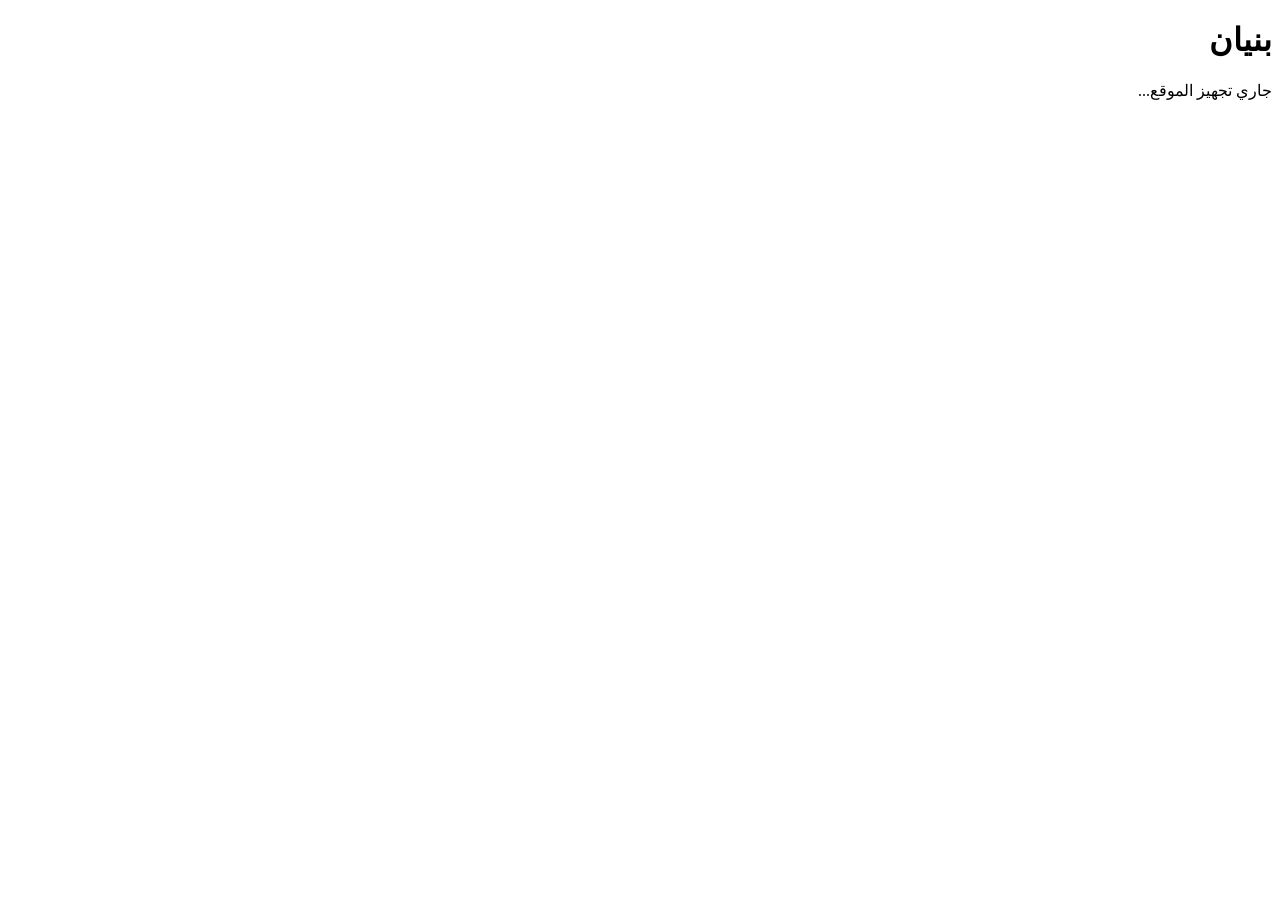
==== index.html @ 2f1a6036 "Initialize Bunyan website" ====
<!DOCTYPE html>
<html lang="ar" dir="rtl">
<head>
  <meta charset="UTF-8">
  <meta name="viewport" content="width=device-width, initial-scale=1.0">
  <title>بنيان — تاريخ مصر... كما يجب أن يُروى</title>
</head>
<body>
  <h1>بنيان</h1>
  <p>جاري تجهيز الموقع...</p>
</body>
</html>
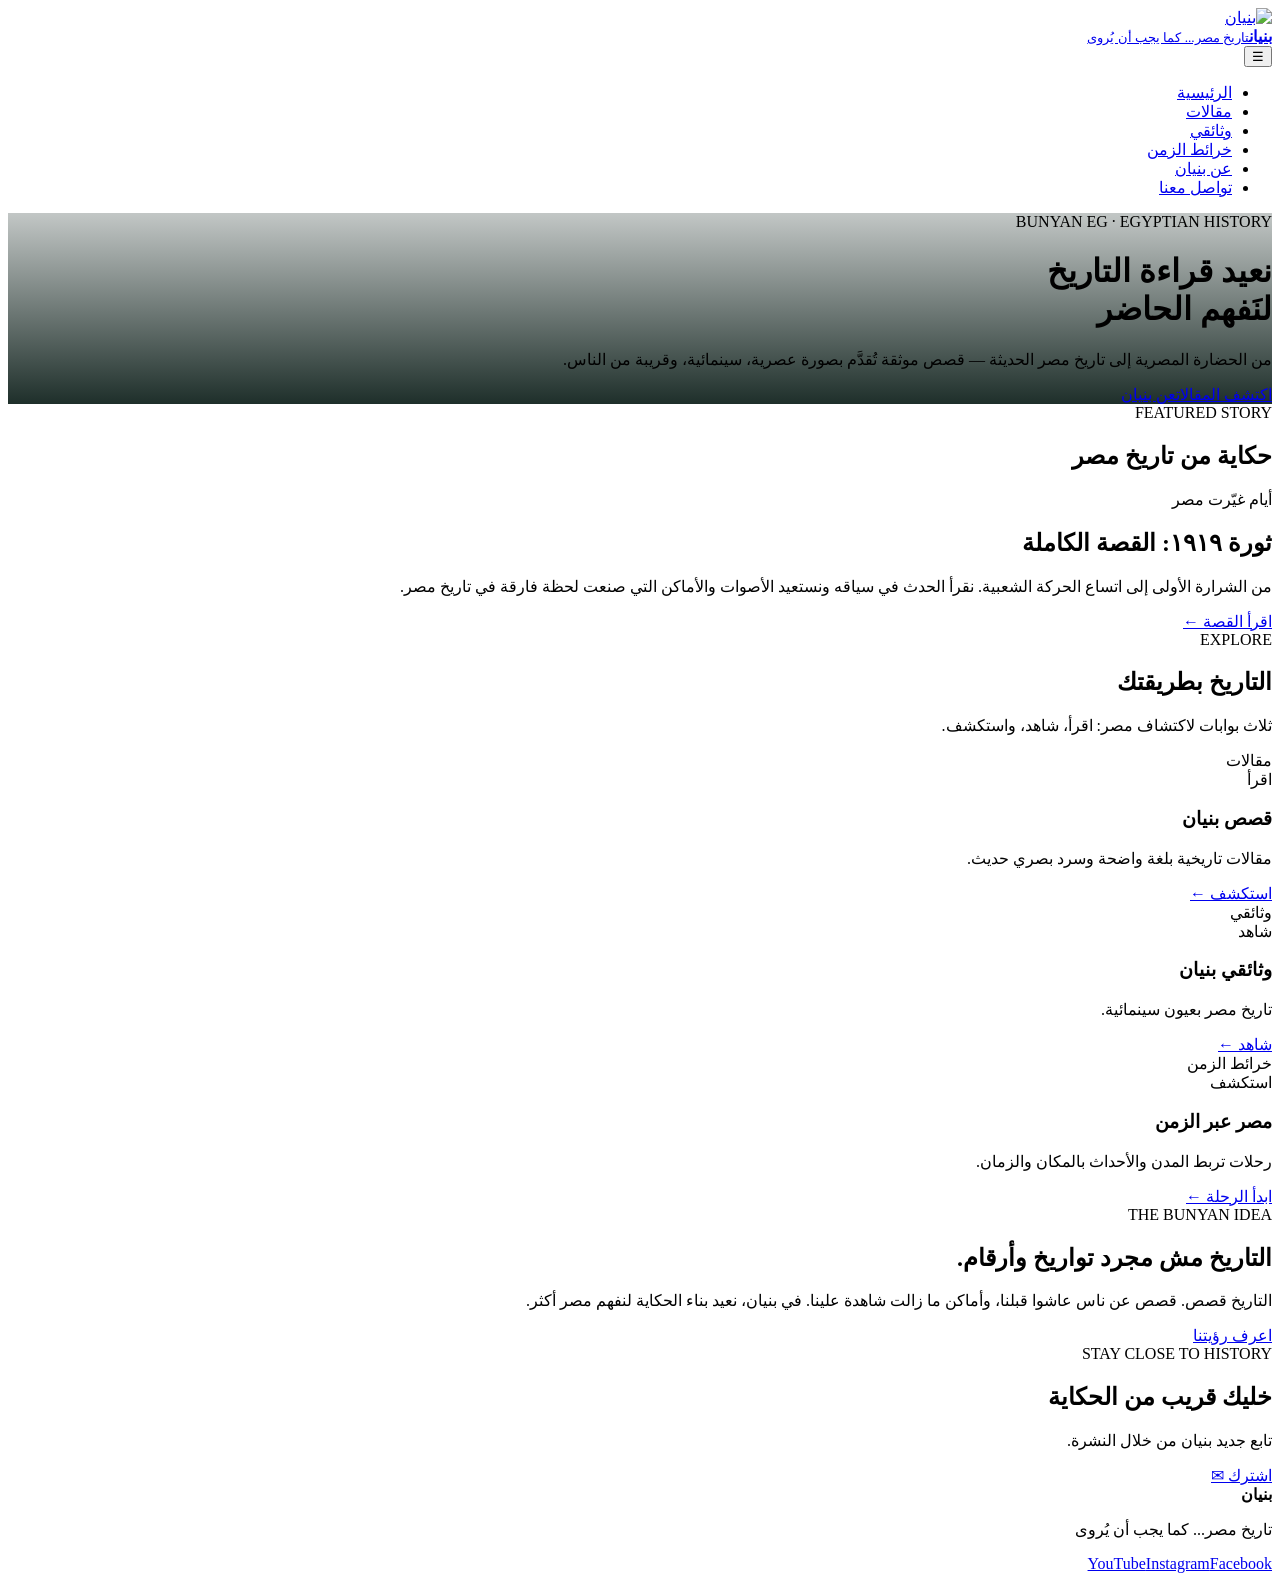
==== commit 506c5601: "Launch Bunyan EG homepage" ====
--- a/index.html
+++ b/index.html
@@ -1,12 +1 @@
-<!DOCTYPE html>
-<html lang="ar" dir="rtl">
-<head>
-  <meta charset="UTF-8">
-  <meta name="viewport" content="width=device-width, initial-scale=1.0">
-  <title>بنيان — تاريخ مصر... كما يجب أن يُروى</title>
-</head>
-<body>
-  <h1>بنيان</h1>
-  <p>جاري تجهيز الموقع...</p>
-</body>
-</html>+<!doctype html><html lang="ar" dir="rtl"><head><meta charset="utf-8"><meta name="viewport" content="width=device-width,initial-scale=1"><meta name="description" content="بنيان — تاريخ مصر كما يجب أن يُروى"><meta name="theme-color" content="#1A3A2F"><title>بنيان EG — تاريخ مصر كما يجب أن يُروى</title><link rel="icon" href="images/logo.svg"><link rel="preconnect" href="https://fonts.googleapis.com"><link rel="preconnect" href="https://fonts.gstatic.com" crossorigin><link href="https://fonts.googleapis.com/css2?family=Amiri:wght@400;700&family=Cairo:wght@400;600;700&display=swap" rel="stylesheet"><link rel="stylesheet" href="style.css"></head><body><nav class="navbar"><div class="nav-container"><a class="nav-logo" href="index.html"><img src="images/logo.svg" alt="بنيان"><div><b>بنيان</b><small>تاريخ مصر... كما يجب أن يُروى</small></div></a><button class="nav-toggle" aria-label="القائمة">☰</button><ul class="nav-links"><li><a class="active" href="index.html">الرئيسية</a></li><li><a href="articles.html">مقالات</a></li><li><a href="documentary.html">وثائقي</a></li><li><a href="maps.html">خرائط الزمن</a></li><li><a href="about.html">عن بنيان</a></li><li><a href="contact.html">تواصل معنا</a></li></ul></div></nav><header class="hero" style="background-image:linear-gradient(180deg,rgba(13,31,26,.25),rgba(13,31,26,.93)),url('images/balloons.jpg')"><div class="hero-content"><span class="eyebrow">BUNYAN EG · EGYPTIAN HISTORY</span><h1>نعيد قراءة التاريخ<br>لنَفهم الحاضر</h1><p>من الحضارة المصرية إلى تاريخ مصر الحديثة — قصص موثقة تُقدَّم بصورة عصرية، سينمائية، وقريبة من الناس.</p><div class="actions"><a class="btn" href="articles.html">اكتشف المقالات</a><a class="btn ghost" href="about.html">عن بنيان</a></div></div></header><main><section class="section"><div class="container"><div class="section-head"><span class="eyebrow">FEATURED STORY</span><h2>حكاية من تاريخ مصر</h2></div><div class="featured"><div class="featured-img" style="background-image:url('images/alexandria.jpg')"></div><div class="featured-copy"><span class="tag">أيام غيّرت مصر</span><h2>ثورة ١٩١٩: القصة الكاملة</h2><p>من الشرارة الأولى إلى اتساع الحركة الشعبية. نقرأ الحدث في سياقه ونستعيد الأصوات والأماكن التي صنعت لحظة فارقة في تاريخ مصر.</p><a class="text-link" href="article-1919.html">اقرأ القصة ←</a></div></div></div></section><section class="section ivory"><div class="container"><div class="section-head"><span class="eyebrow">EXPLORE</span><h2>التاريخ بطريقتك</h2><p>ثلاث بوابات لاكتشاف مصر: اقرأ، شاهد، واستكشف.</p></div><div class="grid3"><article class="card"><div class="card-img" style="background-image:url('images/balloons.jpg')"><span>مقالات</span></div><div class="card-body"><span class="tag">اقرأ</span><h3>قصص بنيان</h3><p>مقالات تاريخية بلغة واضحة وسرد بصري حديث.</p><a class="text-link" href="articles.html">استكشف ←</a></div></article><article class="card"><div class="card-img" style="background-image:url('images/alexandria.jpg')"><span>وثائقي</span></div><div class="card-body"><span class="tag">شاهد</span><h3>وثائقي بنيان</h3><p>تاريخ مصر بعيون سينمائية.</p><a class="text-link" href="documentary.html">شاهد ←</a></div></article><article class="card"><div class="card-img" style="background-image:url('images/balloons.jpg')"><span>خرائط الزمن</span></div><div class="card-body"><span class="tag">استكشف</span><h3>مصر عبر الزمن</h3><p>رحلات تربط المدن والأحداث بالمكان والزمان.</p><a class="text-link" href="maps.html">ابدأ الرحلة ←</a></div></article></div></div></section><section class="section"><div class="container"><div class="manifesto"><span class="eyebrow">THE BUNYAN IDEA</span><h2>التاريخ مش مجرد تواريخ وأرقام.</h2><p>التاريخ قصص. قصص عن ناس عاشوا قبلنا، وأماكن ما زالت شاهدة علينا. في بنيان، نعيد بناء الحكاية لنفهم مصر أكثر.</p><a class="btn" href="about.html">اعرف رؤيتنا</a></div></div></section><section class="section compact"><div class="container"><div class="newsletter"><div><span class="eyebrow">STAY CLOSE TO HISTORY</span><h2>خليك قريب من الحكاية</h2><p>تابع جديد بنيان من خلال النشرة.</p></div><a class="btn" target="_blank" rel="noopener" href="https://gohodhod.com/@bunyan">اشترك ✉</a></div></div></section></main><footer class="footer"><div class="container footer-row"><div><b>بنيان</b><p>تاريخ مصر... كما يجب أن يُروى</p></div><div class="social"><a href="https://www.youtube.com/@bunyan_eg" target="_blank">YouTube</a><a href="https://www.instagram.com/bunyan.eg/" target="_blank">Instagram</a><a href="https://www.facebook.com/bunyan.eg" target="_blank">Facebook</a></div></div></footer><script src="main.js"></script></body></html>
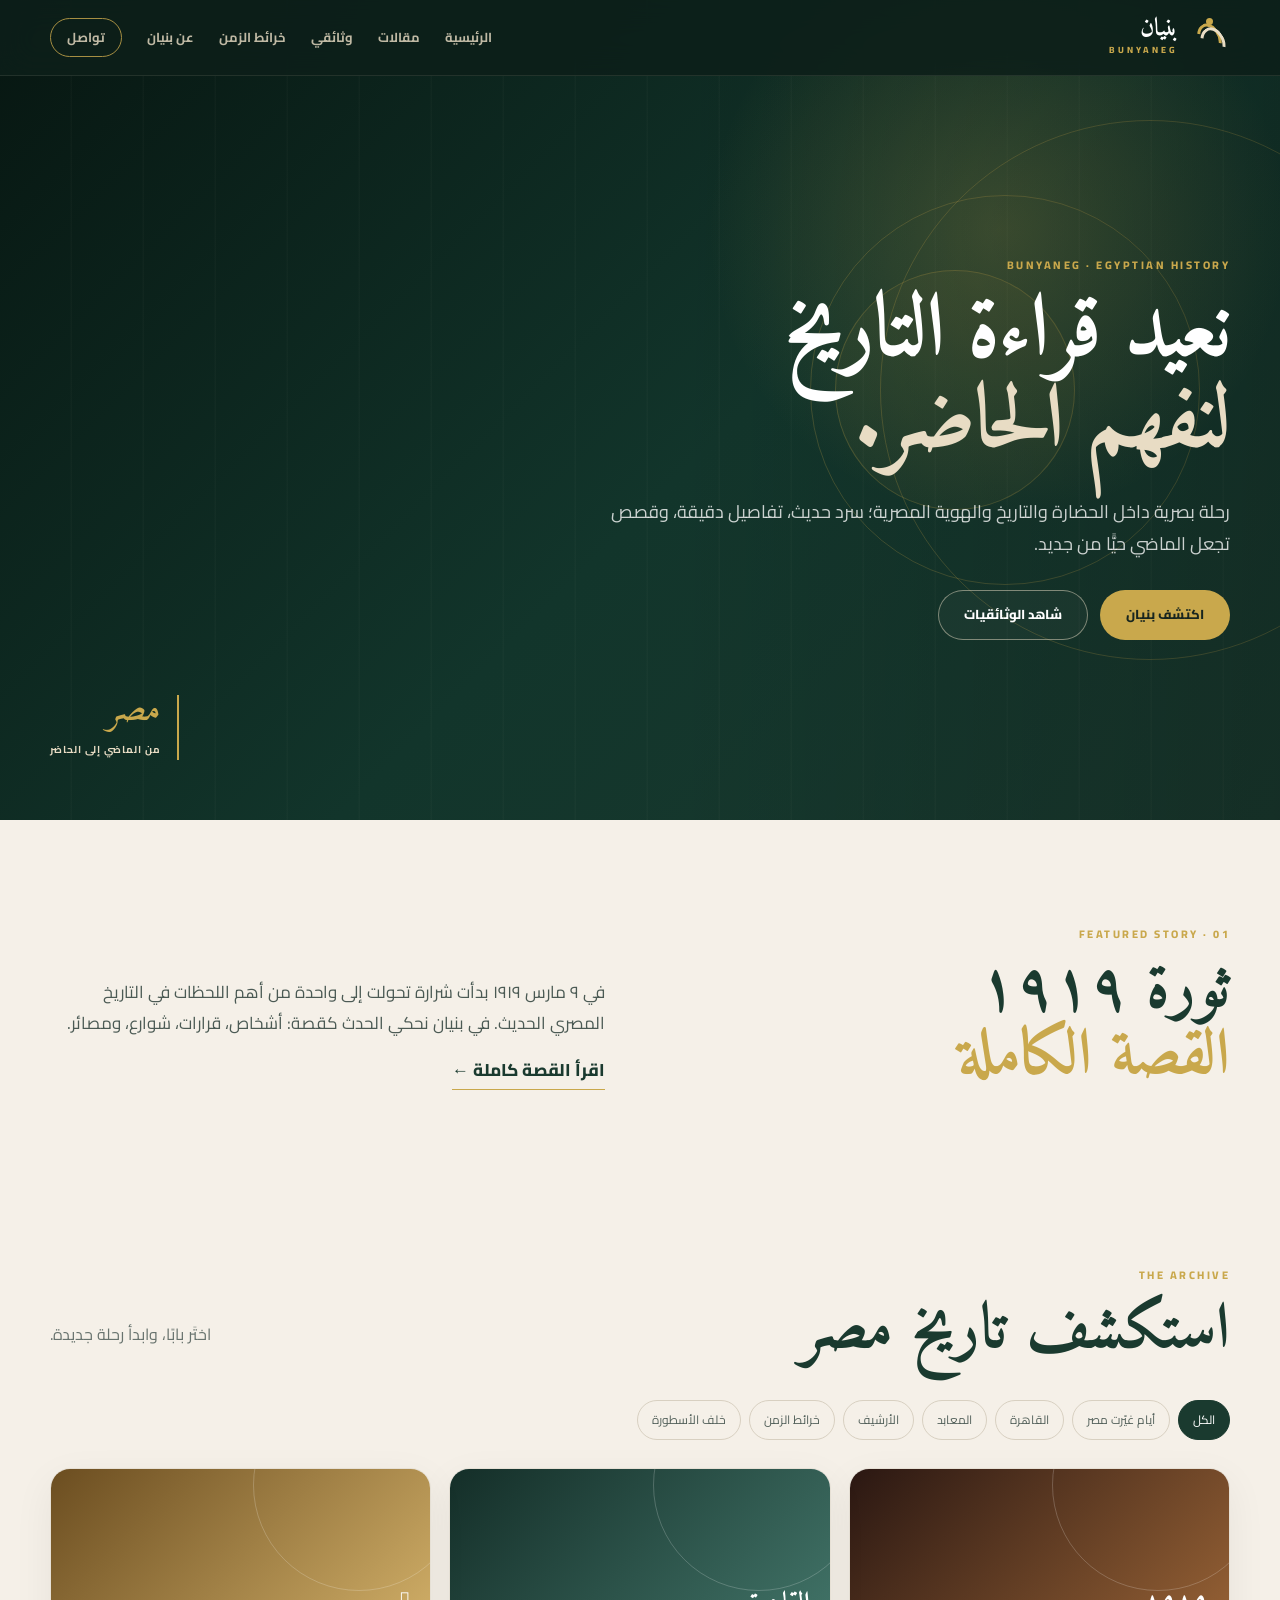
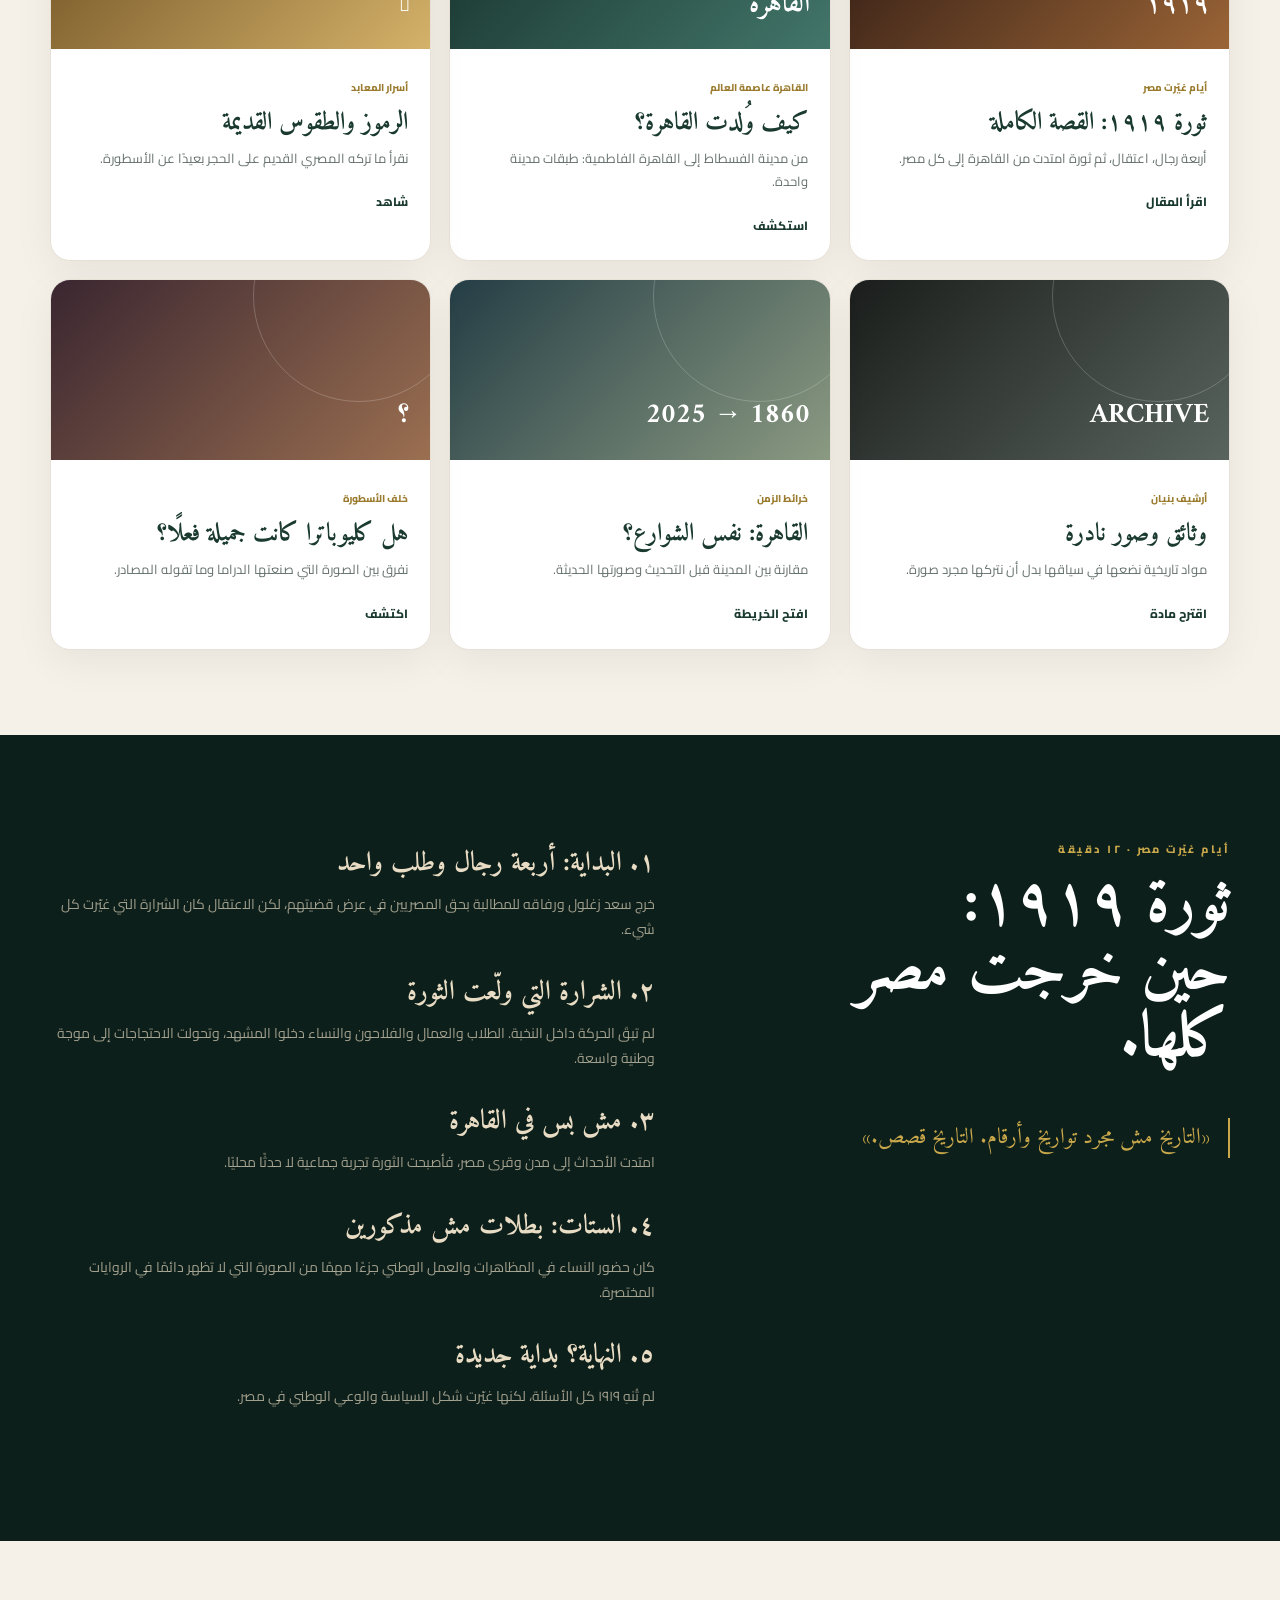
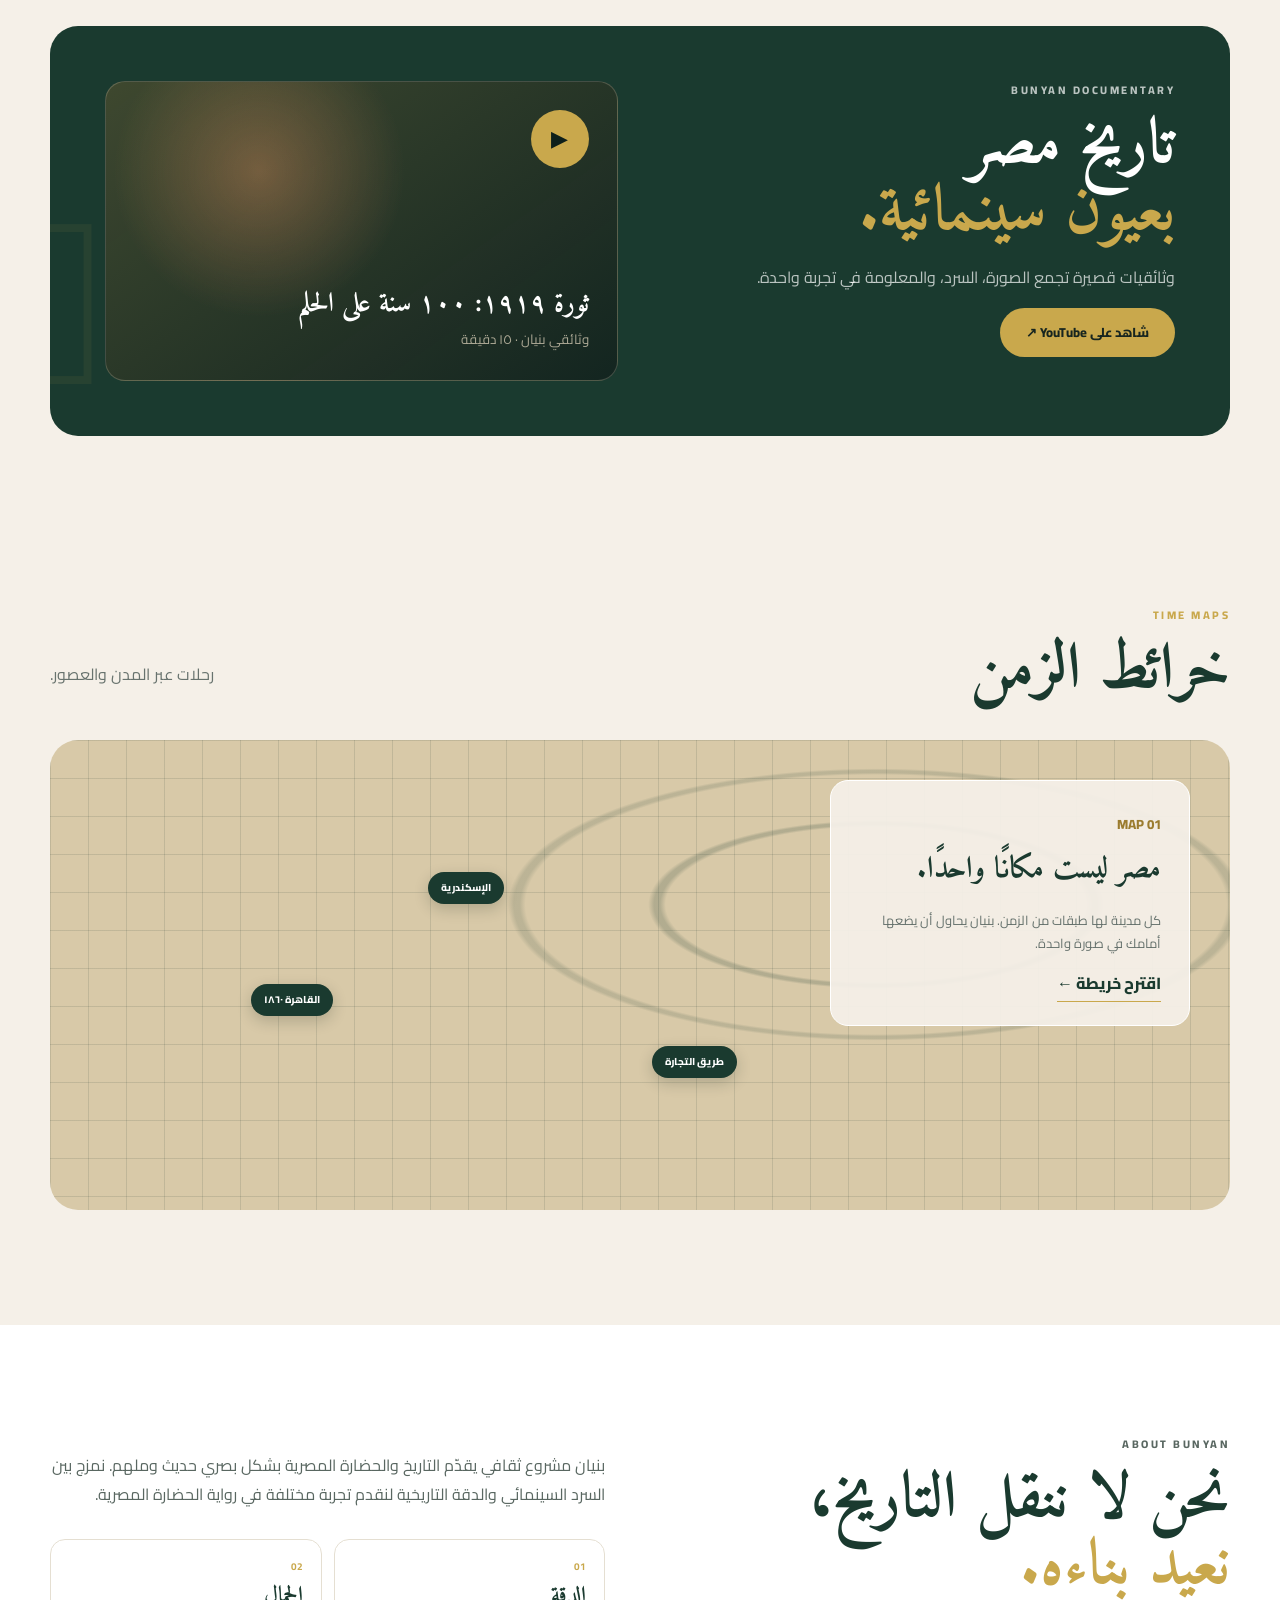
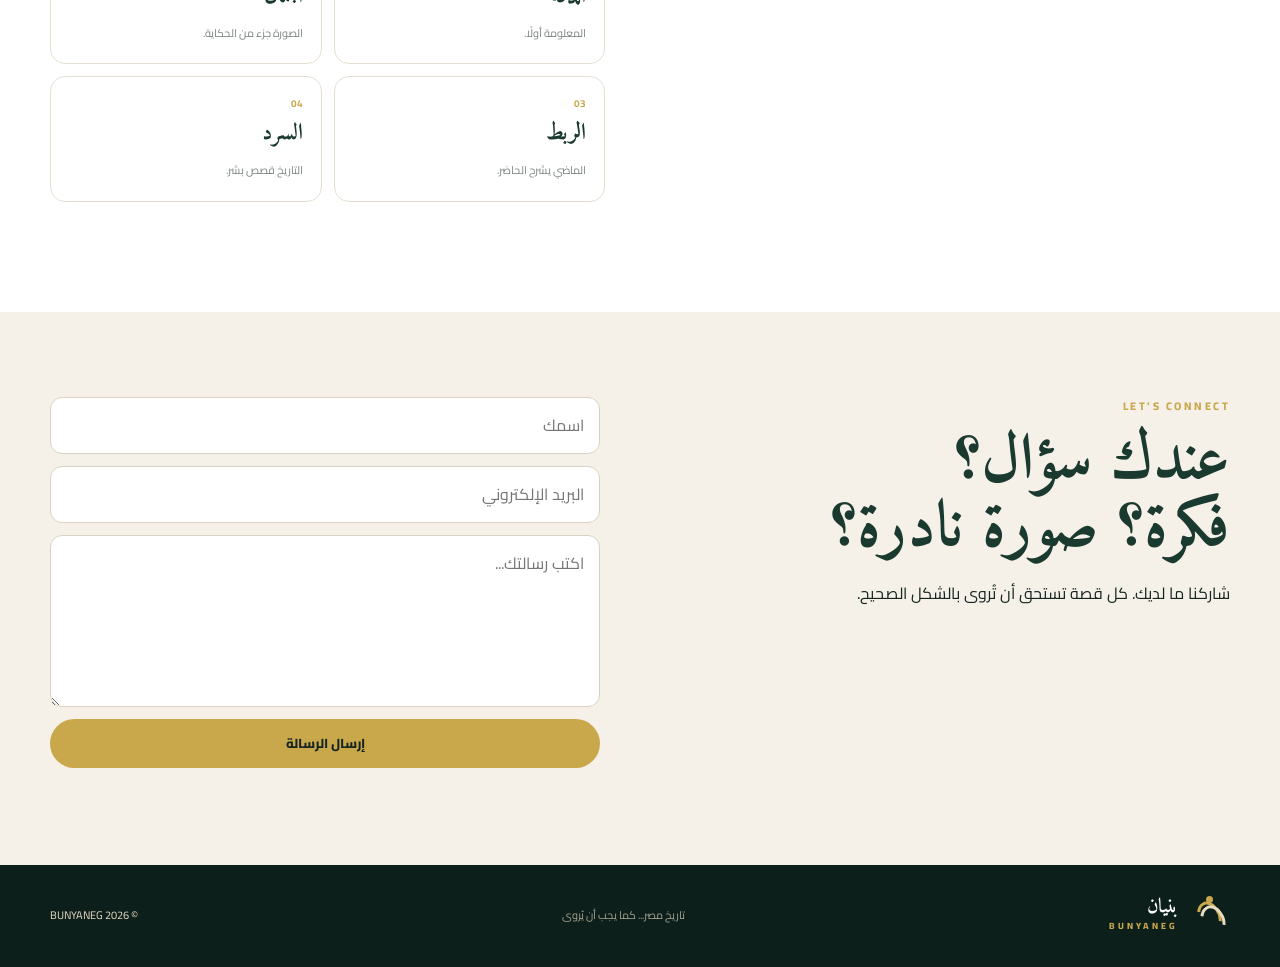
==== commit 770ce5ff: "Build Bunyaneg visual history website" ====
--- a/index.html
+++ b/index.html
@@ -1 +1,32 @@
-<!doctype html><html lang="ar" dir="rtl"><head><meta charset="utf-8"><meta name="viewport" content="width=device-width,initial-scale=1"><meta name="description" content="بنيان — تاريخ مصر كما يجب أن يُروى"><meta name="theme-color" content="#1A3A2F"><title>بنيان EG — تاريخ مصر كما يجب أن يُروى</title><link rel="icon" href="images/logo.svg"><link rel="preconnect" href="https://fonts.googleapis.com"><link rel="preconnect" href="https://fonts.gstatic.com" crossorigin><link href="https://fonts.googleapis.com/css2?family=Amiri:wght@400;700&family=Cairo:wght@400;600;700&display=swap" rel="stylesheet"><link rel="stylesheet" href="style.css"></head><body><nav class="navbar"><div class="nav-container"><a class="nav-logo" href="index.html"><img src="images/logo.svg" alt="بنيان"><div><b>بنيان</b><small>تاريخ مصر... كما يجب أن يُروى</small></div></a><button class="nav-toggle" aria-label="القائمة">☰</button><ul class="nav-links"><li><a class="active" href="index.html">الرئيسية</a></li><li><a href="articles.html">مقالات</a></li><li><a href="documentary.html">وثائقي</a></li><li><a href="maps.html">خرائط الزمن</a></li><li><a href="about.html">عن بنيان</a></li><li><a href="contact.html">تواصل معنا</a></li></ul></div></nav><header class="hero" style="background-image:linear-gradient(180deg,rgba(13,31,26,.25),rgba(13,31,26,.93)),url('images/balloons.jpg')"><div class="hero-content"><span class="eyebrow">BUNYAN EG · EGYPTIAN HISTORY</span><h1>نعيد قراءة التاريخ<br>لنَفهم الحاضر</h1><p>من الحضارة المصرية إلى تاريخ مصر الحديثة — قصص موثقة تُقدَّم بصورة عصرية، سينمائية، وقريبة من الناس.</p><div class="actions"><a class="btn" href="articles.html">اكتشف المقالات</a><a class="btn ghost" href="about.html">عن بنيان</a></div></div></header><main><section class="section"><div class="container"><div class="section-head"><span class="eyebrow">FEATURED STORY</span><h2>حكاية من تاريخ مصر</h2></div><div class="featured"><div class="featured-img" style="background-image:url('images/alexandria.jpg')"></div><div class="featured-copy"><span class="tag">أيام غيّرت مصر</span><h2>ثورة ١٩١٩: القصة الكاملة</h2><p>من الشرارة الأولى إلى اتساع الحركة الشعبية. نقرأ الحدث في سياقه ونستعيد الأصوات والأماكن التي صنعت لحظة فارقة في تاريخ مصر.</p><a class="text-link" href="article-1919.html">اقرأ القصة ←</a></div></div></div></section><section class="section ivory"><div class="container"><div class="section-head"><span class="eyebrow">EXPLORE</span><h2>التاريخ بطريقتك</h2><p>ثلاث بوابات لاكتشاف مصر: اقرأ، شاهد، واستكشف.</p></div><div class="grid3"><article class="card"><div class="card-img" style="background-image:url('images/balloons.jpg')"><span>مقالات</span></div><div class="card-body"><span class="tag">اقرأ</span><h3>قصص بنيان</h3><p>مقالات تاريخية بلغة واضحة وسرد بصري حديث.</p><a class="text-link" href="articles.html">استكشف ←</a></div></article><article class="card"><div class="card-img" style="background-image:url('images/alexandria.jpg')"><span>وثائقي</span></div><div class="card-body"><span class="tag">شاهد</span><h3>وثائقي بنيان</h3><p>تاريخ مصر بعيون سينمائية.</p><a class="text-link" href="documentary.html">شاهد ←</a></div></article><article class="card"><div class="card-img" style="background-image:url('images/balloons.jpg')"><span>خرائط الزمن</span></div><div class="card-body"><span class="tag">استكشف</span><h3>مصر عبر الزمن</h3><p>رحلات تربط المدن والأحداث بالمكان والزمان.</p><a class="text-link" href="maps.html">ابدأ الرحلة ←</a></div></article></div></div></section><section class="section"><div class="container"><div class="manifesto"><span class="eyebrow">THE BUNYAN IDEA</span><h2>التاريخ مش مجرد تواريخ وأرقام.</h2><p>التاريخ قصص. قصص عن ناس عاشوا قبلنا، وأماكن ما زالت شاهدة علينا. في بنيان، نعيد بناء الحكاية لنفهم مصر أكثر.</p><a class="btn" href="about.html">اعرف رؤيتنا</a></div></div></section><section class="section compact"><div class="container"><div class="newsletter"><div><span class="eyebrow">STAY CLOSE TO HISTORY</span><h2>خليك قريب من الحكاية</h2><p>تابع جديد بنيان من خلال النشرة.</p></div><a class="btn" target="_blank" rel="noopener" href="https://gohodhod.com/@bunyan">اشترك ✉</a></div></div></section></main><footer class="footer"><div class="container footer-row"><div><b>بنيان</b><p>تاريخ مصر... كما يجب أن يُروى</p></div><div class="social"><a href="https://www.youtube.com/@bunyan_eg" target="_blank">YouTube</a><a href="https://www.instagram.com/bunyan.eg/" target="_blank">Instagram</a><a href="https://www.facebook.com/bunyan.eg" target="_blank">Facebook</a></div></div></footer><script src="main.js"></script></body></html>
+<!doctype html>
+<html lang="ar" dir="rtl">
+<head>
+<meta charset="utf-8"><meta name="viewport" content="width=device-width,initial-scale=1">
+<meta name="theme-color" content="#0D1F1A"><meta name="description" content="BUNYANEG — تاريخ مصر كما يجب أن يُروى">
+<title>BUNYANEG — بنيان | تاريخ مصر كما يجب أن يُروى</title>
+<link rel="icon" href="data:image/svg+xml,%3Csvg xmlns='http://www.w3.org/2000/svg' viewBox='0 0 100 100'%3E%3Crect width='100' height='100' rx='20' fill='%231A3A2F'/%3E%3Cpath d='M18 78Q48 60 43 25' fill='none' stroke='%23C9A84C' stroke-width='7'/%3E%3Cpath d='M27 82Q58 62 51 29' fill='none' stroke='%23E8DCC4' stroke-width='4'/%3E%3Ccircle cx='43' cy='20' r='7' fill='%23C9A84C'/%3E%3C/svg%3E">
+<link rel="preconnect" href="https://fonts.googleapis.com"><link rel="preconnect" href="https://fonts.gstatic.com" crossorigin><link href="https://fonts.googleapis.com/css2?family=Amiri:wght@400;700&family=Cairo:wght@400;600;700;800&display=swap" rel="stylesheet">
+<link rel="stylesheet" href="css/style.css">
+</head>
+<body>
+<header class="nav"><a class="brand" href="#home"><span class="mark"><i></i><b></b><em></em></span><span><strong>بنيان</strong><small>BUNYANEG</small></span></a><button class="menu" aria-label="فتح القائمة">☰</button><nav><a href="#home">الرئيسية</a><a href="#articles">مقالات</a><a href="#documentary">وثائقي</a><a href="#maps">خرائط الزمن</a><a href="#about">عن بنيان</a><a class="nav-cta" href="#contact">تواصل</a></nav></header>
+<main id="home">
+<section class="hero"><div class="hero-bg"><span></span><span></span><span></span></div><div class="hero-copy"><p class="eyebrow">BUNYANEG · EGYPTIAN HISTORY</p><h1>نعيد قراءة التاريخ<br><mark>لنفهم الحاضر.</mark></h1><p class="lead">رحلة بصرية داخل الحضارة والتاريخ والهوية المصرية؛ سرد حديث، تفاصيل دقيقة، وقصص تجعل الماضي حيًّا من جديد.</p><div class="actions"><a class="btn gold" href="#articles">اكتشف بنيان</a><a class="btn ghost" href="#documentary">شاهد الوثائقيات</a></div></div><div class="hero-stamp">مصر<br><small>من الماضي إلى الحاضر</small></div></section>
+<section class="intro wrap"><div><p class="eyebrow">FEATURED STORY · 01</p><h2>ثورة ١٩١٩<br><span>القصة الكاملة</span></h2></div><div><p>في ٩ مارس ١٩١٩ بدأت شرارة تحولت إلى واحدة من أهم اللحظات في التاريخ المصري الحديث. في بنيان نحكي الحدث كقصة: أشخاص، قرارات، شوارع، ومصائر.</p><a class="text-link" href="#article">اقرأ القصة كاملة ←</a></div></section>
+<section id="articles" class="section wrap"><div class="section-head"><div><p class="eyebrow">THE ARCHIVE</p><h2>استكشف تاريخ مصر</h2></div><p>اختَر بابًا، وابدأ رحلة جديدة.</p></div><div class="filters"><button class="active" data-filter="all">الكل</button><button data-filter="days">أيام غيّرت مصر</button><button data-filter="cairo">القاهرة</button><button data-filter="temples">المعابد</button><button data-filter="archive">الأرشيف</button><button data-filter="maps">خرائط الزمن</button><button data-filter="myths">خلف الأسطورة</button></div><div class="grid cards">
+<article class="card" data-cat="days"><div class="visual v1"><b>١٩١٩</b></div><div><span>أيام غيّرت مصر</span><h3>ثورة ١٩١٩: القصة الكاملة</h3><p>أربعة رجال، اعتقال، ثم ثورة امتدت من القاهرة إلى كل مصر.</p><a href="#article">اقرأ المقال</a></div></article>
+<article class="card" data-cat="cairo"><div class="visual v2"><b>القاهرة</b></div><div><span>القاهرة عاصمة العالم</span><h3>كيف وُلدت القاهرة؟</h3><p>من مدينة الفسطاط إلى القاهرة الفاطمية: طبقات مدينة واحدة.</p><a href="#maps">استكشف</a></div></article>
+<article class="card" data-cat="temples"><div class="visual v3"><b>𓂀</b></div><div><span>أسرار المعابد</span><h3>الرموز والطقوس القديمة</h3><p>نقرأ ما تركه المصري القديم على الحجر بعيدًا عن الأسطورة.</p><a href="#documentary">شاهد</a></div></article>
+<article class="card" data-cat="archive"><div class="visual v4"><b>ARCHIVE</b></div><div><span>أرشيف بنيان</span><h3>وثائق وصور نادرة</h3><p>مواد تاريخية نضعها في سياقها بدل أن نتركها مجرد صورة.</p><a href="#contact">اقترح مادة</a></div></article>
+<article class="card" data-cat="maps"><div class="visual v5"><b>1860 → 2025</b></div><div><span>خرائط الزمن</span><h3>القاهرة: نفس الشوارع؟</h3><p>مقارنة بين المدينة قبل التحديث وصورتها الحديثة.</p><a href="#maps">افتح الخريطة</a></div></article>
+<article class="card" data-cat="myths"><div class="visual v6"><b>؟</b></div><div><span>خلف الأسطورة</span><h3>هل كليوباترا كانت جميلة فعلًا؟</h3><p>نفرق بين الصورة التي صنعتها الدراما وما تقوله المصادر.</p><a href="#article">اكتشف</a></div></article>
+</div></section>
+<section id="article" class="story"><div class="wrap story-grid"><div><p class="eyebrow">أيام غيّرت مصر · ١٢ دقيقة</p><h2>ثورة ١٩١٩:<br>حين خرجت مصر كلها.</h2><p class="quote">«التاريخ مش مجرد تواريخ وأرقام. التاريخ قصص.»</p></div><div class="story-text"><h3>١. البداية: أربعة رجال وطلب واحد</h3><p>خرج سعد زغلول ورفاقه للمطالبة بحق المصريين في عرض قضيتهم، لكن الاعتقال كان الشرارة التي غيّرت كل شيء.</p><h3>٢. الشرارة التي ولّعت الثورة</h3><p>لم تبقَ الحركة داخل النخبة. الطلاب والعمال والفلاحون والنساء دخلوا المشهد، وتحولت الاحتجاجات إلى موجة وطنية واسعة.</p><h3>٣. مش بس في القاهرة</h3><p>امتدت الأحداث إلى مدن وقرى مصر، فأصبحت الثورة تجربة جماعية لا حدثًا محليًا.</p><h3>٤. الستات: بطلات مش مذكورين</h3><p>كان حضور النساء في المظاهرات والعمل الوطني جزءًا مهمًا من الصورة التي لا تظهر دائمًا في الروايات المختصرة.</p><h3>٥. النهاية؟ بداية جديدة</h3><p>لم تُنهِ ١٩١٩ كل الأسئلة، لكنها غيّرت شكل السياسة والوعي الوطني في مصر.</p></div></div></section>
+<section id="documentary" class="section wrap"><div class="cinema"><div><p class="eyebrow">BUNYAN DOCUMENTARY</p><h2>تاريخ مصر<br><span>بعيون سينمائية.</span></h2><p>وثائقيات قصيرة تجمع الصورة، السرد، والمعلومة في تجربة واحدة.</p><a class="btn gold" href="https://www.youtube.com/@bunyan_eg" target="_blank" rel="noopener">شاهد على YouTube ↗</a></div><div class="reel"><span>▶</span><strong>ثورة ١٩١٩: ١٠٠ سنة على الحلم</strong><small>وثائقي بنيان · ١٥ دقيقة</small></div></div></section>
+<section id="maps" class="section maps wrap"><div class="section-head"><div><p class="eyebrow">TIME MAPS</p><h2>خرائط الزمن</h2></div><p>رحلات عبر المدن والعصور.</p></div><div class="map-board"><div class="map-lines"></div><div class="pin p1">القاهرة ١٨٦٠</div><div class="pin p2">الإسكندرية</div><div class="pin p3">طريق التجارة</div><div class="map-copy"><small>MAP 01</small><h3>مصر ليست مكانًا واحدًا.</h3><p>كل مدينة لها طبقات من الزمن. بنيان يحاول أن يضعها أمامك في صورة واحدة.</p><a class="text-link" href="#contact">اقترح خريطة ←</a></div></div></section>
+<section id="about" class="about"><div class="wrap about-grid"><div><p class="eyebrow">ABOUT BUNYAN</p><h2>نحن لا ننقل التاريخ،<br><span>نعيد بناءه.</span></h2></div><div><p>بنيان مشروع ثقافي يقدّم التاريخ والحضارة المصرية بشكل بصري حديث وملهم. نمزج بين السرد السينمائي والدقة التاريخية لنقدم تجربة مختلفة في رواية الحضارة المصرية.</p><div class="values"><div><b>01</b><strong>الدقة</strong><span>المعلومة أولًا.</span></div><div><b>02</b><strong>الجمال</strong><span>الصورة جزء من الحكاية.</span></div><div><b>03</b><strong>الربط</strong><span>الماضي يشرح الحاضر.</span></div><div><b>04</b><strong>السرد</strong><span>التاريخ قصص بشر.</span></div></div></div></div></section>
+<section id="contact" class="section wrap contact"><div><p class="eyebrow">LET'S CONNECT</p><h2>عندك سؤال؟<br>فكرة؟ صورة نادرة؟</h2><p>شاركنا ما لديك. كل قصة تستحق أن تُروى بالشكل الصحيح.</p></div><form onsubmit="return sendMail(event)"><input id="name" required placeholder="اسمك"><input id="email" type="email" required placeholder="البريد الإلكتروني"><textarea id="message" required rows="5" placeholder="اكتب رسالتك..."></textarea><button class="btn gold" type="submit">إرسال الرسالة</button><small id="formNote"></small></form></section>
+</main>
+<footer><div class="wrap foot"><div class="brand"><span class="mark"><i></i><b></b><em></em></span><span><strong>بنيان</strong><small>BUNYANEG</small></span></div><p>تاريخ مصر... كما يجب أن يُروى</p><span>© 2026 BUNYANEG</span></div></footer>
+<script src="js/main.js"></script>
+</body></html>
--- a/css/style.css
+++ b/css/style.css
@@ -0,0 +1 @@
+:root{--g:#1A3A2F;--dg:#0D1F1A;--gold:#C9A84C;--cream:#E8DCC4;--paper:#F5F0E8;--white:#fff;--ink:#14241f;--line:rgba(201,168,76,.28);--max:1180px}*{box-sizing:border-box}html{scroll-behavior:smooth}body{margin:0;background:var(--paper);color:var(--ink);font-family:Cairo,Arial,sans-serif;line-height:1.8}a{text-decoration:none;color:inherit}button,input,textarea{font:inherit}.wrap{width:min(var(--max),calc(100% - 40px));margin:auto}.nav{position:fixed;top:0;left:0;right:0;height:76px;z-index:20;display:flex;align-items:center;justify-content:space-between;padding:0 max(20px,calc((100vw - var(--max))/2));background:rgba(13,31,26,.88);backdrop-filter:blur(16px);border-bottom:1px solid rgba(232,220,196,.1);color:var(--cream)}.brand{display:flex;align-items:center;gap:10px}.brand strong{display:block;font-family:Amiri,serif;font-size:25px;line-height:1;color:#fff}.brand small{display:block;color:var(--gold);font-size:9px;letter-spacing:3px;font-weight:800}.mark{width:42px;height:42px;display:block;position:relative}.mark i,.mark b{position:absolute;display:block;border:3px solid var(--gold);border-left-color:transparent;border-bottom-color:transparent;border-radius:60% 45% 60% 45%;transform:rotate(-36deg)}.mark i{inset:6px 9px 5px 10px}.mark b{inset:10px 5px 1px 13px;border-color:var(--cream);border-left-color:transparent;border-bottom-color:transparent}.mark em{position:absolute;width:7px;height:7px;background:var(--gold);border-radius:50%;top:1px;left:18px}.nav nav{display:flex;align-items:center;gap:25px;font-size:13px;font-weight:700}.nav nav a{opacity:.82;transition:.2s}.nav nav a:hover{opacity:1;color:#fff}.nav-cta{border:1px solid var(--gold);padding:7px 16px;border-radius:999px;color:var(--cream)!important}.menu{display:none;background:none;border:0;color:#fff;font-size:25px}.hero{min-height:820px;padding-top:76px;background:radial-gradient(circle at 78% 28%,rgba(201,168,76,.25),transparent 25%),linear-gradient(135deg,#071611 0%,#12352b 55%,#1a3a2f 100%);position:relative;overflow:hidden;color:#fff;display:flex;align-items:center}.hero:after{content:"";position:absolute;inset:0;background:linear-gradient(90deg,transparent 0 52%,rgba(0,0,0,.2)),repeating-linear-gradient(90deg,transparent 0 70px,rgba(232,220,196,.025) 71px 72px);pointer-events:none}.hero-bg span{position:absolute;border:1px solid rgba(201,168,76,.25);border-radius:50%;filter:blur(.2px)}.hero-bg span:nth-child(1){width:540px;height:540px;right:-140px;top:120px}.hero-bg span:nth-child(2){width:390px;height:390px;right:80px;top:195px}.hero-bg span:nth-child(3){width:240px;height:240px;right:205px;top:270px;background:rgba(201,168,76,.06)}.hero-copy{width:min(760px,calc(100% - 40px));margin-right:max(20px,calc((100vw - var(--max))/2));position:relative;z-index:2}.eyebrow{color:var(--gold);font-size:11px;font-weight:800;letter-spacing:2.5px;margin:0 0 12px}.hero h1{font-family:Amiri,serif;font-size:clamp(54px,7vw,100px);line-height:1.02;margin:0 0 25px;letter-spacing:-2px}.hero h1 mark{background:none;color:var(--cream)}.lead{font-size:18px;max-width:650px;color:rgba(255,255,255,.78)}.actions{display:flex;gap:12px;margin-top:30px;flex-wrap:wrap}.btn{display:inline-flex;align-items:center;justify-content:center;border-radius:999px;padding:12px 25px;border:1px solid transparent;font-weight:800;font-size:13px;cursor:pointer}.gold{background:var(--gold);color:#17251f}.ghost{border-color:rgba(232,220,196,.5);color:#fff;background:rgba(255,255,255,.03)}.hero-stamp{position:absolute;left:max(25px,calc((100vw - var(--max))/2));bottom:60px;color:var(--gold);font-family:Amiri,serif;font-size:38px;line-height:.85;border-right:2px solid var(--gold);padding-right:16px;z-index:2}.hero-stamp small{font:700 10px Cairo;color:var(--cream);letter-spacing:1px}.intro{display:grid;grid-template-columns:1fr 1fr;gap:70px;padding:105px 0 90px}.intro h2,.section h2,.about h2,.contact h2,.cinema h2{font-family:Amiri,serif;font-size:clamp(42px,5vw,70px);line-height:1.05;color:var(--g);margin:0}.intro h2 span,.cinema h2 span,.about h2 span{color:var(--gold)}.intro>div:last-child{padding-top:35px;font-size:17px;color:#4b5a54}.text-link{font-weight:800;color:var(--g);border-bottom:1px solid var(--gold);padding-bottom:3px}.section{padding:85px 0}.section-head{display:flex;justify-content:space-between;align-items:end;margin-bottom:35px;gap:30px}.section-head>p{max-width:330px;color:#68736e}.filters{display:flex;gap:8px;flex-wrap:wrap;margin-bottom:28px}.filters button{background:transparent;border:1px solid #d8d0c1;color:#52605a;padding:8px 14px;border-radius:999px;cursor:pointer;font-size:12px}.filters button.active,.filters button:hover{background:var(--g);border-color:var(--g);color:#fff}.grid{display:grid;grid-template-columns:repeat(3,1fr);gap:18px}.card{background:#fff;border:1px solid #e6e0d5;border-radius:20px;overflow:hidden;box-shadow:0 12px 40px rgba(13,31,26,.06);transition:.25s}.card:hover{transform:translateY(-6px);box-shadow:0 20px 50px rgba(13,31,26,.12)}.card .visual{height:180px;display:flex;align-items:flex-end;padding:20px;color:#fff;position:relative;overflow:hidden}.visual:before{content:"";position:absolute;width:210px;height:210px;border:1px solid rgba(255,255,255,.2);border-radius:50%;right:-35px;top:-90px}.visual b{font:700 28px Amiri,serif;position:relative;z-index:1}.v1{background:linear-gradient(135deg,#2a1712,#9a6436)}.v2{background:linear-gradient(135deg,#142e28,#43766a)}.v3{background:linear-gradient(135deg,#6b4d20,#d4b26a)}.v4{background:linear-gradient(135deg,#1a1d1b,#59645e)}.v5{background:linear-gradient(135deg,#243d45,#8b9a82)}.v6{background:linear-gradient(135deg,#3a2630,#9b6f51)}.card>div:last-child{padding:22px}.card span{color:#9b7c2f;font-size:10px;font-weight:800}.card h3{font:700 25px Amiri,serif;line-height:1.25;color:var(--g);margin:8px 0}.card p{font-size:13px;color:#65716c;margin:0 0 16px}.card a{font-size:12px;font-weight:800;color:var(--g)}.story{background:var(--dg);color:var(--cream);padding:105px 0}.story-grid{display:grid;grid-template-columns:.9fr 1.1fr;gap:80px}.story h2{font:700 clamp(45px,5vw,72px) Amiri,serif;line-height:1.05;color:#fff;margin:0}.quote{border-right:2px solid var(--gold);padding-right:18px;color:var(--gold);font-family:Amiri,serif;font-size:22px;margin-top:45px}.story-text h3{font:700 27px Amiri,serif;color:var(--cream);margin:0 0 5px}.story-text p{color:rgba(232,220,196,.68);font-size:14px;margin:0 0 27px}.cinema{background:var(--g);border-radius:28px;padding:55px;color:#fff;display:grid;grid-template-columns:1fr 1fr;gap:45px;overflow:hidden;position:relative}.cinema:after{content:"𓂀";position:absolute;font:300 240px Amiri;left:-30px;bottom:-100px;color:rgba(201,168,76,.08)}.cinema h2{color:#fff}.cinema p{color:rgba(255,255,255,.7);max-width:500px}.reel{min-height:300px;border:1px solid rgba(232,220,196,.22);border-radius:20px;background:linear-gradient(145deg,rgba(201,168,76,.22),rgba(0,0,0,.18)),radial-gradient(circle at 30% 30%,#6b5540,transparent 35%),#172d27;display:flex;flex-direction:column;justify-content:flex-end;padding:28px;position:relative}.reel>span{position:absolute;top:28px;right:28px;width:58px;height:58px;border-radius:50%;display:grid;place-items:center;background:var(--gold);color:var(--dg);font-size:22px}.reel strong{font:700 27px Amiri,serif}.reel small{color:var(--cream);opacity:.7}.maps{padding-bottom:115px}.map-board{height:470px;background:#d8c9a8;position:relative;border-radius:28px;overflow:hidden;background-image:linear-gradient(rgba(20,45,38,.12) 1px,transparent 1px),linear-gradient(90deg,rgba(20,45,38,.12) 1px,transparent 1px);background-size:38px 38px}.map-lines{position:absolute;inset:0;background:radial-gradient(ellipse at 70% 35%,transparent 0 18%,rgba(26,58,47,.2) 18.5% 19%,transparent 19.5% 30%,rgba(26,58,47,.15) 30.5% 31%,transparent 31.5%)}.map-copy{position:absolute;right:40px;top:40px;width:min(360px,calc(100% - 80px));background:rgba(245,240,232,.94);padding:28px;border-radius:18px;border:1px solid #fff}.map-copy small{color:#9b7c2f;font-weight:800}.map-copy h3{font:700 30px Amiri,serif;color:var(--g);margin:5px 0}.map-copy p{font-size:13px;color:#65716c}.pin{position:absolute;background:var(--g);color:#fff;border-radius:999px;padding:7px 13px;font-size:10px;font-weight:800;box-shadow:0 5px 15px rgba(13,31,26,.2)}.p1{left:17%;top:52%}.p2{left:32%;top:28%}.p3{left:51%;top:65%}.about{background:#fff;padding:110px 0}.about-grid{display:grid;grid-template-columns:1fr 1fr;gap:70px}.about p{color:#596761}.values{display:grid;grid-template-columns:1fr 1fr;gap:12px;margin-top:30px}.values div{padding:18px;border:1px solid #e5dfd2;border-radius:15px}.values b{display:block;color:var(--gold);font-size:10px}.values strong{display:block;font:700 23px Amiri,serif;color:var(--g)}.values span{font-size:11px;color:#7b8580}.contact{display:grid;grid-template-columns:1fr 1fr;gap:80px;align-items:start}.contact form{display:grid;gap:12px}.contact input,.contact textarea{border:1px solid #d9d1c2;background:#fff;padding:13px 15px;border-radius:12px;outline:none}.contact input:focus,.contact textarea:focus{border-color:var(--gold)}.contact form small{color:var(--g)}footer{background:var(--dg);color:var(--cream);padding:30px 0}.foot{display:flex;align-items:center;justify-content:space-between;gap:20px;font-size:11px}.foot p{opacity:.7;margin:0}.foot .brand strong{font-size:20px}@media(max-width:850px){.nav nav{display:none}.menu{display:block}.nav nav.open{position:absolute;display:flex;flex-direction:column;top:76px;right:0;left:0;padding:20px;background:var(--dg)}.hero{min-height:760px}.hero h1{font-size:60px}.hero-stamp{display:none}.intro,.story-grid,.cinema,.about-grid,.contact{grid-template-columns:1fr;gap:35px}.intro>div:last-child{padding-top:0}.grid{grid-template-columns:1fr 1fr}.section-head{display:block}.section-head>p{margin-top:8px}.map-board{height:540px}}@media(max-width:560px){.wrap{width:min(100% - 28px,var(--max))}.nav{height:68px}.hero{padding-top:68px}.hero h1{font-size:49px}.lead{font-size:15px}.grid{grid-template-columns:1fr}.section{padding:65px 0}.story{padding:70px 0}.cinema{padding:30px}.reel{min-height:240px}.map-copy{right:14px;top:14px;width:calc(100% - 28px)}.pin{display:none}.foot{flex-direction:column;align-items:flex-start}.values{grid-template-columns:1fr}}
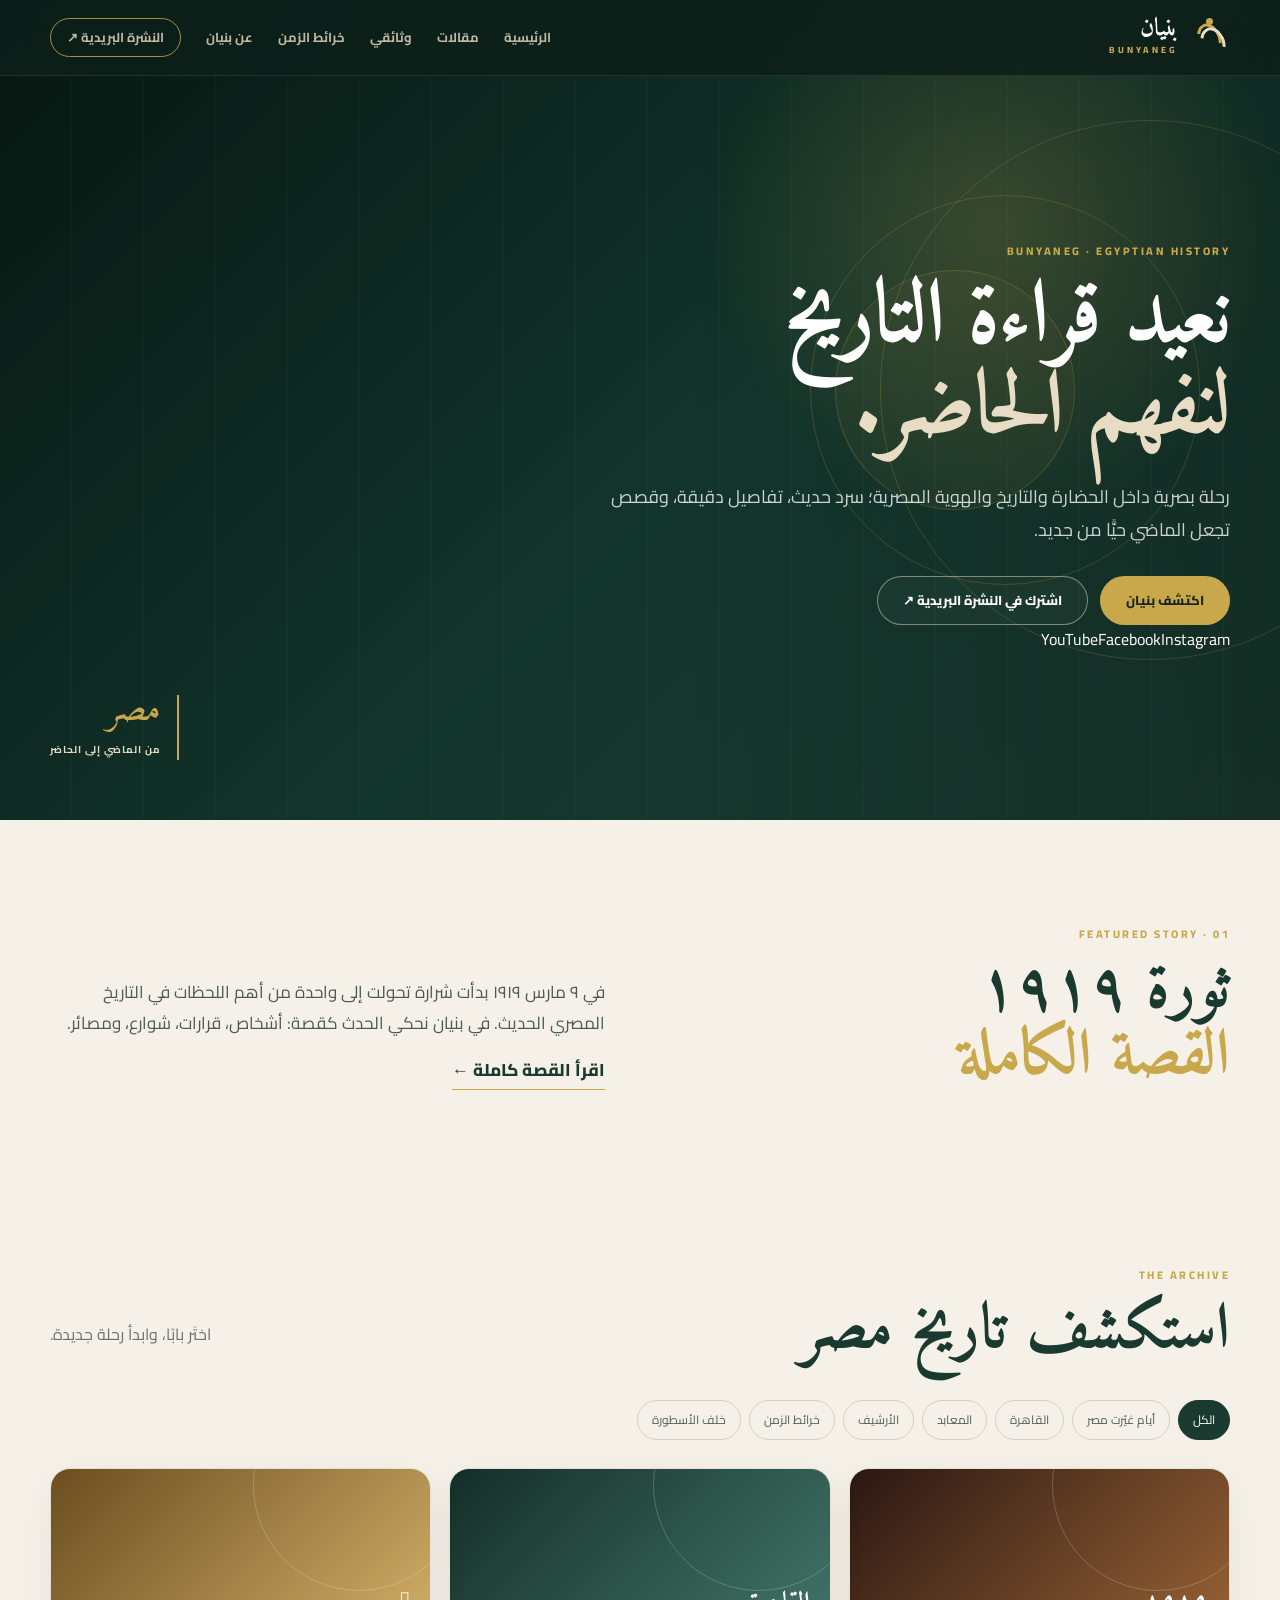
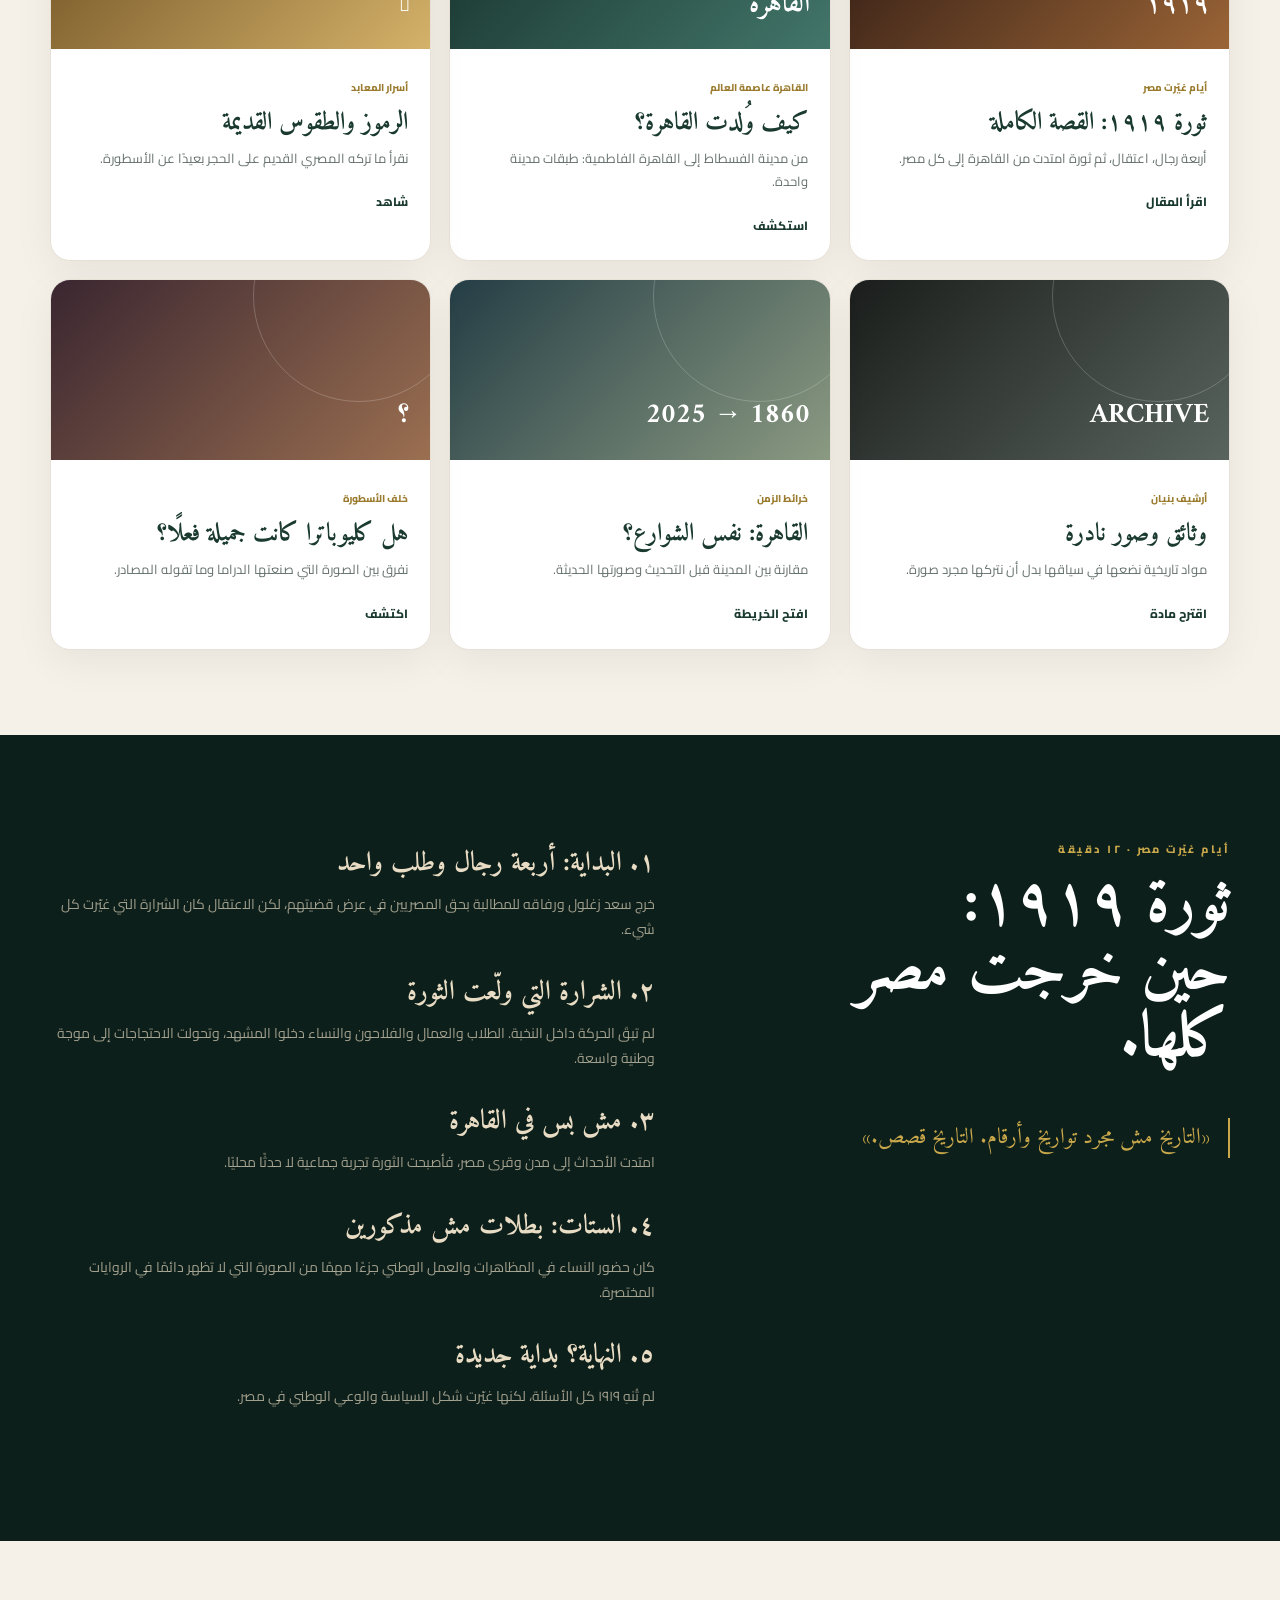
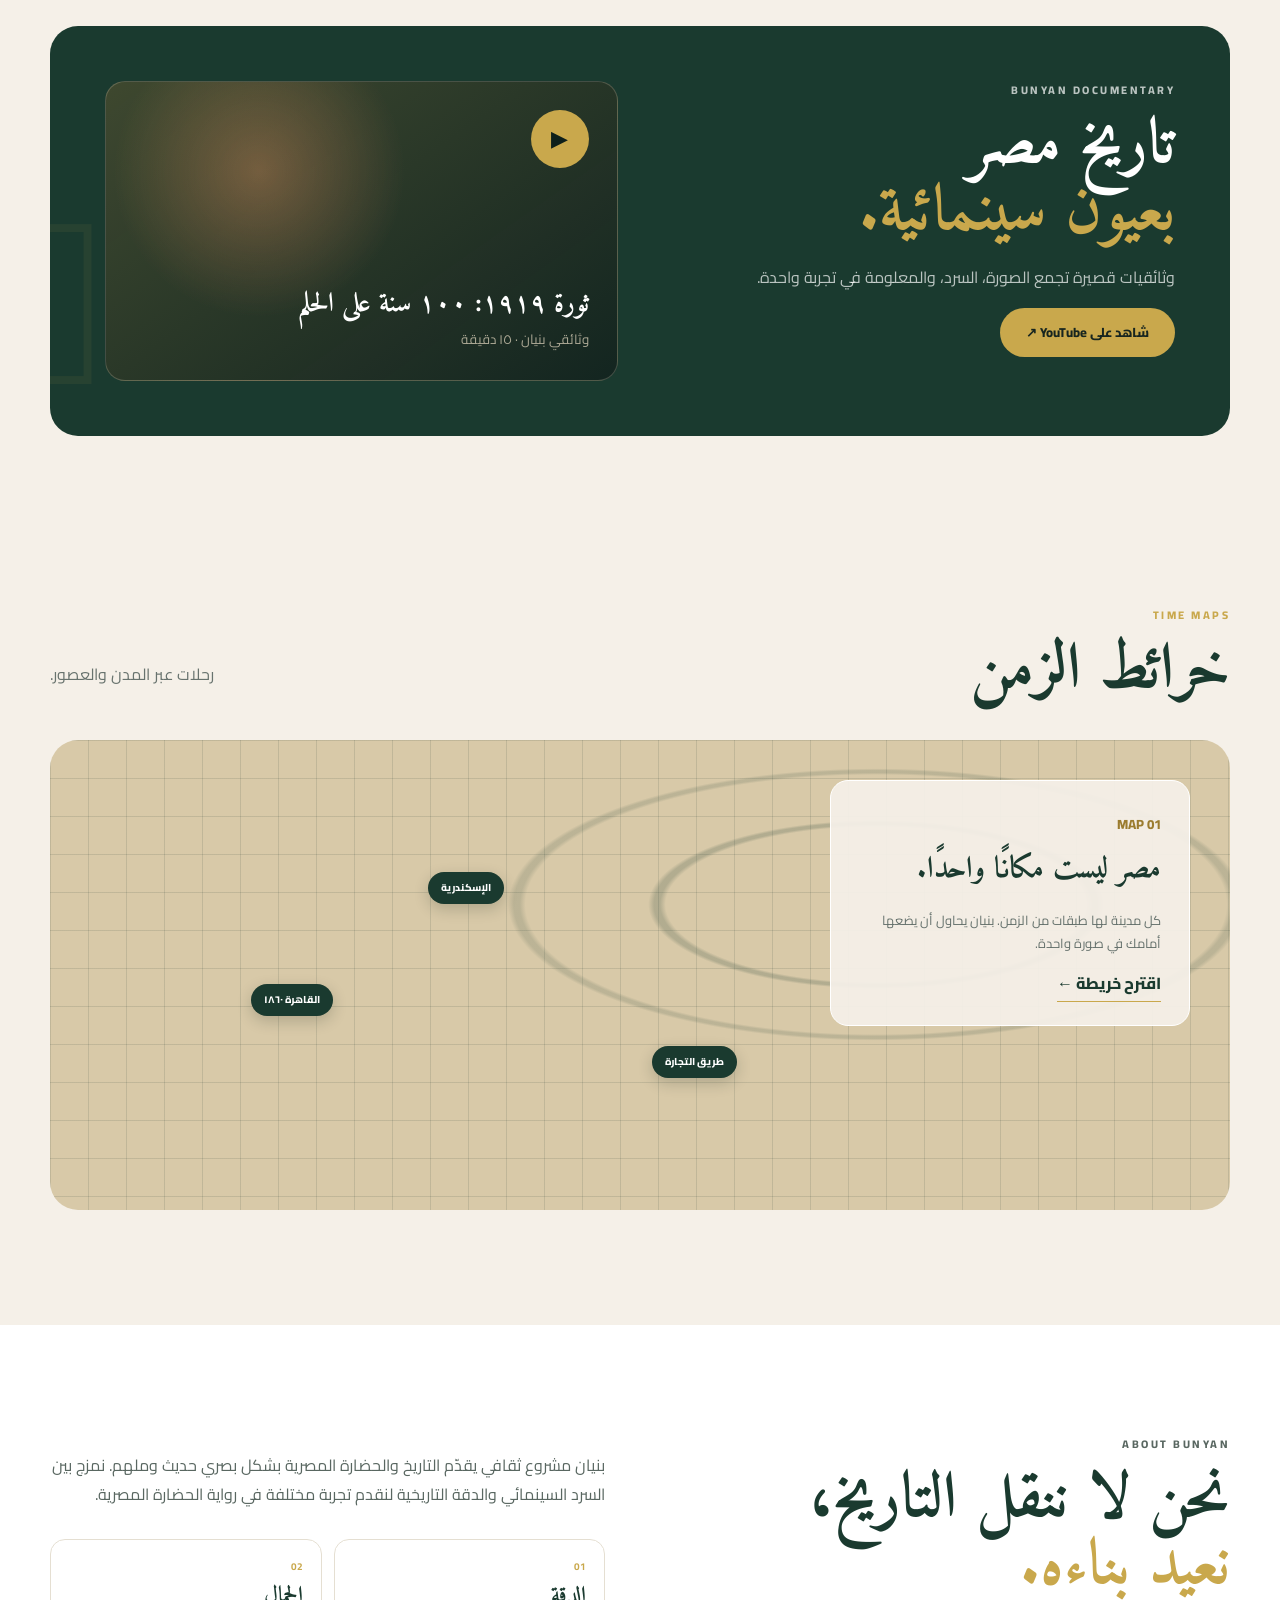
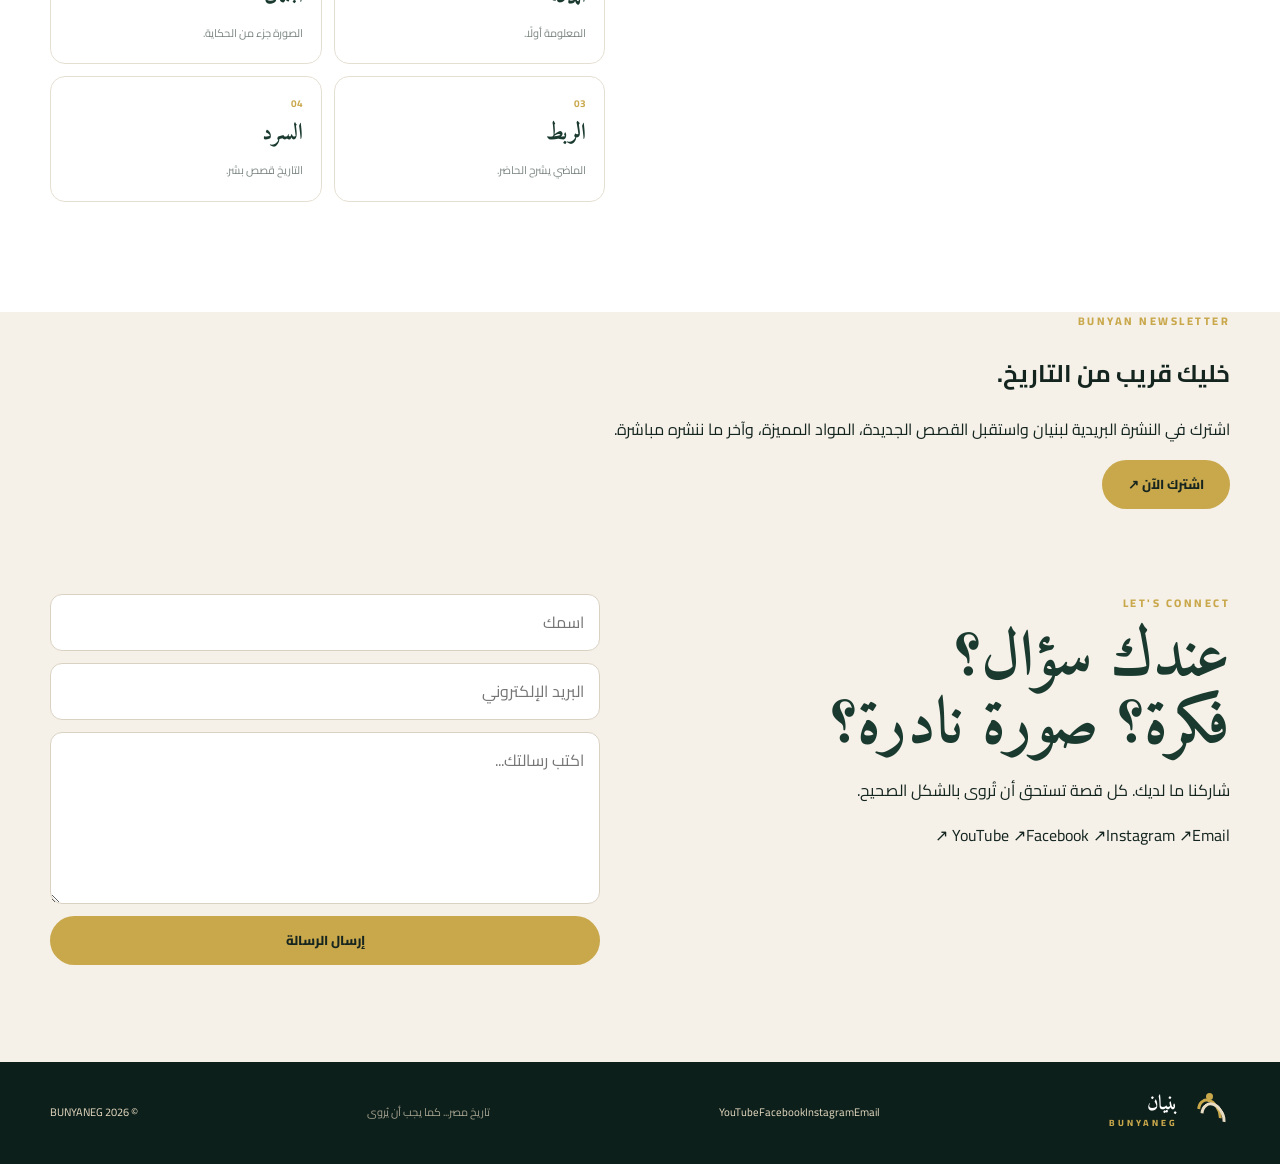
==== commit 8cb795e4: "Add newsletter CTA and Bunyan social links" ====
--- a/index.html
+++ b/index.html
@@ -9,9 +9,9 @@
 <link rel="stylesheet" href="css/style.css">
 </head>
 <body>
-<header class="nav"><a class="brand" href="#home"><span class="mark"><i></i><b></b><em></em></span><span><strong>بنيان</strong><small>BUNYANEG</small></span></a><button class="menu" aria-label="فتح القائمة">☰</button><nav><a href="#home">الرئيسية</a><a href="#articles">مقالات</a><a href="#documentary">وثائقي</a><a href="#maps">خرائط الزمن</a><a href="#about">عن بنيان</a><a class="nav-cta" href="#contact">تواصل</a></nav></header>
+<header class="nav"><a class="brand" href="#home"><span class="mark"><i></i><b></b><em></em></span><span><strong>بنيان</strong><small>BUNYANEG</small></span></a><button class="menu" aria-label="فتح القائمة">☰</button><nav><a href="#home">الرئيسية</a><a href="#articles">مقالات</a><a href="#documentary">وثائقي</a><a href="#maps">خرائط الزمن</a><a href="#about">عن بنيان</a><a class="nav-cta" href="https://gohodhod.com/@bunyan" target="_blank" rel="noopener">النشرة البريدية ↗</a></nav></header>
 <main id="home">
-<section class="hero"><div class="hero-bg"><span></span><span></span><span></span></div><div class="hero-copy"><p class="eyebrow">BUNYANEG · EGYPTIAN HISTORY</p><h1>نعيد قراءة التاريخ<br><mark>لنفهم الحاضر.</mark></h1><p class="lead">رحلة بصرية داخل الحضارة والتاريخ والهوية المصرية؛ سرد حديث، تفاصيل دقيقة، وقصص تجعل الماضي حيًّا من جديد.</p><div class="actions"><a class="btn gold" href="#articles">اكتشف بنيان</a><a class="btn ghost" href="#documentary">شاهد الوثائقيات</a></div></div><div class="hero-stamp">مصر<br><small>من الماضي إلى الحاضر</small></div></section>
+<section class="hero"><div class="hero-bg"><span></span><span></span><span></span></div><div class="hero-copy"><p class="eyebrow">BUNYANEG · EGYPTIAN HISTORY</p><h1>نعيد قراءة التاريخ<br><mark>لنفهم الحاضر.</mark></h1><p class="lead">رحلة بصرية داخل الحضارة والتاريخ والهوية المصرية؛ سرد حديث، تفاصيل دقيقة، وقصص تجعل الماضي حيًّا من جديد.</p><div class="actions"><a class="btn gold" href="#articles">اكتشف بنيان</a><a class="btn ghost" href="https://gohodhod.com/@bunyan" target="_blank" rel="noopener">اشترك في النشرة البريدية ↗</a></div><div class="hero-socials"><a href="https://www.youtube.com/@bunyan_eg" target="_blank" rel="noopener">YouTube</a><a href="https://www.facebook.com/bunyan.eg" target="_blank" rel="noopener">Facebook</a><a href="https://www.instagram.com/bunyan.eg/" target="_blank" rel="noopener">Instagram</a></div></div><div class="hero-stamp">مصر<br><small>من الماضي إلى الحاضر</small></div></section>
 <section class="intro wrap"><div><p class="eyebrow">FEATURED STORY · 01</p><h2>ثورة ١٩١٩<br><span>القصة الكاملة</span></h2></div><div><p>في ٩ مارس ١٩١٩ بدأت شرارة تحولت إلى واحدة من أهم اللحظات في التاريخ المصري الحديث. في بنيان نحكي الحدث كقصة: أشخاص، قرارات، شوارع، ومصائر.</p><a class="text-link" href="#article">اقرأ القصة كاملة ←</a></div></section>
 <section id="articles" class="section wrap"><div class="section-head"><div><p class="eyebrow">THE ARCHIVE</p><h2>استكشف تاريخ مصر</h2></div><p>اختَر بابًا، وابدأ رحلة جديدة.</p></div><div class="filters"><button class="active" data-filter="all">الكل</button><button data-filter="days">أيام غيّرت مصر</button><button data-filter="cairo">القاهرة</button><button data-filter="temples">المعابد</button><button data-filter="archive">الأرشيف</button><button data-filter="maps">خرائط الزمن</button><button data-filter="myths">خلف الأسطورة</button></div><div class="grid cards">
 <article class="card" data-cat="days"><div class="visual v1"><b>١٩١٩</b></div><div><span>أيام غيّرت مصر</span><h3>ثورة ١٩١٩: القصة الكاملة</h3><p>أربعة رجال، اعتقال، ثم ثورة امتدت من القاهرة إلى كل مصر.</p><a href="#article">اقرأ المقال</a></div></article>
@@ -25,8 +25,9 @@
 <section id="documentary" class="section wrap"><div class="cinema"><div><p class="eyebrow">BUNYAN DOCUMENTARY</p><h2>تاريخ مصر<br><span>بعيون سينمائية.</span></h2><p>وثائقيات قصيرة تجمع الصورة، السرد، والمعلومة في تجربة واحدة.</p><a class="btn gold" href="https://www.youtube.com/@bunyan_eg" target="_blank" rel="noopener">شاهد على YouTube ↗</a></div><div class="reel"><span>▶</span><strong>ثورة ١٩١٩: ١٠٠ سنة على الحلم</strong><small>وثائقي بنيان · ١٥ دقيقة</small></div></div></section>
 <section id="maps" class="section maps wrap"><div class="section-head"><div><p class="eyebrow">TIME MAPS</p><h2>خرائط الزمن</h2></div><p>رحلات عبر المدن والعصور.</p></div><div class="map-board"><div class="map-lines"></div><div class="pin p1">القاهرة ١٨٦٠</div><div class="pin p2">الإسكندرية</div><div class="pin p3">طريق التجارة</div><div class="map-copy"><small>MAP 01</small><h3>مصر ليست مكانًا واحدًا.</h3><p>كل مدينة لها طبقات من الزمن. بنيان يحاول أن يضعها أمامك في صورة واحدة.</p><a class="text-link" href="#contact">اقترح خريطة ←</a></div></div></section>
 <section id="about" class="about"><div class="wrap about-grid"><div><p class="eyebrow">ABOUT BUNYAN</p><h2>نحن لا ننقل التاريخ،<br><span>نعيد بناءه.</span></h2></div><div><p>بنيان مشروع ثقافي يقدّم التاريخ والحضارة المصرية بشكل بصري حديث وملهم. نمزج بين السرد السينمائي والدقة التاريخية لنقدم تجربة مختلفة في رواية الحضارة المصرية.</p><div class="values"><div><b>01</b><strong>الدقة</strong><span>المعلومة أولًا.</span></div><div><b>02</b><strong>الجمال</strong><span>الصورة جزء من الحكاية.</span></div><div><b>03</b><strong>الربط</strong><span>الماضي يشرح الحاضر.</span></div><div><b>04</b><strong>السرد</strong><span>التاريخ قصص بشر.</span></div></div></div></div></section>
-<section id="contact" class="section wrap contact"><div><p class="eyebrow">LET'S CONNECT</p><h2>عندك سؤال؟<br>فكرة؟ صورة نادرة؟</h2><p>شاركنا ما لديك. كل قصة تستحق أن تُروى بالشكل الصحيح.</p></div><form onsubmit="return sendMail(event)"><input id="name" required placeholder="اسمك"><input id="email" type="email" required placeholder="البريد الإلكتروني"><textarea id="message" required rows="5" placeholder="اكتب رسالتك..."></textarea><button class="btn gold" type="submit">إرسال الرسالة</button><small id="formNote"></small></form></section>
+<section class="newsletter wrap"><div class="newsletter-inner"><div><p class="eyebrow">BUNYAN NEWSLETTER</p><h2>خليك قريب من التاريخ.</h2><p>اشترك في النشرة البريدية لبنيان واستقبل القصص الجديدة، المواد المميزة، وآخر ما ننشره مباشرة.</p></div><a class="btn gold newsletter-btn" href="https://gohodhod.com/@bunyan" target="_blank" rel="noopener">اشترك الآن ↗</a></div></section>
+<section id="contact" class="section wrap contact"><div><p class="eyebrow">LET'S CONNECT</p><h2>عندك سؤال؟<br>فكرة؟ صورة نادرة؟</h2><p>شاركنا ما لديك. كل قصة تستحق أن تُروى بالشكل الصحيح.</p><div class="social-links"><a href="https://www.youtube.com/@bunyan_eg" target="_blank" rel="noopener">YouTube ↗</a><a href="https://www.facebook.com/bunyan.eg" target="_blank" rel="noopener">Facebook ↗</a><a href="https://www.instagram.com/bunyan.eg/" target="_blank" rel="noopener">Instagram ↗</a><a href="mailto:bunyanofficial1@gmail.com">Email ↗</a></div></div><form onsubmit="return sendMail(event)"><input id="name" required placeholder="اسمك"><input id="email" type="email" required placeholder="البريد الإلكتروني"><textarea id="message" required rows="5" placeholder="اكتب رسالتك..."></textarea><button class="btn gold" type="submit">إرسال الرسالة</button><small id="formNote"></small></form></section>
 </main>
-<footer><div class="wrap foot"><div class="brand"><span class="mark"><i></i><b></b><em></em></span><span><strong>بنيان</strong><small>BUNYANEG</small></span></div><p>تاريخ مصر... كما يجب أن يُروى</p><span>© 2026 BUNYANEG</span></div></footer>
+<footer><div class="wrap foot"><div class="brand"><span class="mark"><i></i><b></b><em></em></span><span><strong>بنيان</strong><small>BUNYANEG</small></span></div><div class="footer-socials"><a href="https://www.youtube.com/@bunyan_eg" target="_blank" rel="noopener">YouTube</a><a href="https://www.facebook.com/bunyan.eg" target="_blank" rel="noopener">Facebook</a><a href="https://www.instagram.com/bunyan.eg/" target="_blank" rel="noopener">Instagram</a><a href="mailto:bunyanofficial1@gmail.com">Email</a></div><p>تاريخ مصر... كما يجب أن يُروى</p><span>© 2026 BUNYANEG</span></div></footer>
 <script src="js/main.js"></script>
 </body></html>
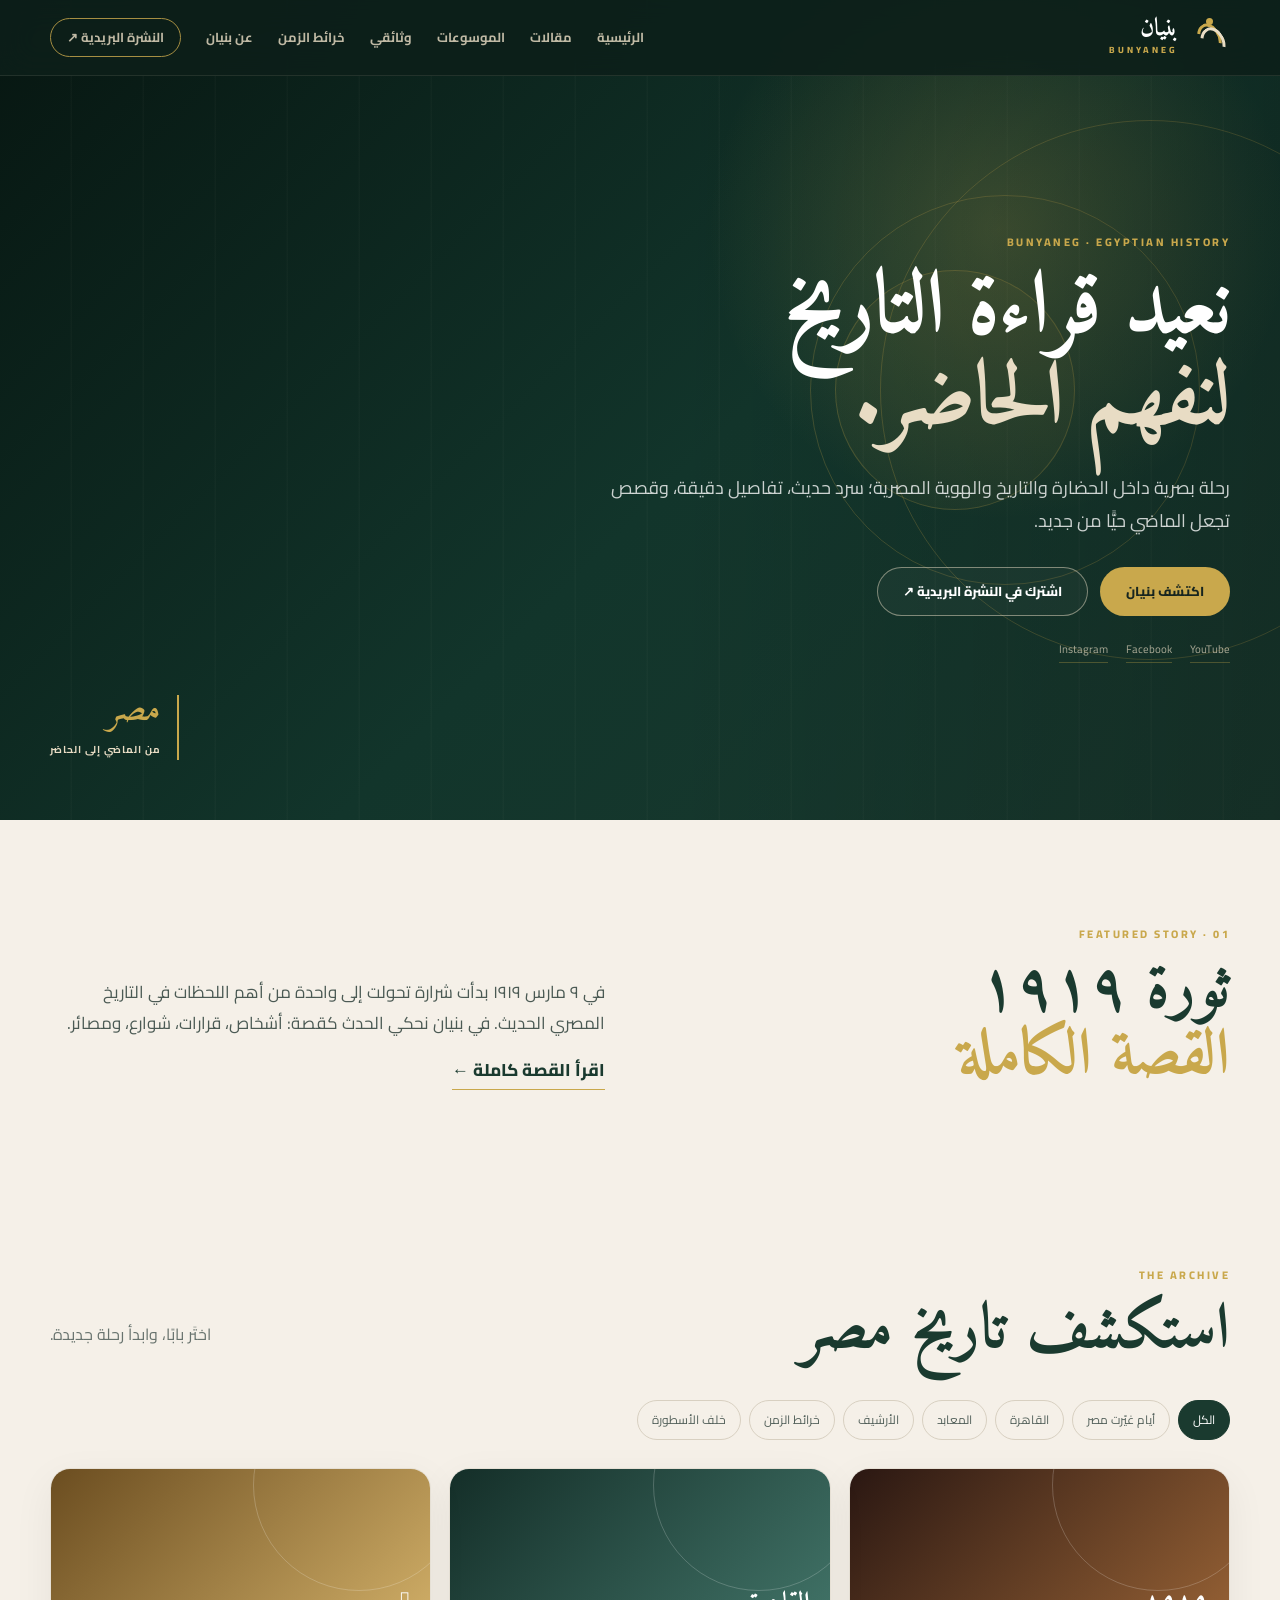
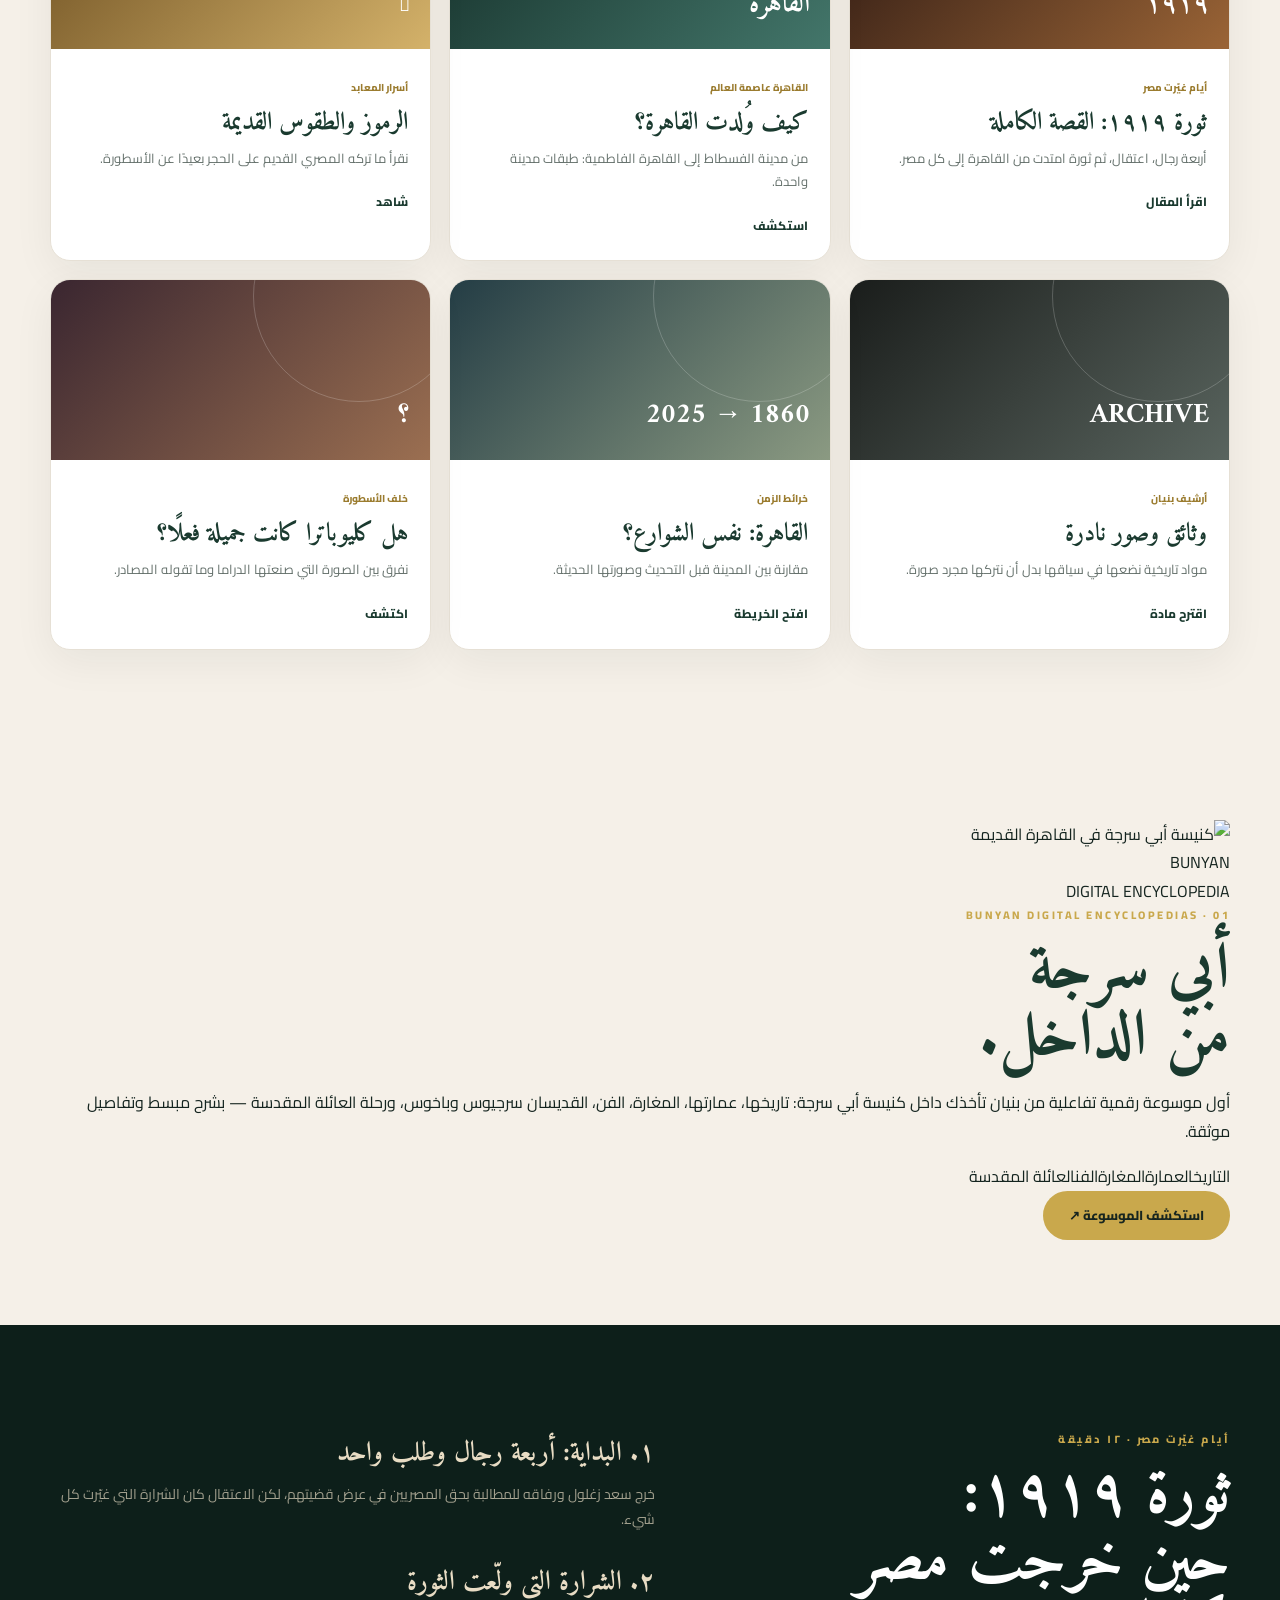
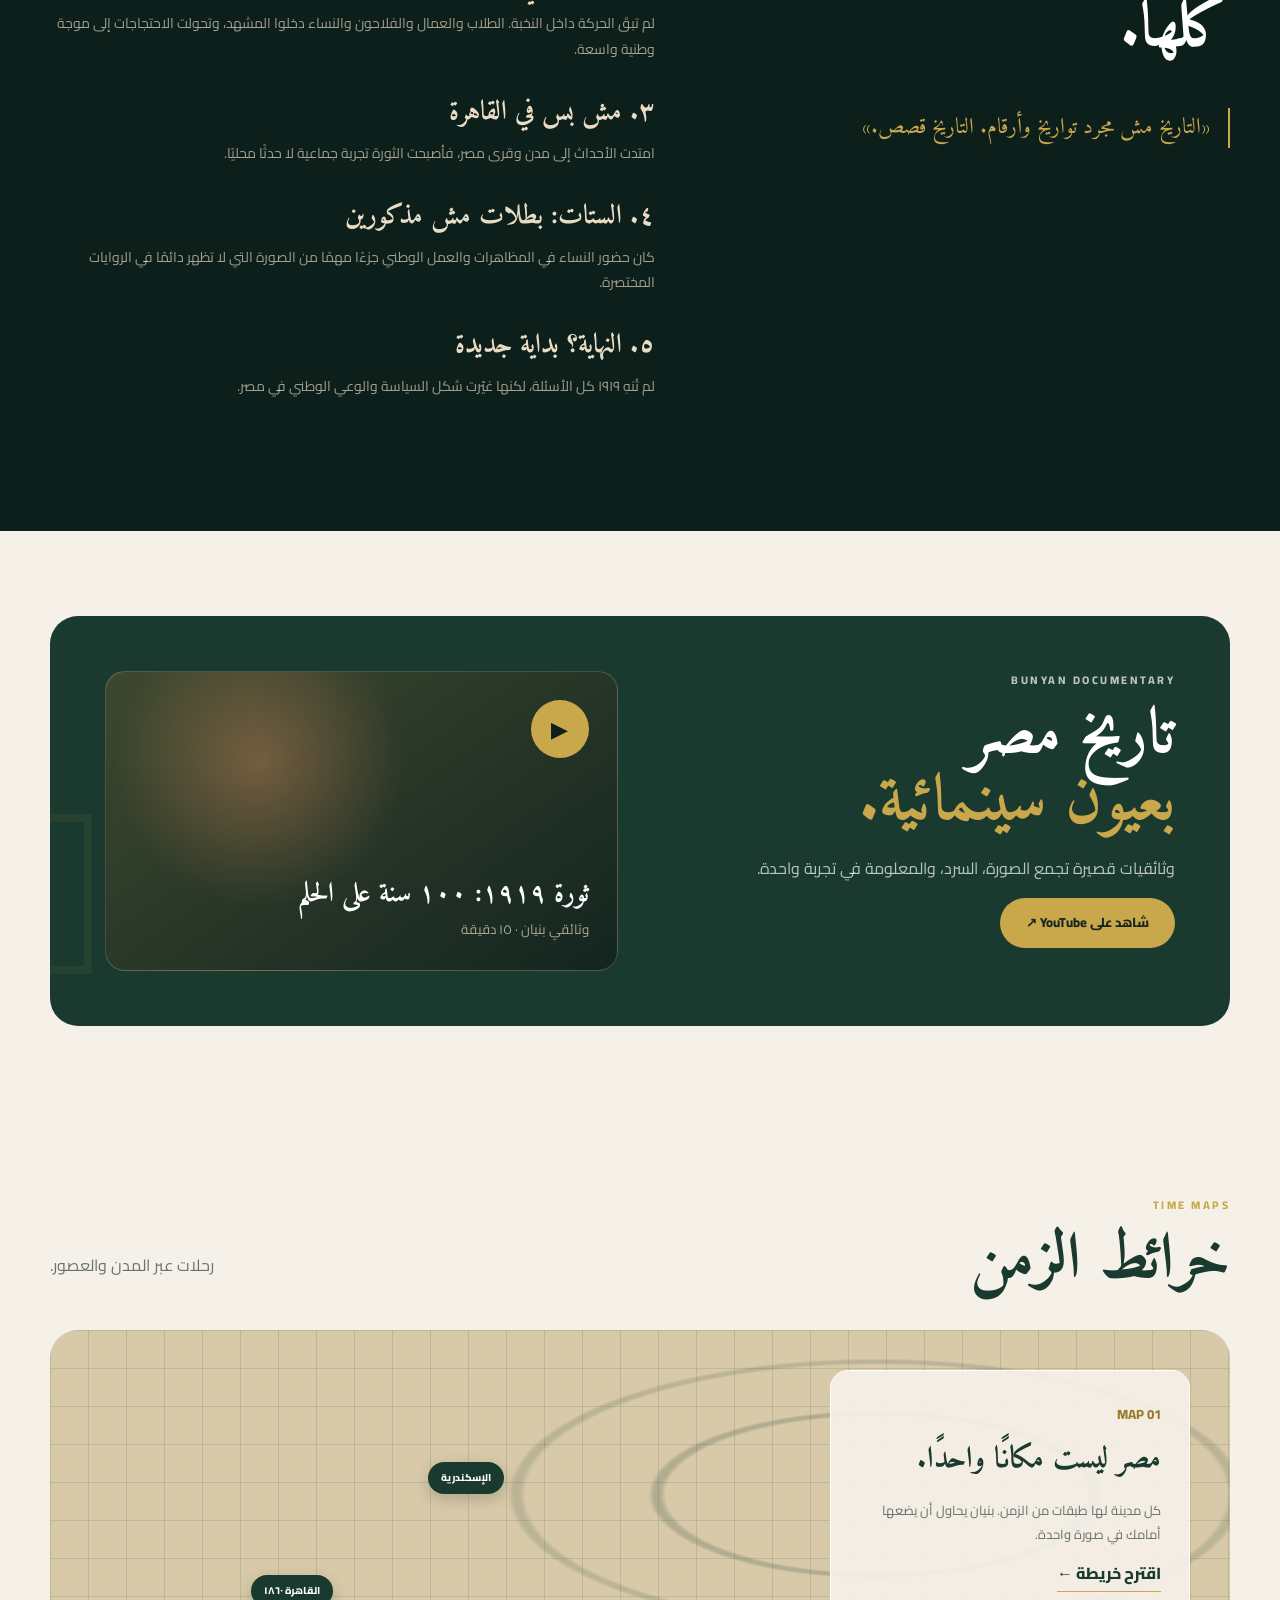
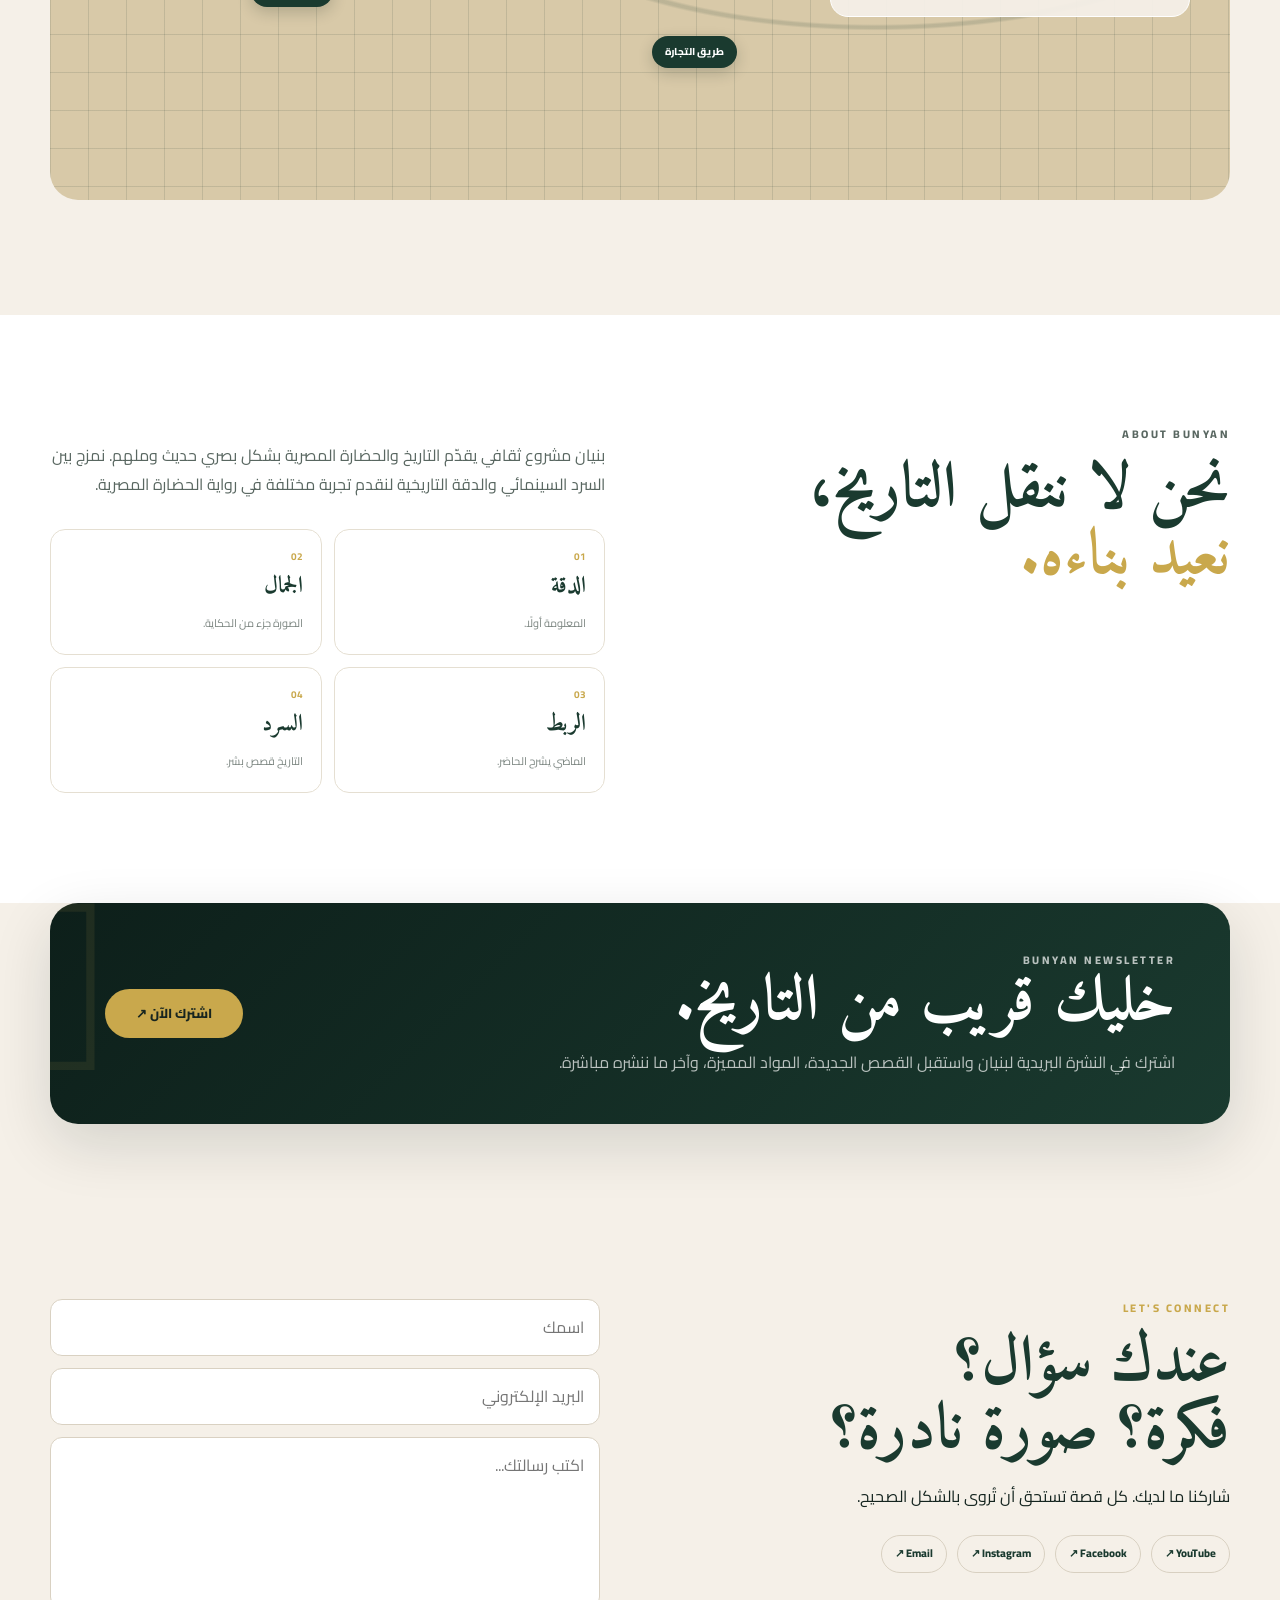
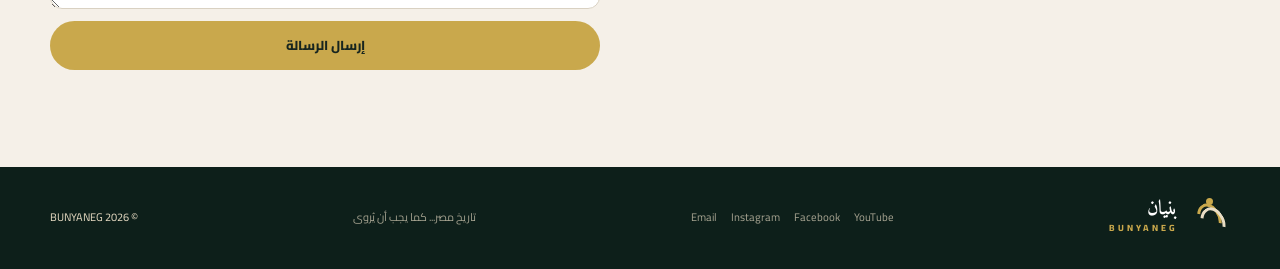
==== commit 40bafa7d: "Add Abu Serga digital encyclopedia section" ====
--- a/index.html
+++ b/index.html
@@ -9,7 +9,7 @@
 <link rel="stylesheet" href="css/style.css">
 </head>
 <body>
-<header class="nav"><a class="brand" href="#home"><span class="mark"><i></i><b></b><em></em></span><span><strong>بنيان</strong><small>BUNYANEG</small></span></a><button class="menu" aria-label="فتح القائمة">☰</button><nav><a href="#home">الرئيسية</a><a href="#articles">مقالات</a><a href="#documentary">وثائقي</a><a href="#maps">خرائط الزمن</a><a href="#about">عن بنيان</a><a class="nav-cta" href="https://gohodhod.com/@bunyan" target="_blank" rel="noopener">النشرة البريدية ↗</a></nav></header>
+<header class="nav"><a class="brand" href="#home"><span class="mark"><i></i><b></b><em></em></span><span><strong>بنيان</strong><small>BUNYANEG</small></span></a><button class="menu" aria-label="فتح القائمة">☰</button><nav><a href="#home">الرئيسية</a><a href="#articles">مقالات</a><a href="#encyclopedias">الموسوعات</a><a href="#documentary">وثائقي</a><a href="#maps">خرائط الزمن</a><a href="#about">عن بنيان</a><a class="nav-cta" href="https://gohodhod.com/@bunyan" target="_blank" rel="noopener">النشرة البريدية ↗</a></nav></header>
 <main id="home">
 <section class="hero"><div class="hero-bg"><span></span><span></span><span></span></div><div class="hero-copy"><p class="eyebrow">BUNYANEG · EGYPTIAN HISTORY</p><h1>نعيد قراءة التاريخ<br><mark>لنفهم الحاضر.</mark></h1><p class="lead">رحلة بصرية داخل الحضارة والتاريخ والهوية المصرية؛ سرد حديث، تفاصيل دقيقة، وقصص تجعل الماضي حيًّا من جديد.</p><div class="actions"><a class="btn gold" href="#articles">اكتشف بنيان</a><a class="btn ghost" href="https://gohodhod.com/@bunyan" target="_blank" rel="noopener">اشترك في النشرة البريدية ↗</a></div><div class="hero-socials"><a href="https://www.youtube.com/@bunyan_eg" target="_blank" rel="noopener">YouTube</a><a href="https://www.facebook.com/bunyan.eg" target="_blank" rel="noopener">Facebook</a><a href="https://www.instagram.com/bunyan.eg/" target="_blank" rel="noopener">Instagram</a></div></div><div class="hero-stamp">مصر<br><small>من الماضي إلى الحاضر</small></div></section>
 <section class="intro wrap"><div><p class="eyebrow">FEATURED STORY · 01</p><h2>ثورة ١٩١٩<br><span>القصة الكاملة</span></h2></div><div><p>في ٩ مارس ١٩١٩ بدأت شرارة تحولت إلى واحدة من أهم اللحظات في التاريخ المصري الحديث. في بنيان نحكي الحدث كقصة: أشخاص، قرارات، شوارع، ومصائر.</p><a class="text-link" href="#article">اقرأ القصة كاملة ←</a></div></section>
@@ -21,6 +21,21 @@
 <article class="card" data-cat="maps"><div class="visual v5"><b>1860 → 2025</b></div><div><span>خرائط الزمن</span><h3>القاهرة: نفس الشوارع؟</h3><p>مقارنة بين المدينة قبل التحديث وصورتها الحديثة.</p><a href="#maps">افتح الخريطة</a></div></article>
 <article class="card" data-cat="myths"><div class="visual v6"><b>؟</b></div><div><span>خلف الأسطورة</span><h3>هل كليوباترا كانت جميلة فعلًا؟</h3><p>نفرق بين الصورة التي صنعتها الدراما وما تقوله المصادر.</p><a href="#article">اكتشف</a></div></article>
 </div></section>
+<section id="encyclopedias" class="section wrap bunyan-encyclopedia">
+  <div class="encyclopedia-shell">
+    <div class="encyclopedia-image">
+      <img src="https://egymonuments.gov.eg/media/1385/_mg_0134.jpg?anchor=center&height=850&mode=crop&rnd=133881476880000000&width=1250" alt="كنيسة أبي سرجة في القاهرة القديمة">
+      <div class="encyclopedia-badge">BUNYAN<br><span>DIGITAL ENCYCLOPEDIA</span></div>
+    </div>
+    <div class="encyclopedia-copy">
+      <p class="eyebrow">BUNYAN DIGITAL ENCYCLOPEDIAS · 01</p>
+      <h2>أبي سرجة<br><span>من الداخل.</span></h2>
+      <p>أول موسوعة رقمية تفاعلية من بنيان تأخذك داخل كنيسة أبي سرجة: تاريخها، عمارتها، المغارة، الفن، القديسان سرجيوس وباخوس، ورحلة العائلة المقدسة — بشرح مبسط وتفاصيل موثقة.</p>
+      <div class="encyclopedia-tags"><span>التاريخ</span><span>العمارة</span><span>المغارة</span><span>الفن</span><span>العائلة المقدسة</span></div>
+      <a class="btn gold" href="https://bunyaneg.github.io/ABU-SERGA/" target="_blank" rel="noopener">استكشف الموسوعة ↗</a>
+    </div>
+  </div>
+</section>
 <section id="article" class="story"><div class="wrap story-grid"><div><p class="eyebrow">أيام غيّرت مصر · ١٢ دقيقة</p><h2>ثورة ١٩١٩:<br>حين خرجت مصر كلها.</h2><p class="quote">«التاريخ مش مجرد تواريخ وأرقام. التاريخ قصص.»</p></div><div class="story-text"><h3>١. البداية: أربعة رجال وطلب واحد</h3><p>خرج سعد زغلول ورفاقه للمطالبة بحق المصريين في عرض قضيتهم، لكن الاعتقال كان الشرارة التي غيّرت كل شيء.</p><h3>٢. الشرارة التي ولّعت الثورة</h3><p>لم تبقَ الحركة داخل النخبة. الطلاب والعمال والفلاحون والنساء دخلوا المشهد، وتحولت الاحتجاجات إلى موجة وطنية واسعة.</p><h3>٣. مش بس في القاهرة</h3><p>امتدت الأحداث إلى مدن وقرى مصر، فأصبحت الثورة تجربة جماعية لا حدثًا محليًا.</p><h3>٤. الستات: بطلات مش مذكورين</h3><p>كان حضور النساء في المظاهرات والعمل الوطني جزءًا مهمًا من الصورة التي لا تظهر دائمًا في الروايات المختصرة.</p><h3>٥. النهاية؟ بداية جديدة</h3><p>لم تُنهِ ١٩١٩ كل الأسئلة، لكنها غيّرت شكل السياسة والوعي الوطني في مصر.</p></div></div></section>
 <section id="documentary" class="section wrap"><div class="cinema"><div><p class="eyebrow">BUNYAN DOCUMENTARY</p><h2>تاريخ مصر<br><span>بعيون سينمائية.</span></h2><p>وثائقيات قصيرة تجمع الصورة، السرد، والمعلومة في تجربة واحدة.</p><a class="btn gold" href="https://www.youtube.com/@bunyan_eg" target="_blank" rel="noopener">شاهد على YouTube ↗</a></div><div class="reel"><span>▶</span><strong>ثورة ١٩١٩: ١٠٠ سنة على الحلم</strong><small>وثائقي بنيان · ١٥ دقيقة</small></div></div></section>
 <section id="maps" class="section maps wrap"><div class="section-head"><div><p class="eyebrow">TIME MAPS</p><h2>خرائط الزمن</h2></div><p>رحلات عبر المدن والعصور.</p></div><div class="map-board"><div class="map-lines"></div><div class="pin p1">القاهرة ١٨٦٠</div><div class="pin p2">الإسكندرية</div><div class="pin p3">طريق التجارة</div><div class="map-copy"><small>MAP 01</small><h3>مصر ليست مكانًا واحدًا.</h3><p>كل مدينة لها طبقات من الزمن. بنيان يحاول أن يضعها أمامك في صورة واحدة.</p><a class="text-link" href="#contact">اقترح خريطة ←</a></div></div></section>
--- a/css/style.css
+++ b/css/style.css
@@ -1 +1 @@
-:root{--g:#1A3A2F;--dg:#0D1F1A;--gold:#C9A84C;--cream:#E8DCC4;--paper:#F5F0E8;--white:#fff;--ink:#14241f;--line:rgba(201,168,76,.28);--max:1180px}*{box-sizing:border-box}html{scroll-behavior:smooth}body{margin:0;background:var(--paper);color:var(--ink);font-family:Cairo,Arial,sans-serif;line-height:1.8}a{text-decoration:none;color:inherit}button,input,textarea{font:inherit}.wrap{width:min(var(--max),calc(100% - 40px));margin:auto}.nav{position:fixed;top:0;left:0;right:0;height:76px;z-index:20;display:flex;align-items:center;justify-content:space-between;padding:0 max(20px,calc((100vw - var(--max))/2));background:rgba(13,31,26,.88);backdrop-filter:blur(16px);border-bottom:1px solid rgba(232,220,196,.1);color:var(--cream)}.brand{display:flex;align-items:center;gap:10px}.brand strong{display:block;font-family:Amiri,serif;font-size:25px;line-height:1;color:#fff}.brand small{display:block;color:var(--gold);font-size:9px;letter-spacing:3px;font-weight:800}.mark{width:42px;height:42px;display:block;position:relative}.mark i,.mark b{position:absolute;display:block;border:3px solid var(--gold);border-left-color:transparent;border-bottom-color:transparent;border-radius:60% 45% 60% 45%;transform:rotate(-36deg)}.mark i{inset:6px 9px 5px 10px}.mark b{inset:10px 5px 1px 13px;border-color:var(--cream);border-left-color:transparent;border-bottom-color:transparent}.mark em{position:absolute;width:7px;height:7px;background:var(--gold);border-radius:50%;top:1px;left:18px}.nav nav{display:flex;align-items:center;gap:25px;font-size:13px;font-weight:700}.nav nav a{opacity:.82;transition:.2s}.nav nav a:hover{opacity:1;color:#fff}.nav-cta{border:1px solid var(--gold);padding:7px 16px;border-radius:999px;color:var(--cream)!important}.menu{display:none;background:none;border:0;color:#fff;font-size:25px}.hero{min-height:820px;padding-top:76px;background:radial-gradient(circle at 78% 28%,rgba(201,168,76,.25),transparent 25%),linear-gradient(135deg,#071611 0%,#12352b 55%,#1a3a2f 100%);position:relative;overflow:hidden;color:#fff;display:flex;align-items:center}.hero:after{content:"";position:absolute;inset:0;background:linear-gradient(90deg,transparent 0 52%,rgba(0,0,0,.2)),repeating-linear-gradient(90deg,transparent 0 70px,rgba(232,220,196,.025) 71px 72px);pointer-events:none}.hero-bg span{position:absolute;border:1px solid rgba(201,168,76,.25);border-radius:50%;filter:blur(.2px)}.hero-bg span:nth-child(1){width:540px;height:540px;right:-140px;top:120px}.hero-bg span:nth-child(2){width:390px;height:390px;right:80px;top:195px}.hero-bg span:nth-child(3){width:240px;height:240px;right:205px;top:270px;background:rgba(201,168,76,.06)}.hero-copy{width:min(760px,calc(100% - 40px));margin-right:max(20px,calc((100vw - var(--max))/2));position:relative;z-index:2}.eyebrow{color:var(--gold);font-size:11px;font-weight:800;letter-spacing:2.5px;margin:0 0 12px}.hero h1{font-family:Amiri,serif;font-size:clamp(54px,7vw,100px);line-height:1.02;margin:0 0 25px;letter-spacing:-2px}.hero h1 mark{background:none;color:var(--cream)}.lead{font-size:18px;max-width:650px;color:rgba(255,255,255,.78)}.actions{display:flex;gap:12px;margin-top:30px;flex-wrap:wrap}.btn{display:inline-flex;align-items:center;justify-content:center;border-radius:999px;padding:12px 25px;border:1px solid transparent;font-weight:800;font-size:13px;cursor:pointer}.gold{background:var(--gold);color:#17251f}.ghost{border-color:rgba(232,220,196,.5);color:#fff;background:rgba(255,255,255,.03)}.hero-stamp{position:absolute;left:max(25px,calc((100vw - var(--max))/2));bottom:60px;color:var(--gold);font-family:Amiri,serif;font-size:38px;line-height:.85;border-right:2px solid var(--gold);padding-right:16px;z-index:2}.hero-stamp small{font:700 10px Cairo;color:var(--cream);letter-spacing:1px}.intro{display:grid;grid-template-columns:1fr 1fr;gap:70px;padding:105px 0 90px}.intro h2,.section h2,.about h2,.contact h2,.cinema h2{font-family:Amiri,serif;font-size:clamp(42px,5vw,70px);line-height:1.05;color:var(--g);margin:0}.intro h2 span,.cinema h2 span,.about h2 span{color:var(--gold)}.intro>div:last-child{padding-top:35px;font-size:17px;color:#4b5a54}.text-link{font-weight:800;color:var(--g);border-bottom:1px solid var(--gold);padding-bottom:3px}.section{padding:85px 0}.section-head{display:flex;justify-content:space-between;align-items:end;margin-bottom:35px;gap:30px}.section-head>p{max-width:330px;color:#68736e}.filters{display:flex;gap:8px;flex-wrap:wrap;margin-bottom:28px}.filters button{background:transparent;border:1px solid #d8d0c1;color:#52605a;padding:8px 14px;border-radius:999px;cursor:pointer;font-size:12px}.filters button.active,.filters button:hover{background:var(--g);border-color:var(--g);color:#fff}.grid{display:grid;grid-template-columns:repeat(3,1fr);gap:18px}.card{background:#fff;border:1px solid #e6e0d5;border-radius:20px;overflow:hidden;box-shadow:0 12px 40px rgba(13,31,26,.06);transition:.25s}.card:hover{transform:translateY(-6px);box-shadow:0 20px 50px rgba(13,31,26,.12)}.card .visual{height:180px;display:flex;align-items:flex-end;padding:20px;color:#fff;position:relative;overflow:hidden}.visual:before{content:"";position:absolute;width:210px;height:210px;border:1px solid rgba(255,255,255,.2);border-radius:50%;right:-35px;top:-90px}.visual b{font:700 28px Amiri,serif;position:relative;z-index:1}.v1{background:linear-gradient(135deg,#2a1712,#9a6436)}.v2{background:linear-gradient(135deg,#142e28,#43766a)}.v3{background:linear-gradient(135deg,#6b4d20,#d4b26a)}.v4{background:linear-gradient(135deg,#1a1d1b,#59645e)}.v5{background:linear-gradient(135deg,#243d45,#8b9a82)}.v6{background:linear-gradient(135deg,#3a2630,#9b6f51)}.card>div:last-child{padding:22px}.card span{color:#9b7c2f;font-size:10px;font-weight:800}.card h3{font:700 25px Amiri,serif;line-height:1.25;color:var(--g);margin:8px 0}.card p{font-size:13px;color:#65716c;margin:0 0 16px}.card a{font-size:12px;font-weight:800;color:var(--g)}.story{background:var(--dg);color:var(--cream);padding:105px 0}.story-grid{display:grid;grid-template-columns:.9fr 1.1fr;gap:80px}.story h2{font:700 clamp(45px,5vw,72px) Amiri,serif;line-height:1.05;color:#fff;margin:0}.quote{border-right:2px solid var(--gold);padding-right:18px;color:var(--gold);font-family:Amiri,serif;font-size:22px;margin-top:45px}.story-text h3{font:700 27px Amiri,serif;color:var(--cream);margin:0 0 5px}.story-text p{color:rgba(232,220,196,.68);font-size:14px;margin:0 0 27px}.cinema{background:var(--g);border-radius:28px;padding:55px;color:#fff;display:grid;grid-template-columns:1fr 1fr;gap:45px;overflow:hidden;position:relative}.cinema:after{content:"𓂀";position:absolute;font:300 240px Amiri;left:-30px;bottom:-100px;color:rgba(201,168,76,.08)}.cinema h2{color:#fff}.cinema p{color:rgba(255,255,255,.7);max-width:500px}.reel{min-height:300px;border:1px solid rgba(232,220,196,.22);border-radius:20px;background:linear-gradient(145deg,rgba(201,168,76,.22),rgba(0,0,0,.18)),radial-gradient(circle at 30% 30%,#6b5540,transparent 35%),#172d27;display:flex;flex-direction:column;justify-content:flex-end;padding:28px;position:relative}.reel>span{position:absolute;top:28px;right:28px;width:58px;height:58px;border-radius:50%;display:grid;place-items:center;background:var(--gold);color:var(--dg);font-size:22px}.reel strong{font:700 27px Amiri,serif}.reel small{color:var(--cream);opacity:.7}.maps{padding-bottom:115px}.map-board{height:470px;background:#d8c9a8;position:relative;border-radius:28px;overflow:hidden;background-image:linear-gradient(rgba(20,45,38,.12) 1px,transparent 1px),linear-gradient(90deg,rgba(20,45,38,.12) 1px,transparent 1px);background-size:38px 38px}.map-lines{position:absolute;inset:0;background:radial-gradient(ellipse at 70% 35%,transparent 0 18%,rgba(26,58,47,.2) 18.5% 19%,transparent 19.5% 30%,rgba(26,58,47,.15) 30.5% 31%,transparent 31.5%)}.map-copy{position:absolute;right:40px;top:40px;width:min(360px,calc(100% - 80px));background:rgba(245,240,232,.94);padding:28px;border-radius:18px;border:1px solid #fff}.map-copy small{color:#9b7c2f;font-weight:800}.map-copy h3{font:700 30px Amiri,serif;color:var(--g);margin:5px 0}.map-copy p{font-size:13px;color:#65716c}.pin{position:absolute;background:var(--g);color:#fff;border-radius:999px;padding:7px 13px;font-size:10px;font-weight:800;box-shadow:0 5px 15px rgba(13,31,26,.2)}.p1{left:17%;top:52%}.p2{left:32%;top:28%}.p3{left:51%;top:65%}.about{background:#fff;padding:110px 0}.about-grid{display:grid;grid-template-columns:1fr 1fr;gap:70px}.about p{color:#596761}.values{display:grid;grid-template-columns:1fr 1fr;gap:12px;margin-top:30px}.values div{padding:18px;border:1px solid #e5dfd2;border-radius:15px}.values b{display:block;color:var(--gold);font-size:10px}.values strong{display:block;font:700 23px Amiri,serif;color:var(--g)}.values span{font-size:11px;color:#7b8580}.contact{display:grid;grid-template-columns:1fr 1fr;gap:80px;align-items:start}.contact form{display:grid;gap:12px}.contact input,.contact textarea{border:1px solid #d9d1c2;background:#fff;padding:13px 15px;border-radius:12px;outline:none}.contact input:focus,.contact textarea:focus{border-color:var(--gold)}.contact form small{color:var(--g)}footer{background:var(--dg);color:var(--cream);padding:30px 0}.foot{display:flex;align-items:center;justify-content:space-between;gap:20px;font-size:11px}.foot p{opacity:.7;margin:0}.foot .brand strong{font-size:20px}@media(max-width:850px){.nav nav{display:none}.menu{display:block}.nav nav.open{position:absolute;display:flex;flex-direction:column;top:76px;right:0;left:0;padding:20px;background:var(--dg)}.hero{min-height:760px}.hero h1{font-size:60px}.hero-stamp{display:none}.intro,.story-grid,.cinema,.about-grid,.contact{grid-template-columns:1fr;gap:35px}.intro>div:last-child{padding-top:0}.grid{grid-template-columns:1fr 1fr}.section-head{display:block}.section-head>p{margin-top:8px}.map-board{height:540px}}@media(max-width:560px){.wrap{width:min(100% - 28px,var(--max))}.nav{height:68px}.hero{padding-top:68px}.hero h1{font-size:49px}.lead{font-size:15px}.grid{grid-template-columns:1fr}.section{padding:65px 0}.story{padding:70px 0}.cinema{padding:30px}.reel{min-height:240px}.map-copy{right:14px;top:14px;width:calc(100% - 28px)}.pin{display:none}.foot{flex-direction:column;align-items:flex-start}.values{grid-template-columns:1fr}}
+:root{--g:#1A3A2F;--dg:#0D1F1A;--gold:#C9A84C;--cream:#E8DCC4;--paper:#F5F0E8;--white:#fff;--ink:#14241f;--line:rgba(201,168,76,.28);--max:1180px}*{box-sizing:border-box}html{scroll-behavior:smooth}body{margin:0;background:var(--paper);color:var(--ink);font-family:Cairo,Arial,sans-serif;line-height:1.8}a{text-decoration:none;color:inherit}button,input,textarea{font:inherit}.wrap{width:min(var(--max),calc(100% - 40px));margin:auto}.nav{position:fixed;top:0;left:0;right:0;height:76px;z-index:20;display:flex;align-items:center;justify-content:space-between;padding:0 max(20px,calc((100vw - var(--max))/2));background:rgba(13,31,26,.88);backdrop-filter:blur(16px);border-bottom:1px solid rgba(232,220,196,.1);color:var(--cream)}.brand{display:flex;align-items:center;gap:10px}.brand strong{display:block;font-family:Amiri,serif;font-size:25px;line-height:1;color:#fff}.brand small{display:block;color:var(--gold);font-size:9px;letter-spacing:3px;font-weight:800}.mark{width:42px;height:42px;display:block;position:relative}.mark i,.mark b{position:absolute;display:block;border:3px solid var(--gold);border-left-color:transparent;border-bottom-color:transparent;border-radius:60% 45% 60% 45%;transform:rotate(-36deg)}.mark i{inset:6px 9px 5px 10px}.mark b{inset:10px 5px 1px 13px;border-color:var(--cream);border-left-color:transparent;border-bottom-color:transparent}.mark em{position:absolute;width:7px;height:7px;background:var(--gold);border-radius:50%;top:1px;left:18px}.nav nav{display:flex;align-items:center;gap:25px;font-size:13px;font-weight:700}.nav nav a{opacity:.82;transition:.2s}.nav nav a:hover{opacity:1;color:#fff}.nav-cta{border:1px solid var(--gold);padding:7px 16px;border-radius:999px;color:var(--cream)!important}.menu{display:none;background:none;border:0;color:#fff;font-size:25px}.hero{min-height:820px;padding-top:76px;background:radial-gradient(circle at 78% 28%,rgba(201,168,76,.25),transparent 25%),linear-gradient(135deg,#071611 0%,#12352b 55%,#1a3a2f 100%);position:relative;overflow:hidden;color:#fff;display:flex;align-items:center}.hero:after{content:"";position:absolute;inset:0;background:linear-gradient(90deg,transparent 0 52%,rgba(0,0,0,.2)),repeating-linear-gradient(90deg,transparent 0 70px,rgba(232,220,196,.025) 71px 72px);pointer-events:none}.hero-bg span{position:absolute;border:1px solid rgba(201,168,76,.25);border-radius:50%;filter:blur(.2px)}.hero-bg span:nth-child(1){width:540px;height:540px;right:-140px;top:120px}.hero-bg span:nth-child(2){width:390px;height:390px;right:80px;top:195px}.hero-bg span:nth-child(3){width:240px;height:240px;right:205px;top:270px;background:rgba(201,168,76,.06)}.hero-copy{width:min(760px,calc(100% - 40px));margin-right:max(20px,calc((100vw - var(--max))/2));position:relative;z-index:2}.eyebrow{color:var(--gold);font-size:11px;font-weight:800;letter-spacing:2.5px;margin:0 0 12px}.hero h1{font-family:Amiri,serif;font-size:clamp(54px,7vw,100px);line-height:1.02;margin:0 0 25px;letter-spacing:-2px}.hero h1 mark{background:none;color:var(--cream)}.lead{font-size:18px;max-width:650px;color:rgba(255,255,255,.78)}.actions{display:flex;gap:12px;margin-top:30px;flex-wrap:wrap}.btn{display:inline-flex;align-items:center;justify-content:center;border-radius:999px;padding:12px 25px;border:1px solid transparent;font-weight:800;font-size:13px;cursor:pointer}.gold{background:var(--gold);color:#17251f}.ghost{border-color:rgba(232,220,196,.5);color:#fff;background:rgba(255,255,255,.03)}.hero-socials{display:flex;gap:18px;margin-top:24px;flex-wrap:wrap}.hero-socials a{font-size:11px;color:var(--cream);opacity:.7;border-bottom:1px solid rgba(201,168,76,.45);padding-bottom:2px;transition:.2s}.hero-socials a:hover{opacity:1;color:#fff}.hero-stamp{position:absolute;left:max(25px,calc((100vw - var(--max))/2));bottom:60px;color:var(--gold);font-family:Amiri,serif;font-size:38px;line-height:.85;border-right:2px solid var(--gold);padding-right:16px;z-index:2}.hero-stamp small{font:700 10px Cairo;color:var(--cream);letter-spacing:1px}.intro{display:grid;grid-template-columns:1fr 1fr;gap:70px;padding:105px 0 90px}.intro h2,.section h2,.about h2,.contact h2,.cinema h2,.newsletter h2{font-family:Amiri,serif;font-size:clamp(42px,5vw,70px);line-height:1.05;color:var(--g);margin:0}.intro h2 span,.cinema h2 span,.about h2 span{color:var(--gold)}.intro>div:last-child{padding-top:35px;font-size:17px;color:#4b5a54}.text-link{font-weight:800;color:var(--g);border-bottom:1px solid var(--gold);padding-bottom:3px}.section{padding:85px 0}.section-head{display:flex;justify-content:space-between;align-items:end;margin-bottom:35px;gap:30px}.section-head>p{max-width:330px;color:#68736e}.filters{display:flex;gap:8px;flex-wrap:wrap;margin-bottom:28px}.filters button{background:transparent;border:1px solid #d8d0c1;color:#52605a;padding:8px 14px;border-radius:999px;cursor:pointer;font-size:12px}.filters button.active,.filters button:hover{background:var(--g);border-color:var(--g);color:#fff}.grid{display:grid;grid-template-columns:repeat(3,1fr);gap:18px}.card{background:#fff;border:1px solid #e6e0d5;border-radius:20px;overflow:hidden;box-shadow:0 12px 40px rgba(13,31,26,.06);transition:.25s}.card:hover{transform:translateY(-6px);box-shadow:0 20px 50px rgba(13,31,26,.12)}.card .visual{height:180px;display:flex;align-items:flex-end;padding:20px;color:#fff;position:relative;overflow:hidden}.visual:before{content:"";position:absolute;width:210px;height:210px;border:1px solid rgba(255,255,255,.2);border-radius:50%;right:-35px;top:-90px}.visual b{font:700 28px Amiri,serif;position:relative;z-index:1}.v1{background:linear-gradient(135deg,#2a1712,#9a6436)}.v2{background:linear-gradient(135deg,#142e28,#43766a)}.v3{background:linear-gradient(135deg,#6b4d20,#d4b26a)}.v4{background:linear-gradient(135deg,#1a1d1b,#59645e)}.v5{background:linear-gradient(135deg,#243d45,#8b9a82)}.v6{background:linear-gradient(135deg,#3a2630,#9b6f51)}.card>div:last-child{padding:22px}.card span{color:#9b7c2f;font-size:10px;font-weight:800}.card h3{font:700 25px Amiri,serif;line-height:1.25;color:var(--g);margin:8px 0}.card p{font-size:13px;color:#65716c;margin:0 0 16px}.card a{font-size:12px;font-weight:800;color:var(--g)}.story{background:var(--dg);color:var(--cream);padding:105px 0}.story-grid{display:grid;grid-template-columns:.9fr 1.1fr;gap:80px}.story h2{font:700 clamp(45px,5vw,72px) Amiri,serif;line-height:1.05;color:#fff;margin:0}.quote{border-right:2px solid var(--gold);padding-right:18px;color:var(--gold);font-family:Amiri,serif;font-size:22px;margin-top:45px}.story-text h3{font:700 27px Amiri,serif;color:var(--cream);margin:0 0 5px}.story-text p{color:rgba(232,220,196,.68);font-size:14px;margin:0 0 27px}.cinema{background:var(--g);border-radius:28px;padding:55px;color:#fff;display:grid;grid-template-columns:1fr 1fr;gap:45px;overflow:hidden;position:relative}.cinema:after{content:"𓂀";position:absolute;font:300 240px Amiri;left:-30px;bottom:-100px;color:rgba(201,168,76,.08)}.cinema h2{color:#fff}.cinema p{color:rgba(255,255,255,.7);max-width:500px}.reel{min-height:300px;border:1px solid rgba(232,220,196,.22);border-radius:20px;background:linear-gradient(145deg,rgba(201,168,76,.22),rgba(0,0,0,.18)),radial-gradient(circle at 30% 30%,#6b5540,transparent 35%),#172d27;display:flex;flex-direction:column;justify-content:flex-end;padding:28px;position:relative}.reel>span{position:absolute;top:28px;right:28px;width:58px;height:58px;border-radius:50%;display:grid;place-items:center;background:var(--gold);color:var(--dg);font-size:22px}.reel strong{font:700 27px Amiri,serif}.reel small{color:var(--cream);opacity:.7}.maps{padding-bottom:115px}.map-board{height:470px;background:#d8c9a8;position:relative;border-radius:28px;overflow:hidden;background-image:linear-gradient(rgba(20,45,38,.12) 1px,transparent 1px),linear-gradient(90deg,rgba(20,45,38,.12) 1px,transparent 1px);background-size:38px 38px}.map-lines{position:absolute;inset:0;background:radial-gradient(ellipse at 70% 35%,transparent 0 18%,rgba(26,58,47,.2) 18.5% 19%,transparent 19.5% 30%,rgba(26,58,47,.15) 30.5% 31%,transparent 31.5%)}.map-copy{position:absolute;right:40px;top:40px;width:min(360px,calc(100% - 80px));background:rgba(245,240,232,.94);padding:28px;border-radius:18px;border:1px solid #fff}.map-copy small{color:#9b7c2f;font-weight:800}.map-copy h3{font:700 30px Amiri,serif;color:var(--g);margin:5px 0}.map-copy p{font-size:13px;color:#65716c}.pin{position:absolute;background:var(--g);color:#fff;border-radius:999px;padding:7px 13px;font-size:10px;font-weight:800;box-shadow:0 5px 15px rgba(13,31,26,.2)}.p1{left:17%;top:52%}.p2{left:32%;top:28%}.p3{left:51%;top:65%}.about{background:#fff;padding:110px 0}.about-grid{display:grid;grid-template-columns:1fr 1fr;gap:70px}.about p{color:#596761}.values{display:grid;grid-template-columns:1fr 1fr;gap:12px;margin-top:30px}.values div{padding:18px;border:1px solid #e5dfd2;border-radius:15px}.values b{display:block;color:var(--gold);font-size:10px}.values strong{display:block;font:700 23px Amiri,serif;color:var(--g)}.values span{font-size:11px;color:#7b8580}.newsletter{padding:0 0 90px}.newsletter-inner{position:relative;overflow:hidden;display:flex;align-items:center;justify-content:space-between;gap:35px;padding:48px 55px;border-radius:28px;background:linear-gradient(135deg,var(--dg),var(--g));color:#fff;box-shadow:0 20px 60px rgba(13,31,26,.14)}.newsletter-inner:after{content:"𓂀";position:absolute;left:-30px;bottom:-105px;font:300 250px Amiri;color:rgba(201,168,76,.1);pointer-events:none}.newsletter-inner>div{position:relative;z-index:1}.newsletter h2{color:#fff;margin-bottom:10px}.newsletter p{max-width:650px;color:rgba(255,255,255,.7);margin:0}.newsletter-btn{position:relative;z-index:1;white-space:nowrap;padding-inline:30px}.contact{display:grid;grid-template-columns:1fr 1fr;gap:80px;align-items:start}.contact form{display:grid;gap:12px}.contact input,.contact textarea{border:1px solid #d9d1c2;background:#fff;padding:13px 15px;border-radius:12px;outline:none}.contact input:focus,.contact textarea:focus{border-color:var(--gold)}.contact form small{color:var(--g)}.social-links{display:flex;gap:10px;flex-wrap:wrap;margin-top:25px}.social-links a{padding:8px 13px;border:1px solid #d8d0c1;border-radius:999px;font-size:11px;font-weight:800;color:var(--g);transition:.2s}.social-links a:hover{background:var(--g);border-color:var(--g);color:#fff}.foot{display:flex;align-items:center;justify-content:space-between;gap:20px;font-size:11px}.footer-socials{display:flex;gap:14px;flex-wrap:wrap;color:var(--cream)}.footer-socials a{opacity:.7;transition:.2s}.footer-socials a:hover{opacity:1;color:#fff}footer{background:var(--dg);color:var(--cream);padding:30px 0}.foot p{opacity:.7;margin:0}.foot .brand strong{font-size:20px}@media(max-width:850px){.nav nav{display:none}.menu{display:block}.nav nav.open{position:absolute;display:flex;flex-direction:column;top:76px;right:0;left:0;padding:20px;background:var(--dg)}.hero{min-height:760px}.hero h1{font-size:60px}.hero-stamp{display:none}.intro,.story-grid,.cinema,.about-grid,.contact{grid-template-columns:1fr;gap:35px}.intro>div:last-child{padding-top:0}.grid{grid-template-columns:1fr 1fr}.section-head{display:block}.section-head>p{margin-top:8px}.map-board{height:540px}.newsletter-inner{align-items:flex-start;flex-direction:column;padding:38px 30px}}@media(max-width:560px){.wrap{width:min(100% - 28px,var(--max))}.nav{height:68px}.hero{padding-top:68px}.hero h1{font-size:49px}.lead{font-size:15px}.grid{grid-template-columns:1fr}.section{padding:65px 0}.story{padding:70px 0}.cinema{padding:30px}.reel{min-height:240px}.map-copy{right:14px;top:14px;width:calc(100% - 28px)}.pin{display:none}.newsletter{padding-bottom:65px}.newsletter-inner{padding:30px 24px}.newsletter h2{font-size:44px}.newsletter-btn{width:100%}.foot{flex-direction:column;align-items:flex-start}.values{grid-template-columns:1fr}}
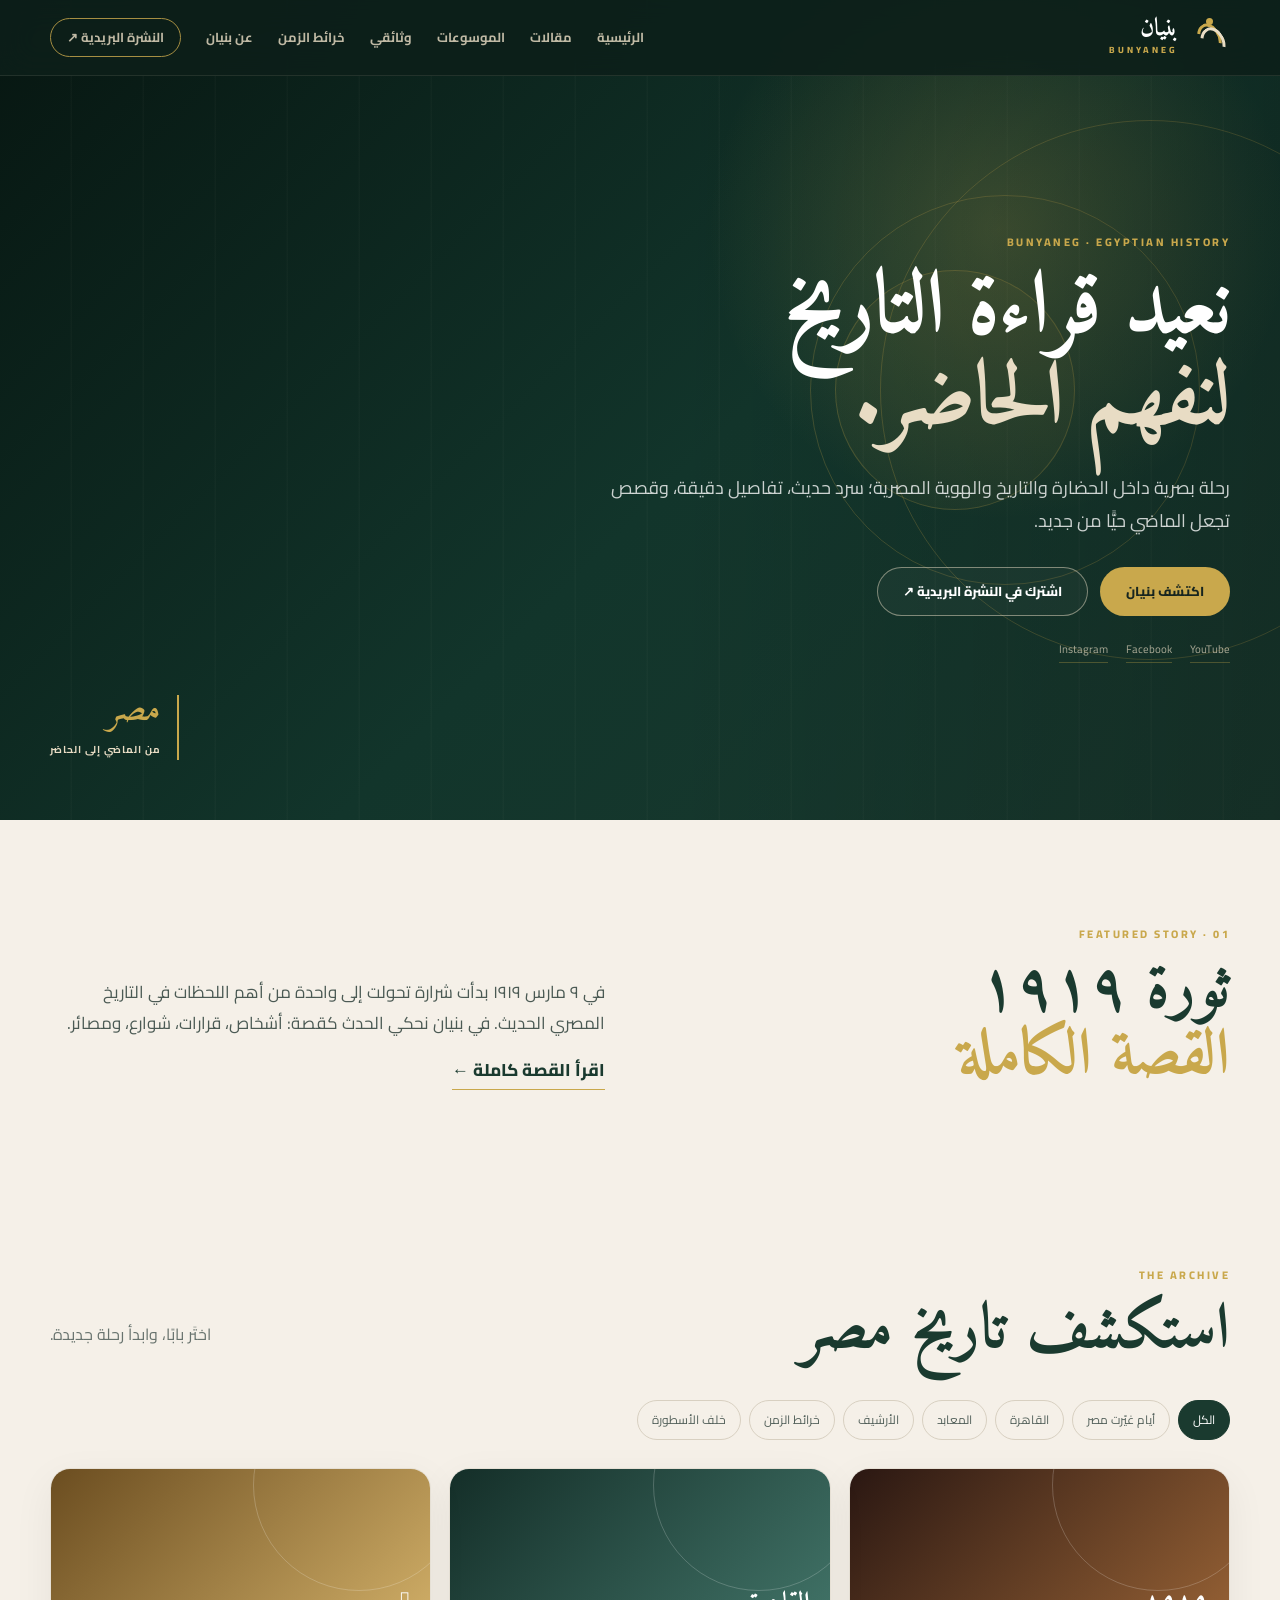
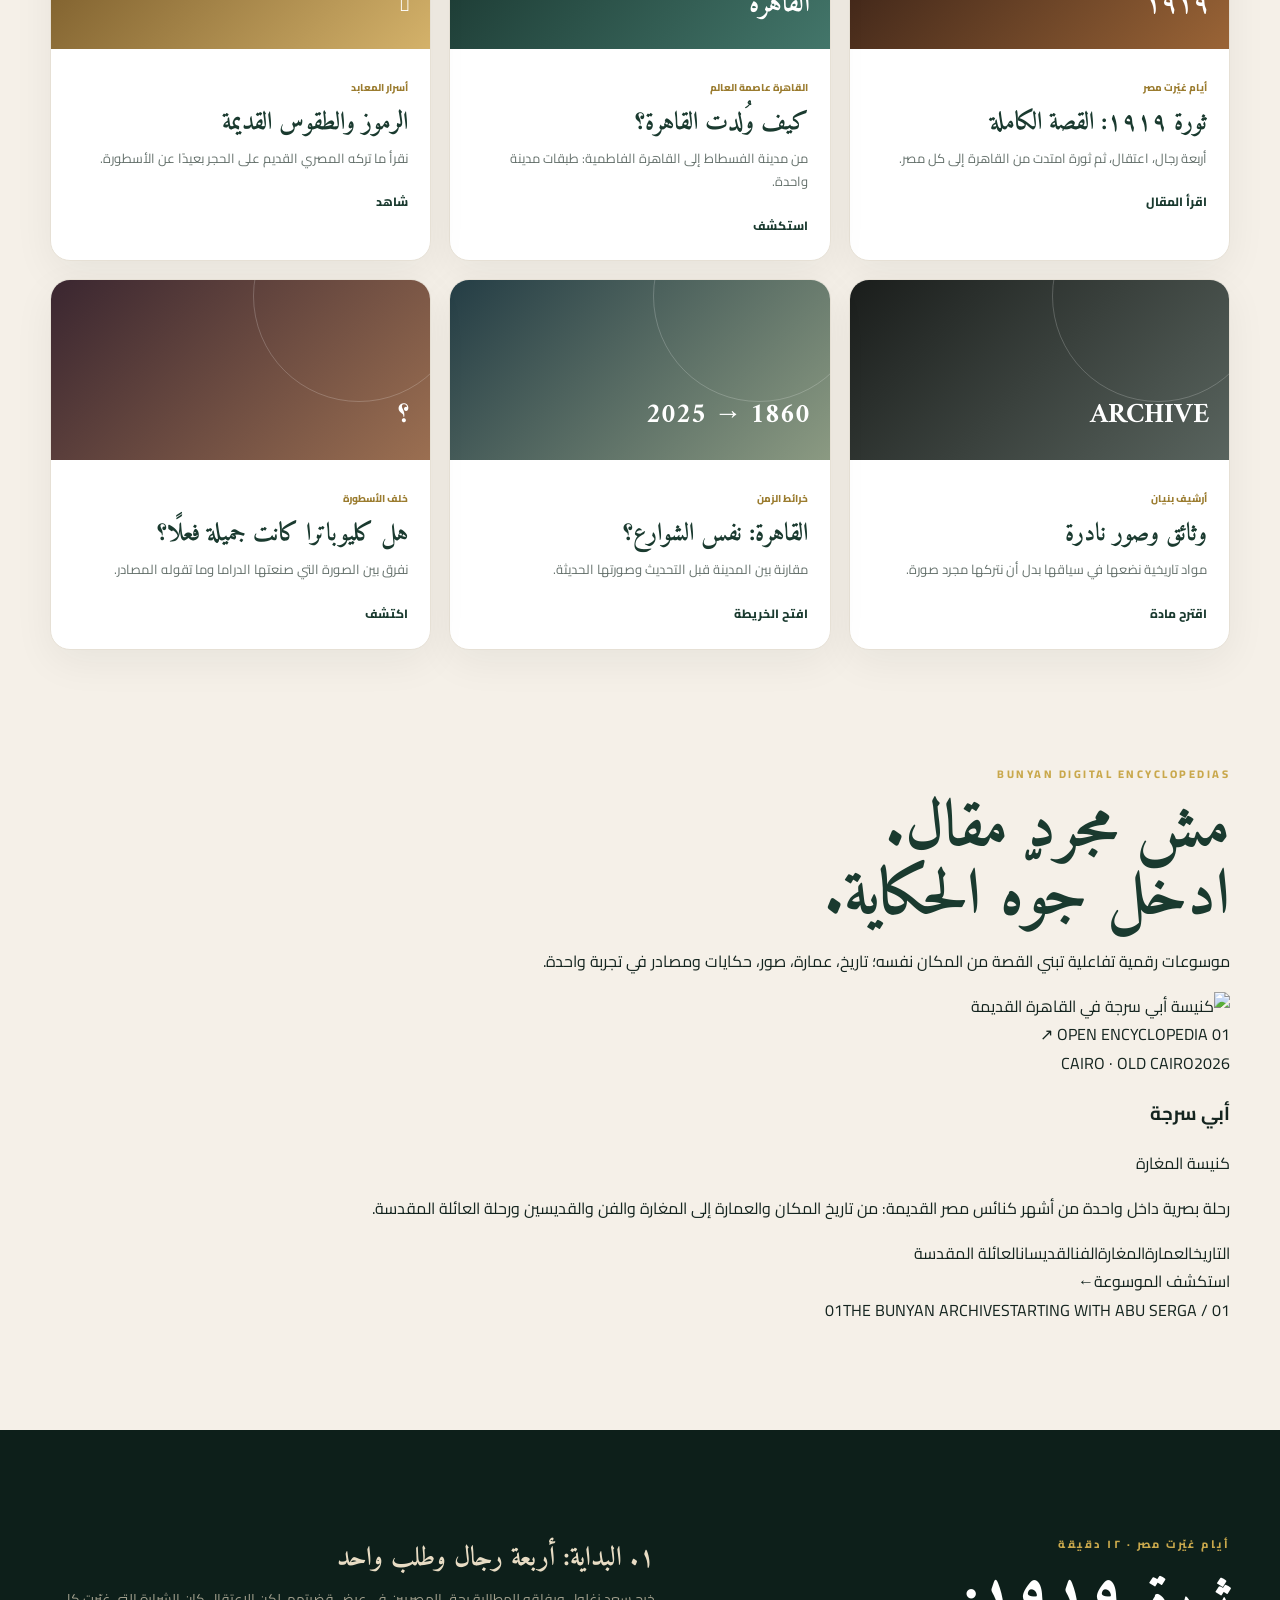
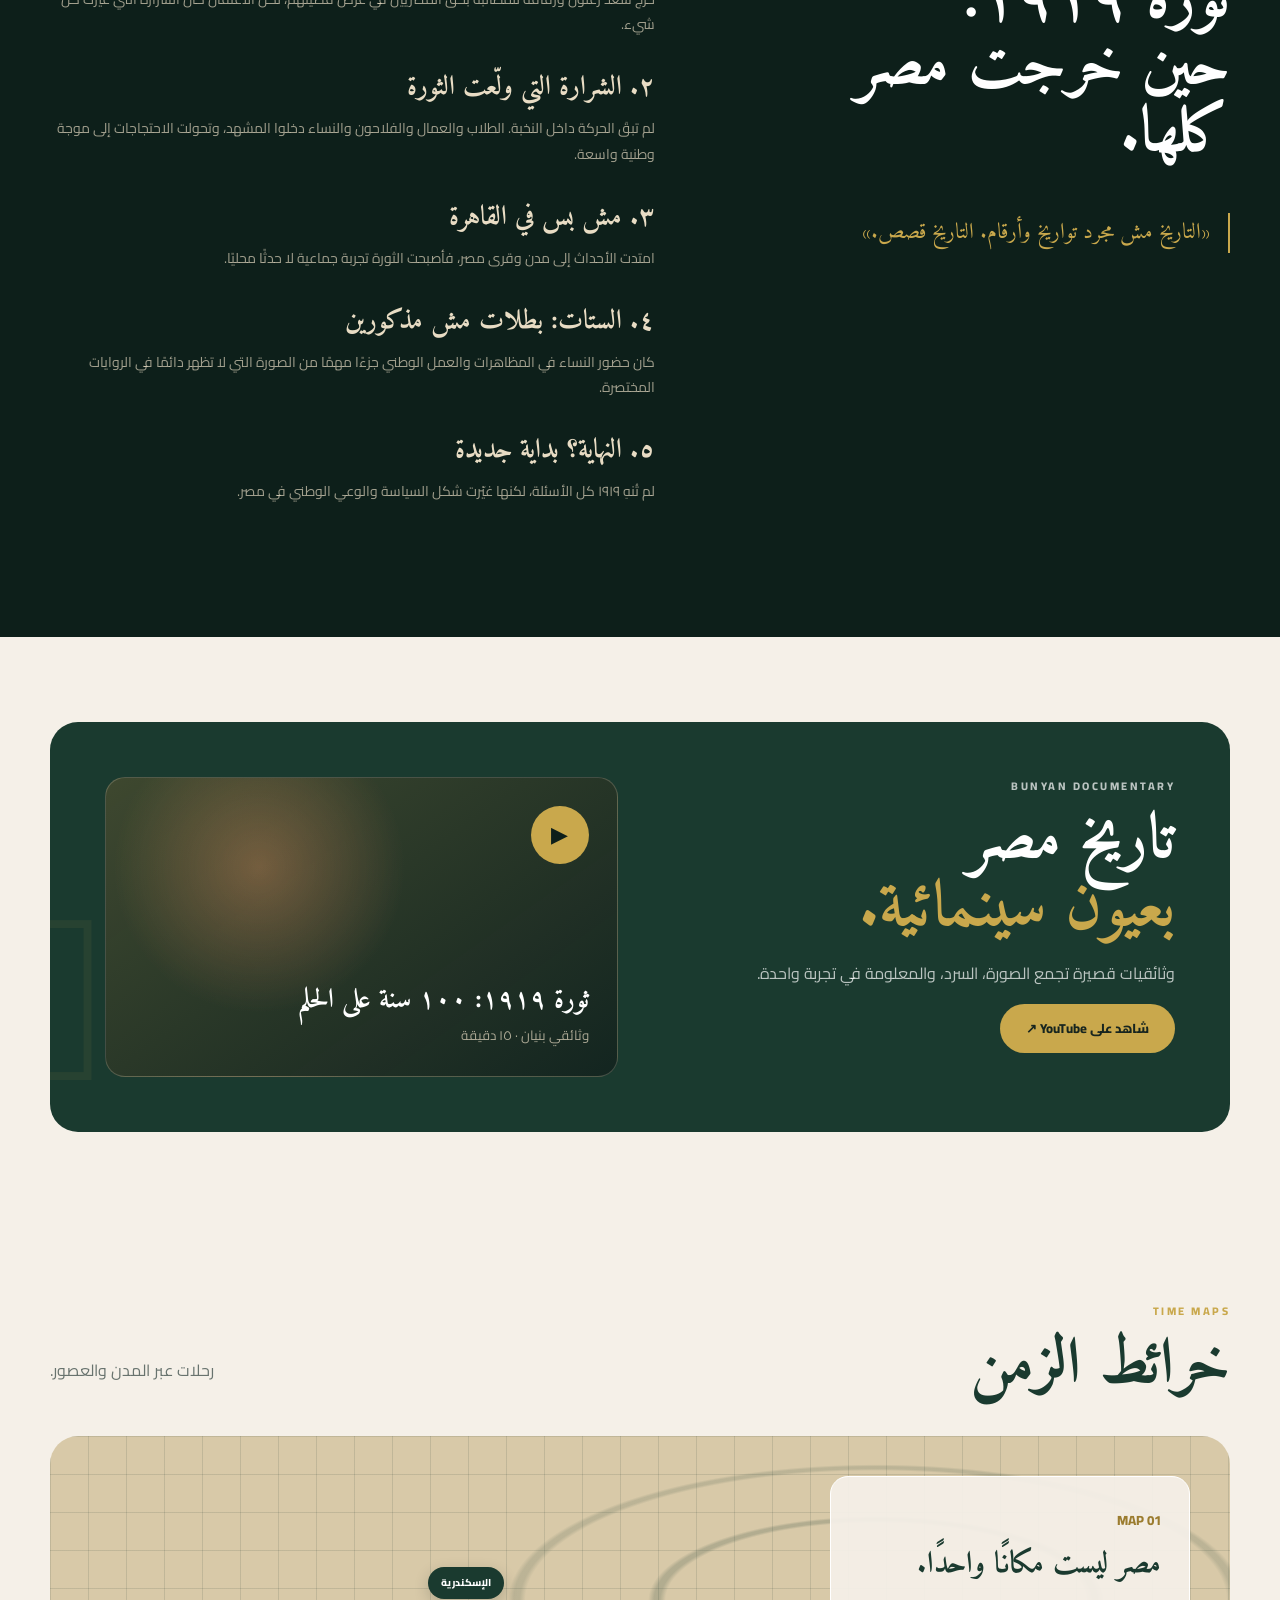
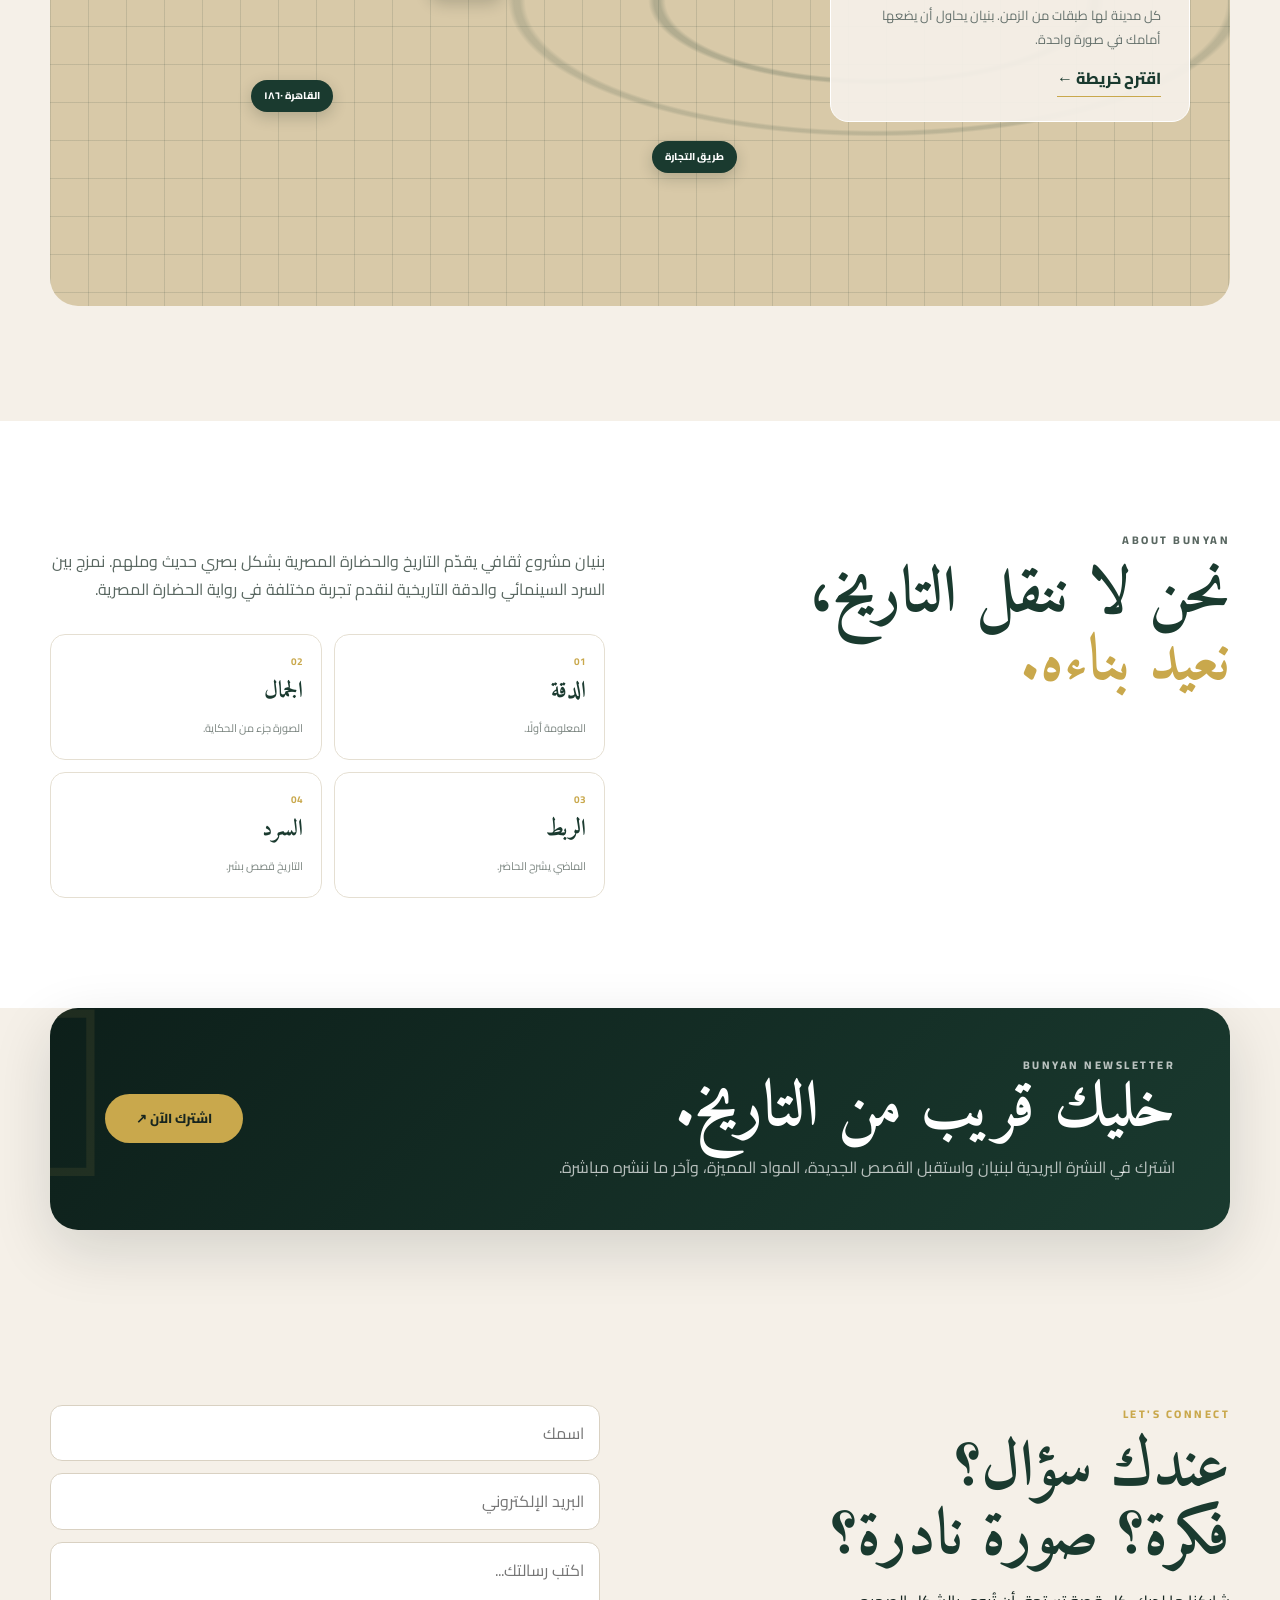
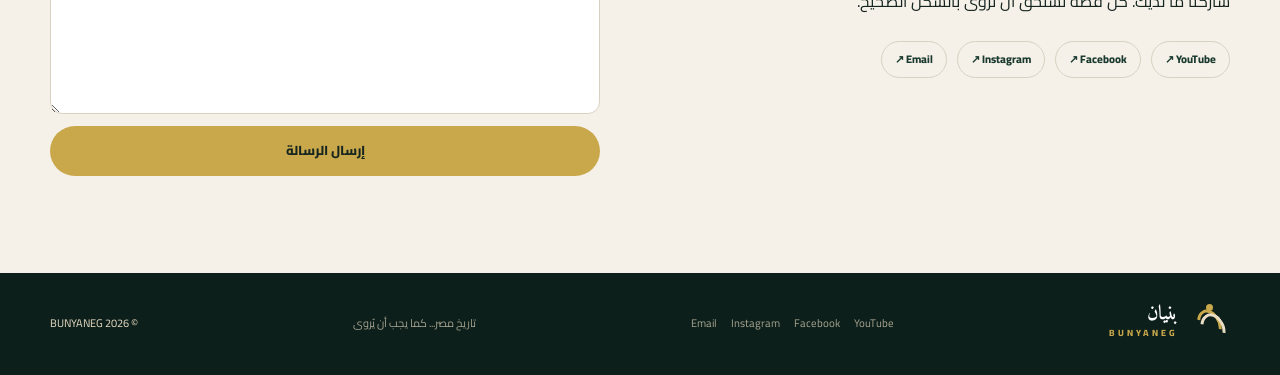
==== commit 2025583c: "Redesign digital encyclopedia feature section" ====
--- a/index.html
+++ b/index.html
@@ -22,19 +22,30 @@
 <article class="card" data-cat="myths"><div class="visual v6"><b>؟</b></div><div><span>خلف الأسطورة</span><h3>هل كليوباترا كانت جميلة فعلًا؟</h3><p>نفرق بين الصورة التي صنعتها الدراما وما تقوله المصادر.</p><a href="#article">اكتشف</a></div></article>
 </div></section>
 <section id="encyclopedias" class="section wrap bunyan-encyclopedia">
-  <div class="encyclopedia-shell">
-    <div class="encyclopedia-image">
+  <div class="encyclopedia-intro">
+    <div>
+      <p class="eyebrow">BUNYAN DIGITAL ENCYCLOPEDIAS</p>
+      <h2>مش مجرد مقال.<br><span>ادخل جوّه الحكاية.</span></h2>
+    </div>
+    <p>موسوعات رقمية تفاعلية تبني القصة من المكان نفسه؛ تاريخ، عمارة، صور، حكايات ومصادر في تجربة واحدة.</p>
+  </div>
+  <a class="encyclopedia-feature" href="https://bunyaneg.github.io/ABU-SERGA/" target="_blank" rel="noopener">
+    <div class="encyclopedia-photo">
       <img src="https://egymonuments.gov.eg/media/1385/_mg_0134.jpg?anchor=center&height=850&mode=crop&rnd=133881476880000000&width=1250" alt="كنيسة أبي سرجة في القاهرة القديمة">
-      <div class="encyclopedia-badge">BUNYAN<br><span>DIGITAL ENCYCLOPEDIA</span></div>
+      <div class="encyclopedia-photo-shade"></div>
+      <span class="encyclopedia-number">01</span>
+      <span class="encyclopedia-open">OPEN ENCYCLOPEDIA ↗</span>
     </div>
-    <div class="encyclopedia-copy">
-      <p class="eyebrow">BUNYAN DIGITAL ENCYCLOPEDIAS · 01</p>
-      <h2>أبي سرجة<br><span>من الداخل.</span></h2>
-      <p>أول موسوعة رقمية تفاعلية من بنيان تأخذك داخل كنيسة أبي سرجة: تاريخها، عمارتها، المغارة، الفن، القديسان سرجيوس وباخوس، ورحلة العائلة المقدسة — بشرح مبسط وتفاصيل موثقة.</p>
-      <div class="encyclopedia-tags"><span>التاريخ</span><span>العمارة</span><span>المغارة</span><span>الفن</span><span>العائلة المقدسة</span></div>
-      <a class="btn gold" href="https://bunyaneg.github.io/ABU-SERGA/" target="_blank" rel="noopener">استكشف الموسوعة ↗</a>
+    <div class="encyclopedia-feature-copy">
+      <div class="encyclopedia-meta"><span>CAIRO · OLD CAIRO</span><span>2026</span></div>
+      <h3>أبي سرجة</h3>
+      <div class="encyclopedia-ar">كنيسة المغارة</div>
+      <p>رحلة بصرية داخل واحدة من أشهر كنائس مصر القديمة: من تاريخ المكان والعمارة إلى المغارة والفن والقديسين ورحلة العائلة المقدسة.</p>
+      <div class="encyclopedia-topics"><span>التاريخ</span><span>العمارة</span><span>المغارة</span><span>الفن</span><span>القديسان</span><span>العائلة المقدسة</span></div>
+      <div class="encyclopedia-cta"><span>استكشف الموسوعة</span><b>←</b></div>
     </div>
-  </div>
+  </a>
+  <div class="encyclopedia-footer"><span>01 / 01</span><span>THE BUNYAN ARCHIVE</span><span>STARTING WITH ABU SERGA</span></div>
 </section>
 <section id="article" class="story"><div class="wrap story-grid"><div><p class="eyebrow">أيام غيّرت مصر · ١٢ دقيقة</p><h2>ثورة ١٩١٩:<br>حين خرجت مصر كلها.</h2><p class="quote">«التاريخ مش مجرد تواريخ وأرقام. التاريخ قصص.»</p></div><div class="story-text"><h3>١. البداية: أربعة رجال وطلب واحد</h3><p>خرج سعد زغلول ورفاقه للمطالبة بحق المصريين في عرض قضيتهم، لكن الاعتقال كان الشرارة التي غيّرت كل شيء.</p><h3>٢. الشرارة التي ولّعت الثورة</h3><p>لم تبقَ الحركة داخل النخبة. الطلاب والعمال والفلاحون والنساء دخلوا المشهد، وتحولت الاحتجاجات إلى موجة وطنية واسعة.</p><h3>٣. مش بس في القاهرة</h3><p>امتدت الأحداث إلى مدن وقرى مصر، فأصبحت الثورة تجربة جماعية لا حدثًا محليًا.</p><h3>٤. الستات: بطلات مش مذكورين</h3><p>كان حضور النساء في المظاهرات والعمل الوطني جزءًا مهمًا من الصورة التي لا تظهر دائمًا في الروايات المختصرة.</p><h3>٥. النهاية؟ بداية جديدة</h3><p>لم تُنهِ ١٩١٩ كل الأسئلة، لكنها غيّرت شكل السياسة والوعي الوطني في مصر.</p></div></div></section>
 <section id="documentary" class="section wrap"><div class="cinema"><div><p class="eyebrow">BUNYAN DOCUMENTARY</p><h2>تاريخ مصر<br><span>بعيون سينمائية.</span></h2><p>وثائقيات قصيرة تجمع الصورة، السرد، والمعلومة في تجربة واحدة.</p><a class="btn gold" href="https://www.youtube.com/@bunyan_eg" target="_blank" rel="noopener">شاهد على YouTube ↗</a></div><div class="reel"><span>▶</span><strong>ثورة ١٩١٩: ١٠٠ سنة على الحلم</strong><small>وثائقي بنيان · ١٥ دقيقة</small></div></div></section>
--- a/css/style.css
+++ b/css/style.css
@@ -1 +1,18 @@
-:root{--g:#1A3A2F;--dg:#0D1F1A;--gold:#C9A84C;--cream:#E8DCC4;--paper:#F5F0E8;--white:#fff;--ink:#14241f;--line:rgba(201,168,76,.28);--max:1180px}*{box-sizing:border-box}html{scroll-behavior:smooth}body{margin:0;background:var(--paper);color:var(--ink);font-family:Cairo,Arial,sans-serif;line-height:1.8}a{text-decoration:none;color:inherit}button,input,textarea{font:inherit}.wrap{width:min(var(--max),calc(100% - 40px));margin:auto}.nav{position:fixed;top:0;left:0;right:0;height:76px;z-index:20;display:flex;align-items:center;justify-content:space-between;padding:0 max(20px,calc((100vw - var(--max))/2));background:rgba(13,31,26,.88);backdrop-filter:blur(16px);border-bottom:1px solid rgba(232,220,196,.1);color:var(--cream)}.brand{display:flex;align-items:center;gap:10px}.brand strong{display:block;font-family:Amiri,serif;font-size:25px;line-height:1;color:#fff}.brand small{display:block;color:var(--gold);font-size:9px;letter-spacing:3px;font-weight:800}.mark{width:42px;height:42px;display:block;position:relative}.mark i,.mark b{position:absolute;display:block;border:3px solid var(--gold);border-left-color:transparent;border-bottom-color:transparent;border-radius:60% 45% 60% 45%;transform:rotate(-36deg)}.mark i{inset:6px 9px 5px 10px}.mark b{inset:10px 5px 1px 13px;border-color:var(--cream);border-left-color:transparent;border-bottom-color:transparent}.mark em{position:absolute;width:7px;height:7px;background:var(--gold);border-radius:50%;top:1px;left:18px}.nav nav{display:flex;align-items:center;gap:25px;font-size:13px;font-weight:700}.nav nav a{opacity:.82;transition:.2s}.nav nav a:hover{opacity:1;color:#fff}.nav-cta{border:1px solid var(--gold);padding:7px 16px;border-radius:999px;color:var(--cream)!important}.menu{display:none;background:none;border:0;color:#fff;font-size:25px}.hero{min-height:820px;padding-top:76px;background:radial-gradient(circle at 78% 28%,rgba(201,168,76,.25),transparent 25%),linear-gradient(135deg,#071611 0%,#12352b 55%,#1a3a2f 100%);position:relative;overflow:hidden;color:#fff;display:flex;align-items:center}.hero:after{content:"";position:absolute;inset:0;background:linear-gradient(90deg,transparent 0 52%,rgba(0,0,0,.2)),repeating-linear-gradient(90deg,transparent 0 70px,rgba(232,220,196,.025) 71px 72px);pointer-events:none}.hero-bg span{position:absolute;border:1px solid rgba(201,168,76,.25);border-radius:50%;filter:blur(.2px)}.hero-bg span:nth-child(1){width:540px;height:540px;right:-140px;top:120px}.hero-bg span:nth-child(2){width:390px;height:390px;right:80px;top:195px}.hero-bg span:nth-child(3){width:240px;height:240px;right:205px;top:270px;background:rgba(201,168,76,.06)}.hero-copy{width:min(760px,calc(100% - 40px));margin-right:max(20px,calc((100vw - var(--max))/2));position:relative;z-index:2}.eyebrow{color:var(--gold);font-size:11px;font-weight:800;letter-spacing:2.5px;margin:0 0 12px}.hero h1{font-family:Amiri,serif;font-size:clamp(54px,7vw,100px);line-height:1.02;margin:0 0 25px;letter-spacing:-2px}.hero h1 mark{background:none;color:var(--cream)}.lead{font-size:18px;max-width:650px;color:rgba(255,255,255,.78)}.actions{display:flex;gap:12px;margin-top:30px;flex-wrap:wrap}.btn{display:inline-flex;align-items:center;justify-content:center;border-radius:999px;padding:12px 25px;border:1px solid transparent;font-weight:800;font-size:13px;cursor:pointer}.gold{background:var(--gold);color:#17251f}.ghost{border-color:rgba(232,220,196,.5);color:#fff;background:rgba(255,255,255,.03)}.hero-socials{display:flex;gap:18px;margin-top:24px;flex-wrap:wrap}.hero-socials a{font-size:11px;color:var(--cream);opacity:.7;border-bottom:1px solid rgba(201,168,76,.45);padding-bottom:2px;transition:.2s}.hero-socials a:hover{opacity:1;color:#fff}.hero-stamp{position:absolute;left:max(25px,calc((100vw - var(--max))/2));bottom:60px;color:var(--gold);font-family:Amiri,serif;font-size:38px;line-height:.85;border-right:2px solid var(--gold);padding-right:16px;z-index:2}.hero-stamp small{font:700 10px Cairo;color:var(--cream);letter-spacing:1px}.intro{display:grid;grid-template-columns:1fr 1fr;gap:70px;padding:105px 0 90px}.intro h2,.section h2,.about h2,.contact h2,.cinema h2,.newsletter h2{font-family:Amiri,serif;font-size:clamp(42px,5vw,70px);line-height:1.05;color:var(--g);margin:0}.intro h2 span,.cinema h2 span,.about h2 span{color:var(--gold)}.intro>div:last-child{padding-top:35px;font-size:17px;color:#4b5a54}.text-link{font-weight:800;color:var(--g);border-bottom:1px solid var(--gold);padding-bottom:3px}.section{padding:85px 0}.section-head{display:flex;justify-content:space-between;align-items:end;margin-bottom:35px;gap:30px}.section-head>p{max-width:330px;color:#68736e}.filters{display:flex;gap:8px;flex-wrap:wrap;margin-bottom:28px}.filters button{background:transparent;border:1px solid #d8d0c1;color:#52605a;padding:8px 14px;border-radius:999px;cursor:pointer;font-size:12px}.filters button.active,.filters button:hover{background:var(--g);border-color:var(--g);color:#fff}.grid{display:grid;grid-template-columns:repeat(3,1fr);gap:18px}.card{background:#fff;border:1px solid #e6e0d5;border-radius:20px;overflow:hidden;box-shadow:0 12px 40px rgba(13,31,26,.06);transition:.25s}.card:hover{transform:translateY(-6px);box-shadow:0 20px 50px rgba(13,31,26,.12)}.card .visual{height:180px;display:flex;align-items:flex-end;padding:20px;color:#fff;position:relative;overflow:hidden}.visual:before{content:"";position:absolute;width:210px;height:210px;border:1px solid rgba(255,255,255,.2);border-radius:50%;right:-35px;top:-90px}.visual b{font:700 28px Amiri,serif;position:relative;z-index:1}.v1{background:linear-gradient(135deg,#2a1712,#9a6436)}.v2{background:linear-gradient(135deg,#142e28,#43766a)}.v3{background:linear-gradient(135deg,#6b4d20,#d4b26a)}.v4{background:linear-gradient(135deg,#1a1d1b,#59645e)}.v5{background:linear-gradient(135deg,#243d45,#8b9a82)}.v6{background:linear-gradient(135deg,#3a2630,#9b6f51)}.card>div:last-child{padding:22px}.card span{color:#9b7c2f;font-size:10px;font-weight:800}.card h3{font:700 25px Amiri,serif;line-height:1.25;color:var(--g);margin:8px 0}.card p{font-size:13px;color:#65716c;margin:0 0 16px}.card a{font-size:12px;font-weight:800;color:var(--g)}.story{background:var(--dg);color:var(--cream);padding:105px 0}.story-grid{display:grid;grid-template-columns:.9fr 1.1fr;gap:80px}.story h2{font:700 clamp(45px,5vw,72px) Amiri,serif;line-height:1.05;color:#fff;margin:0}.quote{border-right:2px solid var(--gold);padding-right:18px;color:var(--gold);font-family:Amiri,serif;font-size:22px;margin-top:45px}.story-text h3{font:700 27px Amiri,serif;color:var(--cream);margin:0 0 5px}.story-text p{color:rgba(232,220,196,.68);font-size:14px;margin:0 0 27px}.cinema{background:var(--g);border-radius:28px;padding:55px;color:#fff;display:grid;grid-template-columns:1fr 1fr;gap:45px;overflow:hidden;position:relative}.cinema:after{content:"𓂀";position:absolute;font:300 240px Amiri;left:-30px;bottom:-100px;color:rgba(201,168,76,.08)}.cinema h2{color:#fff}.cinema p{color:rgba(255,255,255,.7);max-width:500px}.reel{min-height:300px;border:1px solid rgba(232,220,196,.22);border-radius:20px;background:linear-gradient(145deg,rgba(201,168,76,.22),rgba(0,0,0,.18)),radial-gradient(circle at 30% 30%,#6b5540,transparent 35%),#172d27;display:flex;flex-direction:column;justify-content:flex-end;padding:28px;position:relative}.reel>span{position:absolute;top:28px;right:28px;width:58px;height:58px;border-radius:50%;display:grid;place-items:center;background:var(--gold);color:var(--dg);font-size:22px}.reel strong{font:700 27px Amiri,serif}.reel small{color:var(--cream);opacity:.7}.maps{padding-bottom:115px}.map-board{height:470px;background:#d8c9a8;position:relative;border-radius:28px;overflow:hidden;background-image:linear-gradient(rgba(20,45,38,.12) 1px,transparent 1px),linear-gradient(90deg,rgba(20,45,38,.12) 1px,transparent 1px);background-size:38px 38px}.map-lines{position:absolute;inset:0;background:radial-gradient(ellipse at 70% 35%,transparent 0 18%,rgba(26,58,47,.2) 18.5% 19%,transparent 19.5% 30%,rgba(26,58,47,.15) 30.5% 31%,transparent 31.5%)}.map-copy{position:absolute;right:40px;top:40px;width:min(360px,calc(100% - 80px));background:rgba(245,240,232,.94);padding:28px;border-radius:18px;border:1px solid #fff}.map-copy small{color:#9b7c2f;font-weight:800}.map-copy h3{font:700 30px Amiri,serif;color:var(--g);margin:5px 0}.map-copy p{font-size:13px;color:#65716c}.pin{position:absolute;background:var(--g);color:#fff;border-radius:999px;padding:7px 13px;font-size:10px;font-weight:800;box-shadow:0 5px 15px rgba(13,31,26,.2)}.p1{left:17%;top:52%}.p2{left:32%;top:28%}.p3{left:51%;top:65%}.about{background:#fff;padding:110px 0}.about-grid{display:grid;grid-template-columns:1fr 1fr;gap:70px}.about p{color:#596761}.values{display:grid;grid-template-columns:1fr 1fr;gap:12px;margin-top:30px}.values div{padding:18px;border:1px solid #e5dfd2;border-radius:15px}.values b{display:block;color:var(--gold);font-size:10px}.values strong{display:block;font:700 23px Amiri,serif;color:var(--g)}.values span{font-size:11px;color:#7b8580}.newsletter{padding:0 0 90px}.newsletter-inner{position:relative;overflow:hidden;display:flex;align-items:center;justify-content:space-between;gap:35px;padding:48px 55px;border-radius:28px;background:linear-gradient(135deg,var(--dg),var(--g));color:#fff;box-shadow:0 20px 60px rgba(13,31,26,.14)}.newsletter-inner:after{content:"𓂀";position:absolute;left:-30px;bottom:-105px;font:300 250px Amiri;color:rgba(201,168,76,.1);pointer-events:none}.newsletter-inner>div{position:relative;z-index:1}.newsletter h2{color:#fff;margin-bottom:10px}.newsletter p{max-width:650px;color:rgba(255,255,255,.7);margin:0}.newsletter-btn{position:relative;z-index:1;white-space:nowrap;padding-inline:30px}.contact{display:grid;grid-template-columns:1fr 1fr;gap:80px;align-items:start}.contact form{display:grid;gap:12px}.contact input,.contact textarea{border:1px solid #d9d1c2;background:#fff;padding:13px 15px;border-radius:12px;outline:none}.contact input:focus,.contact textarea:focus{border-color:var(--gold)}.contact form small{color:var(--g)}.social-links{display:flex;gap:10px;flex-wrap:wrap;margin-top:25px}.social-links a{padding:8px 13px;border:1px solid #d8d0c1;border-radius:999px;font-size:11px;font-weight:800;color:var(--g);transition:.2s}.social-links a:hover{background:var(--g);border-color:var(--g);color:#fff}.foot{display:flex;align-items:center;justify-content:space-between;gap:20px;font-size:11px}.footer-socials{display:flex;gap:14px;flex-wrap:wrap;color:var(--cream)}.footer-socials a{opacity:.7;transition:.2s}.footer-socials a:hover{opacity:1;color:#fff}footer{background:var(--dg);color:var(--cream);padding:30px 0}.foot p{opacity:.7;margin:0}.foot .brand strong{font-size:20px}@media(max-width:850px){.nav nav{display:none}.menu{display:block}.nav nav.open{position:absolute;display:flex;flex-direction:column;top:76px;right:0;left:0;padding:20px;background:var(--dg)}.hero{min-height:760px}.hero h1{font-size:60px}.hero-stamp{display:none}.intro,.story-grid,.cinema,.about-grid,.contact{grid-template-columns:1fr;gap:35px}.intro>div:last-child{padding-top:0}.grid{grid-template-columns:1fr 1fr}.section-head{display:block}.section-head>p{margin-top:8px}.map-board{height:540px}.newsletter-inner{align-items:flex-start;flex-direction:column;padding:38px 30px}}@media(max-width:560px){.wrap{width:min(100% - 28px,var(--max))}.nav{height:68px}.hero{padding-top:68px}.hero h1{font-size:49px}.lead{font-size:15px}.grid{grid-template-columns:1fr}.section{padding:65px 0}.story{padding:70px 0}.cinema{padding:30px}.reel{min-height:240px}.map-copy{right:14px;top:14px;width:calc(100% - 28px)}.pin{display:none}.newsletter{padding-bottom:65px}.newsletter-inner{padding:30px 24px}.newsletter h2{font-size:44px}.newsletter-btn{width:100%}.foot{flex-direction:column;align-items:flex-start}.values{grid-template-columns:1fr}}+:root{--g:#1A3A2F;--dg:#0D1F1A;--gold:#C9A84C;--cream:#E8DCC4;--paper:#F5F0E8;--white:#fff;--ink:#14241f;--line:rgba(201,168,76,.28);--max:1180px}*{box-sizing:border-box}html{scroll-behavior:smooth}body{margin:0;background:var(--paper);color:var(--ink);font-family:Cairo,Arial,sans-serif;line-height:1.8}a{text-decoration:none;color:inherit}button,input,textarea{font:inherit}.wrap{width:min(var(--max),calc(100% - 40px));margin:auto}.nav{position:fixed;top:0;left:0;right:0;height:76px;z-index:20;display:flex;align-items:center;justify-content:space-between;padding:0 max(20px,calc((100vw - var(--max))/2));background:rgba(13,31,26,.88);backdrop-filter:blur(16px);border-bottom:1px solid rgba(232,220,196,.1);color:var(--cream)}.brand{display:flex;align-items:center;gap:10px}.brand strong{display:block;font-family:Amiri,serif;font-size:25px;line-height:1;color:#fff}.brand small{display:block;color:var(--gold);font-size:9px;letter-spacing:3px;font-weight:800}.mark{width:42px;height:42px;display:block;position:relative}.mark i,.mark b{position:absolute;display:block;border:3px solid var(--gold);border-left-color:transparent;border-bottom-color:transparent;border-radius:60% 45% 60% 45%;transform:rotate(-36deg)}.mark i{inset:6px 9px 5px 10px}.mark b{inset:10px 5px 1px 13px;border-color:var(--cream);border-left-color:transparent;border-bottom-color:transparent}.mark em{position:absolute;width:7px;height:7px;background:var(--gold);border-radius:50%;top:1px;left:18px}.nav nav{display:flex;align-items:center;gap:25px;font-size:13px;font-weight:700}.nav nav a{opacity:.82;transition:.2s}.nav nav a:hover{opacity:1;color:#fff}.nav-cta{border:1px solid var(--gold);padding:7px 16px;border-radius:999px;color:var(--cream)!important}.menu{display:none;background:none;border:0;color:#fff;font-size:25px}.hero{min-height:820px;padding-top:76px;background:radial-gradient(circle at 78% 28%,rgba(201,168,76,.25),transparent 25%),linear-gradient(135deg,#071611 0%,#12352b 55%,#1a3a2f 100%);position:relative;overflow:hidden;color:#fff;display:flex;align-items:center}.hero:after{content:"";position:absolute;inset:0;background:linear-gradient(90deg,transparent 0 52%,rgba(0,0,0,.2)),repeating-linear-gradient(90deg,transparent 0 70px,rgba(232,220,196,.025) 71px 72px);pointer-events:none}.hero-bg span{position:absolute;border:1px solid rgba(201,168,76,.25);border-radius:50%;filter:blur(.2px)}.hero-bg span:nth-child(1){width:540px;height:540px;right:-140px;top:120px}.hero-bg span:nth-child(2){width:390px;height:390px;right:80px;top:195px}.hero-bg span:nth-child(3){width:240px;height:240px;right:205px;top:270px;background:rgba(201,168,76,.06)}.hero-copy{width:min(760px,calc(100% - 40px));margin-right:max(20px,calc((100vw - var(--max))/2));position:relative;z-index:2}.eyebrow{color:var(--gold);font-size:11px;font-weight:800;letter-spacing:2.5px;margin:0 0 12px}.hero h1{font-family:Amiri,serif;font-size:clamp(54px,7vw,100px);line-height:1.02;margin:0 0 25px;letter-spacing:-2px}.hero h1 mark{background:none;color:var(--cream)}.lead{font-size:18px;max-width:650px;color:rgba(255,255,255,.78)}.actions{display:flex;gap:12px;margin-top:30px;flex-wrap:wrap}.btn{display:inline-flex;align-items:center;justify-content:center;border-radius:999px;padding:12px 25px;border:1px solid transparent;font-weight:800;font-size:13px;cursor:pointer}.gold{background:var(--gold);color:#17251f}.ghost{border-color:rgba(232,220,196,.5);color:#fff;background:rgba(255,255,255,.03)}.hero-socials{display:flex;gap:18px;margin-top:24px;flex-wrap:wrap}.hero-socials a{font-size:11px;color:var(--cream);opacity:.7;border-bottom:1px solid rgba(201,168,76,.45);padding-bottom:2px;transition:.2s}.hero-socials a:hover{opacity:1;color:#fff}.hero-stamp{position:absolute;left:max(25px,calc((100vw - var(--max))/2));bottom:60px;color:var(--gold);font-family:Amiri,serif;font-size:38px;line-height:.85;border-right:2px solid var(--gold);padding-right:16px;z-index:2}.hero-stamp small{font:700 10px Cairo;color:var(--cream);letter-spacing:1px}.intro{display:grid;grid-template-columns:1fr 1fr;gap:70px;padding:105px 0 90px}.intro h2,.section h2,.about h2,.contact h2,.cinema h2,.newsletter h2{font-family:Amiri,serif;font-size:clamp(42px,5vw,70px);line-height:1.05;color:var(--g);margin:0}.intro h2 span,.cinema h2 span,.about h2 span{color:var(--gold)}.intro>div:last-child{padding-top:35px;font-size:17px;color:#4b5a54}.text-link{font-weight:800;color:var(--g);border-bottom:1px solid var(--gold);padding-bottom:3px}.section{padding:85px 0}.section-head{display:flex;justify-content:space-between;align-items:end;margin-bottom:35px;gap:30px}.section-head>p{max-width:330px;color:#68736e}.filters{display:flex;gap:8px;flex-wrap:wrap;margin-bottom:28px}.filters button{background:transparent;border:1px solid #d8d0c1;color:#52605a;padding:8px 14px;border-radius:999px;cursor:pointer;font-size:12px}.filters button.active,.filters button:hover{background:var(--g);border-color:var(--g);color:#fff}.grid{display:grid;grid-template-columns:repeat(3,1fr);gap:18px}.card{background:#fff;border:1px solid #e6e0d5;border-radius:20px;overflow:hidden;box-shadow:0 12px 40px rgba(13,31,26,.06);transition:.25s}.card:hover{transform:translateY(-6px);box-shadow:0 20px 50px rgba(13,31,26,.12)}.card .visual{height:180px;display:flex;align-items:flex-end;padding:20px;color:#fff;position:relative;overflow:hidden}.visual:before{content:"";position:absolute;width:210px;height:210px;border:1px solid rgba(255,255,255,.2);border-radius:50%;right:-35px;top:-90px}.visual b{font:700 28px Amiri,serif;position:relative;z-index:1}.v1{background:linear-gradient(135deg,#2a1712,#9a6436)}.v2{background:linear-gradient(135deg,#142e28,#43766a)}.v3{background:linear-gradient(135deg,#6b4d20,#d4b26a)}.v4{background:linear-gradient(135deg,#1a1d1b,#59645e)}.v5{background:linear-gradient(135deg,#243d45,#8b9a82)}.v6{background:linear-gradient(135deg,#3a2630,#9b6f51)}.card>div:last-child{padding:22px}.card span{color:#9b7c2f;font-size:10px;font-weight:800}.card h3{font:700 25px Amiri,serif;line-height:1.25;color:var(--g);margin:8px 0}.card p{font-size:13px;color:#65716c;margin:0 0 16px}.card a{font-size:12px;font-weight:800;color:var(--g)}.story{background:var(--dg);color:var(--cream);padding:105px 0}.story-grid{display:grid;grid-template-columns:.9fr 1.1fr;gap:80px}.story h2{font:700 clamp(45px,5vw,72px) Amiri,serif;line-height:1.05;color:#fff;margin:0}.quote{border-right:2px solid var(--gold);padding-right:18px;color:var(--gold);font-family:Amiri,serif;font-size:22px;margin-top:45px}.story-text h3{font:700 27px Amiri,serif;color:var(--cream);margin:0 0 5px}.story-text p{color:rgba(232,220,196,.68);font-size:14px;margin:0 0 27px}.cinema{background:var(--g);border-radius:28px;padding:55px;color:#fff;display:grid;grid-template-columns:1fr 1fr;gap:45px;overflow:hidden;position:relative}.cinema:after{content:"𓂀";position:absolute;font:300 240px Amiri;left:-30px;bottom:-100px;color:rgba(201,168,76,.08)}.cinema h2{color:#fff}.cinema p{color:rgba(255,255,255,.7);max-width:500px}.reel{min-height:300px;border:1px solid rgba(232,220,196,.22);border-radius:20px;background:linear-gradient(145deg,rgba(201,168,76,.22),rgba(0,0,0,.18)),radial-gradient(circle at 30% 30%,#6b5540,transparent 35%),#172d27;display:flex;flex-direction:column;justify-content:flex-end;padding:28px;position:relative}.reel>span{position:absolute;top:28px;right:28px;width:58px;height:58px;border-radius:50%;display:grid;place-items:center;background:var(--gold);color:var(--dg);font-size:22px}.reel strong{font:700 27px Amiri,serif}.reel small{color:var(--cream);opacity:.7}.maps{padding-bottom:115px}.map-board{height:470px;background:#d8c9a8;position:relative;border-radius:28px;overflow:hidden;background-image:linear-gradient(rgba(20,45,38,.12) 1px,transparent 1px),linear-gradient(90deg,rgba(20,45,38,.12) 1px,transparent 1px);background-size:38px 38px}.map-lines{position:absolute;inset:0;background:radial-gradient(ellipse at 70% 35%,transparent 0 18%,rgba(26,58,47,.2) 18.5% 19%,transparent 19.5% 30%,rgba(26,58,47,.15) 30.5% 31%,transparent 31.5%)}.map-copy{position:absolute;right:40px;top:40px;width:min(360px,calc(100% - 80px));background:rgba(245,240,232,.94);padding:28px;border-radius:18px;border:1px solid #fff}.map-copy small{color:#9b7c2f;font-weight:800}.map-copy h3{font:700 30px Amiri,serif;color:var(--g);margin:5px 0}.map-copy p{font-size:13px;color:#65716c}.pin{position:absolute;background:var(--g);color:#fff;border-radius:999px;padding:7px 13px;font-size:10px;font-weight:800;box-shadow:0 5px 15px rgba(13,31,26,.2)}.p1{left:17%;top:52%}.p2{left:32%;top:28%}.p3{left:51%;top:65%}.about{background:#fff;padding:110px 0}.about-grid{display:grid;grid-template-columns:1fr 1fr;gap:70px}.about p{color:#596761}.values{display:grid;grid-template-columns:1fr 1fr;gap:12px;margin-top:30px}.values div{padding:18px;border:1px solid #e5dfd2;border-radius:15px}.values b{display:block;color:var(--gold);font-size:10px}.values strong{display:block;font:700 23px Amiri,serif;color:var(--g)}.values span{font-size:11px;color:#7b8580}.newsletter{padding:0 0 90px}.newsletter-inner{position:relative;overflow:hidden;display:flex;align-items:center;justify-content:space-between;gap:35px;padding:48px 55px;border-radius:28px;background:linear-gradient(135deg,var(--dg),var(--g));color:#fff;box-shadow:0 20px 60px rgba(13,31,26,.14)}.newsletter-inner:after{content:"𓂀";position:absolute;left:-30px;bottom:-105px;font:300 250px Amiri;color:rgba(201,168,76,.1);pointer-events:none}.newsletter-inner>div{position:relative;z-index:1}.newsletter h2{color:#fff;margin-bottom:10px}.newsletter p{max-width:650px;color:rgba(255,255,255,.7);margin:0}.newsletter-btn{position:relative;z-index:1;white-space:nowrap;padding-inline:30px}.contact{display:grid;grid-template-columns:1fr 1fr;gap:80px;align-items:start}.contact form{display:grid;gap:12px}.contact input,.contact textarea{border:1px solid #d9d1c2;background:#fff;padding:13px 15px;border-radius:12px;outline:none}.contact input:focus,.contact textarea:focus{border-color:var(--gold)}.contact form small{color:var(--g)}.social-links{display:flex;gap:10px;flex-wrap:wrap;margin-top:25px}.social-links a{padding:8px 13px;border:1px solid #d8d0c1;border-radius:999px;font-size:11px;font-weight:800;color:var(--g);transition:.2s}.social-links a:hover{background:var(--g);border-color:var(--g);color:#fff}.foot{display:flex;align-items:center;justify-content:space-between;gap:20px;font-size:11px}.footer-socials{display:flex;gap:14px;flex-wrap:wrap;color:var(--cream)}.footer-socials a{opacity:.7;transition:.2s}.footer-socials a:hover{opacity:1;color:#fff}footer{background:var(--dg);color:var(--cream);padding:30px 0}.foot p{opacity:.7;margin:0}.foot .brand strong{font-size:20px}@media(max-width:850px){.nav nav{display:none}.menu{display:block}.nav nav.open{position:absolute;display:flex;flex-direction:column;top:76px;right:0;left:0;padding:20px;background:var(--dg)}.hero{min-height:760px}.hero h1{font-size:60px}.hero-stamp{display:none}.intro,.story-grid,.cinema,.about-grid,.contact{grid-template-columns:1fr;gap:35px}.intro>div:last-child{padding-top:0}.grid{grid-template-columns:1fr 1fr}.section-head{display:block}.section-head>p{margin-top:8px}.map-board{height:540px}.newsletter-inner{align-items:flex-start;flex-direction:column;padding:38px 30px}}@media(max-width:560px){.wrap{width:min(100% - 28px,var(--max))}.nav{height:68px}.hero{padding-top:68px}.hero h1{font-size:49px}.lead{font-size:15px}.grid{grid-template-columns:1fr}.section{padding:65px 0}.story{padding:70px 0}.cinema{padding:30px}.reel{min-height:240px}.map-copy{right:14px;top:14px;width:calc(100% - 28px)}.pin{display:none}.newsletter{padding-bottom:65px}.newsletter-inner{padding:30px 24px}.newsletter h2{font-size:44px}.newsletter-btn{width:100%}.foot{flex-direction:column;align-items:flex-start}.values{grid-template-columns:1fr}}
+.bunyan-encyclopedia{padding-top:30px;padding-bottom:105px}
+.encyclopedia-shell{display:grid;grid-template-columns:1.05fr .95fr;min-height:500px;background:var(--dg);border-radius:30px;overflow:hidden;position:relative;box-shadow:0 24px 70px rgba(13,31,26,.16)}
+.encyclopedia-image{position:relative;min-height:500px;overflow:hidden}
+.encyclopedia-image:after{content:"";position:absolute;inset:0;background:linear-gradient(90deg,rgba(13,31,26,.05),rgba(13,31,26,.45))}
+.encyclopedia-image img{width:100%;height:100%;object-fit:cover;display:block;filter:saturate(.9)}
+.encyclopedia-badge{position:absolute;top:28px;left:28px;z-index:2;padding:10px 14px;border:1px solid rgba(232,220,196,.35);border-radius:12px;background:rgba(13,31,26,.7);backdrop-filter:blur(8px);color:var(--gold);font-size:11px;font-weight:800;letter-spacing:2px;line-height:1.3}
+.encyclopedia-badge span{color:var(--cream);font-size:8px;letter-spacing:1px}
+.encyclopedia-copy{padding:65px 60px;display:flex;flex-direction:column;justify-content:center;color:#fff;position:relative}
+.encyclopedia-copy:after{content:"𓂀";position:absolute;right:-35px;bottom:-110px;font:300 260px Amiri;color:rgba(201,168,76,.06);pointer-events:none}
+.encyclopedia-copy h2{font-family:Amiri,serif;font-size:clamp(48px,5vw,72px);line-height:1.02;margin:0 0 20px;color:#fff;position:relative;z-index:1}
+.encyclopedia-copy h2 span{color:var(--gold)}
+.encyclopedia-copy>p:not(.eyebrow){color:rgba(255,255,255,.7);max-width:560px;font-size:14px;position:relative;z-index:1}
+.encyclopedia-tags{display:flex;gap:7px;flex-wrap:wrap;margin:12px 0 28px;position:relative;z-index:1}
+.encyclopedia-tags span{font-size:10px;color:var(--cream);border:1px solid rgba(232,220,196,.2);padding:5px 10px;border-radius:999px}
+.encyclopedia-copy .btn{align-self:flex-start;position:relative;z-index:1}
+@media(max-width:850px){.encyclopedia-shell{grid-template-columns:1fr}.encyclopedia-image{min-height:380px}.encyclopedia-copy{padding:45px 35px}}
+@media(max-width:560px){.bunyan-encyclopedia{padding-top:10px;padding-bottom:70px}.encyclopedia-image{min-height:300px}.encyclopedia-badge{top:18px;left:18px}.encyclopedia-copy{padding:38px 24px}.encyclopedia-copy h2{font-size:49px}}
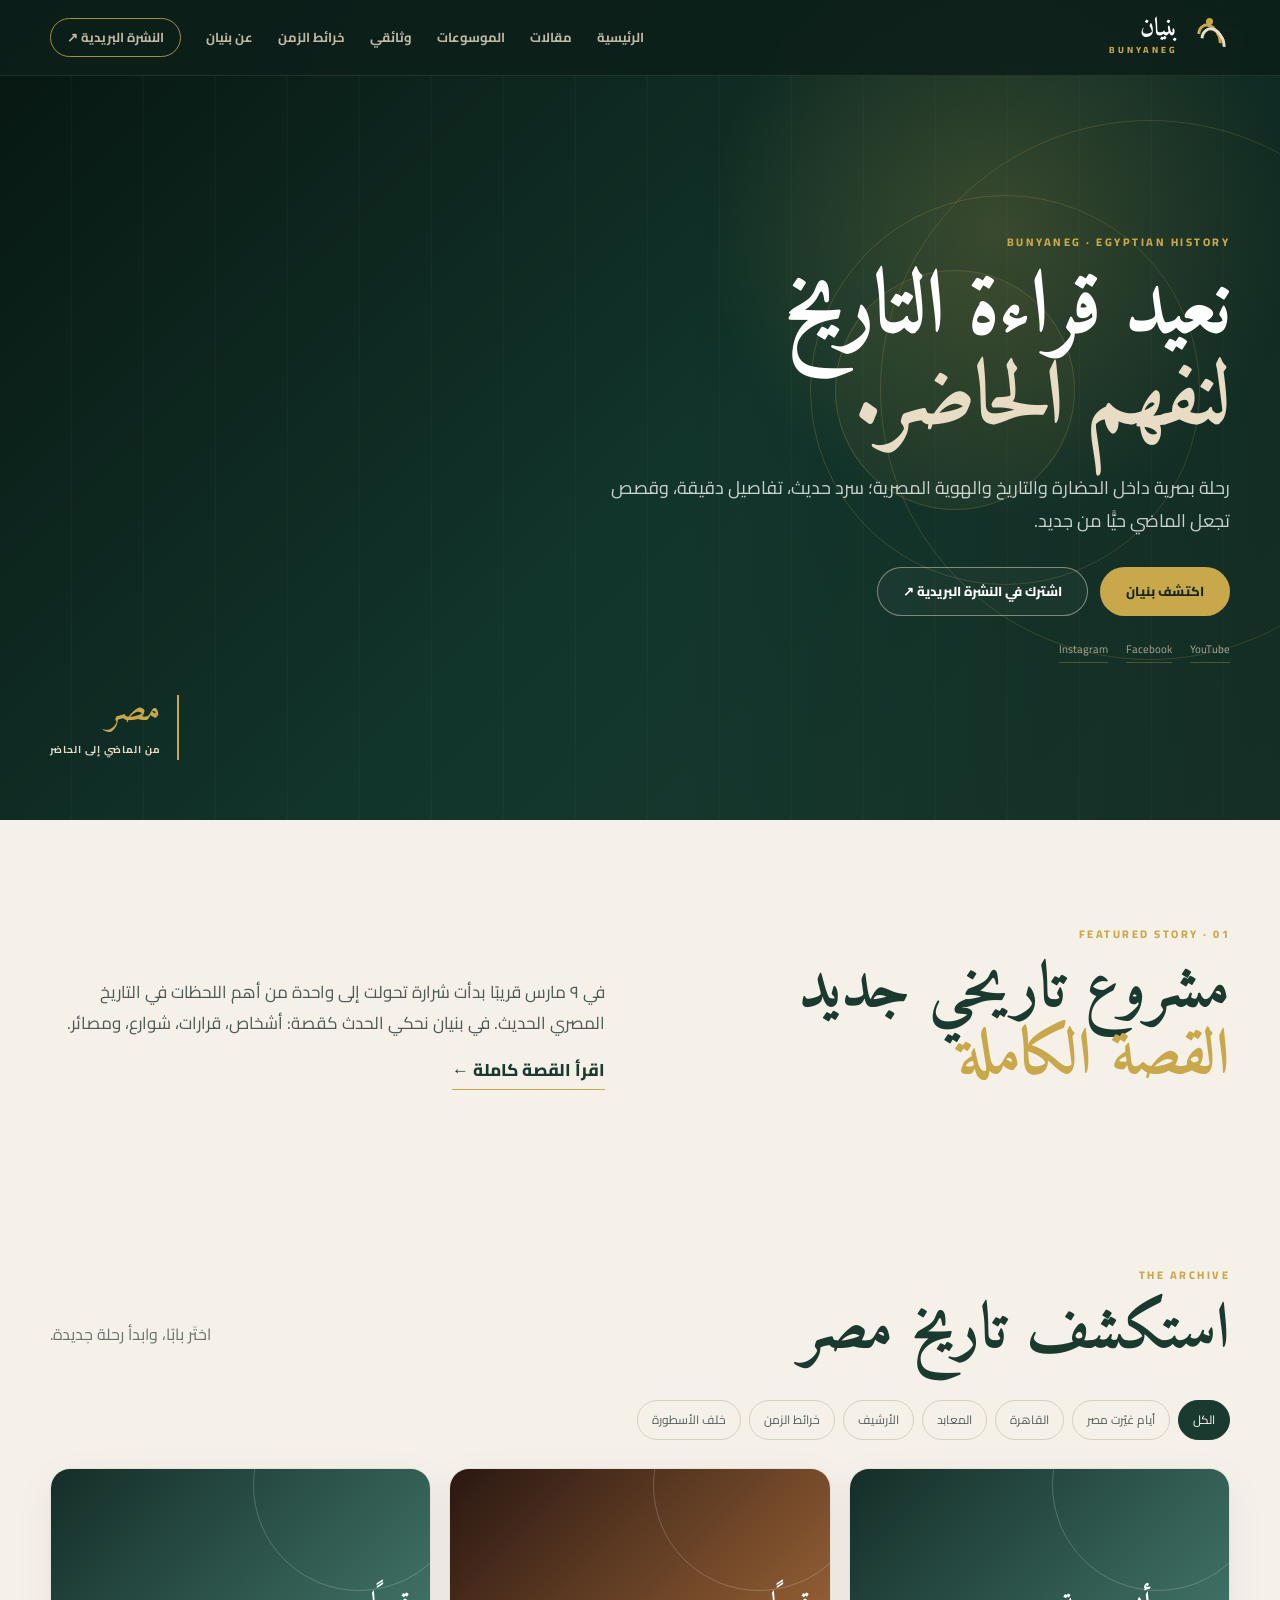
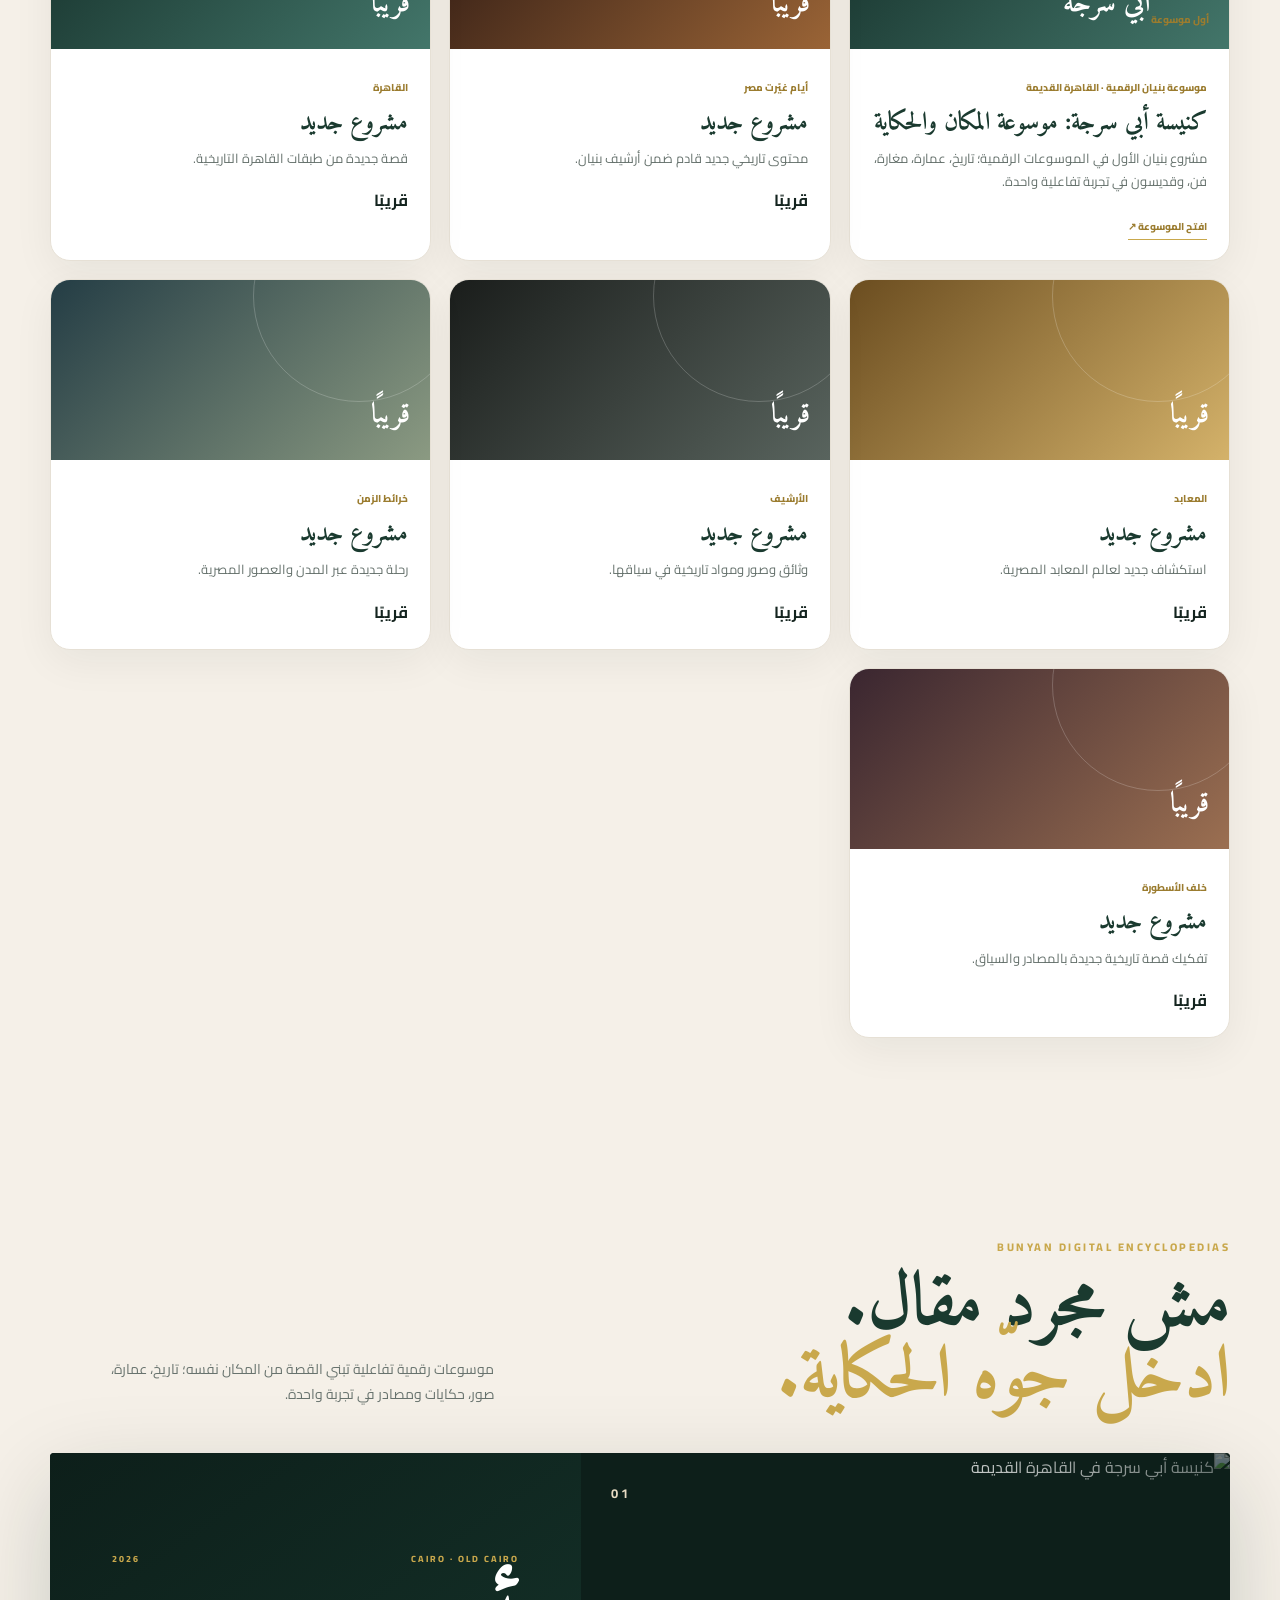
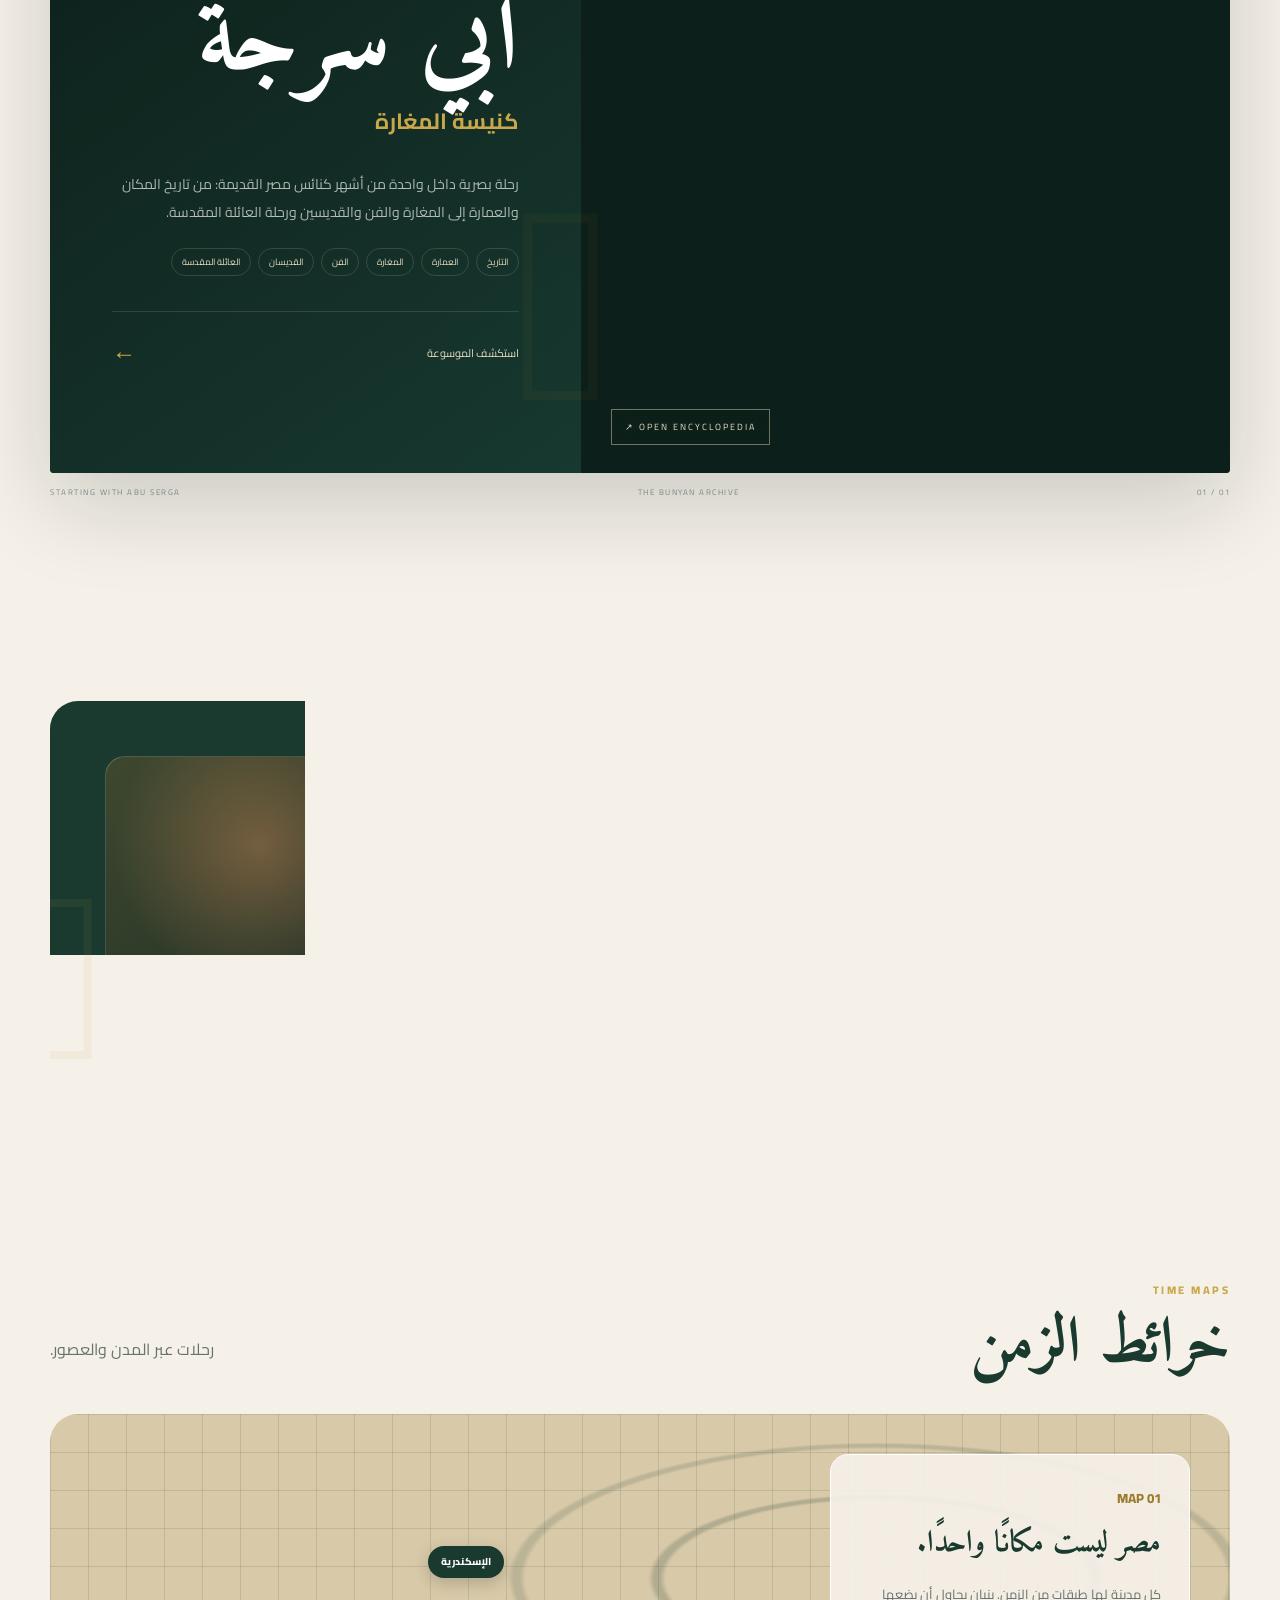
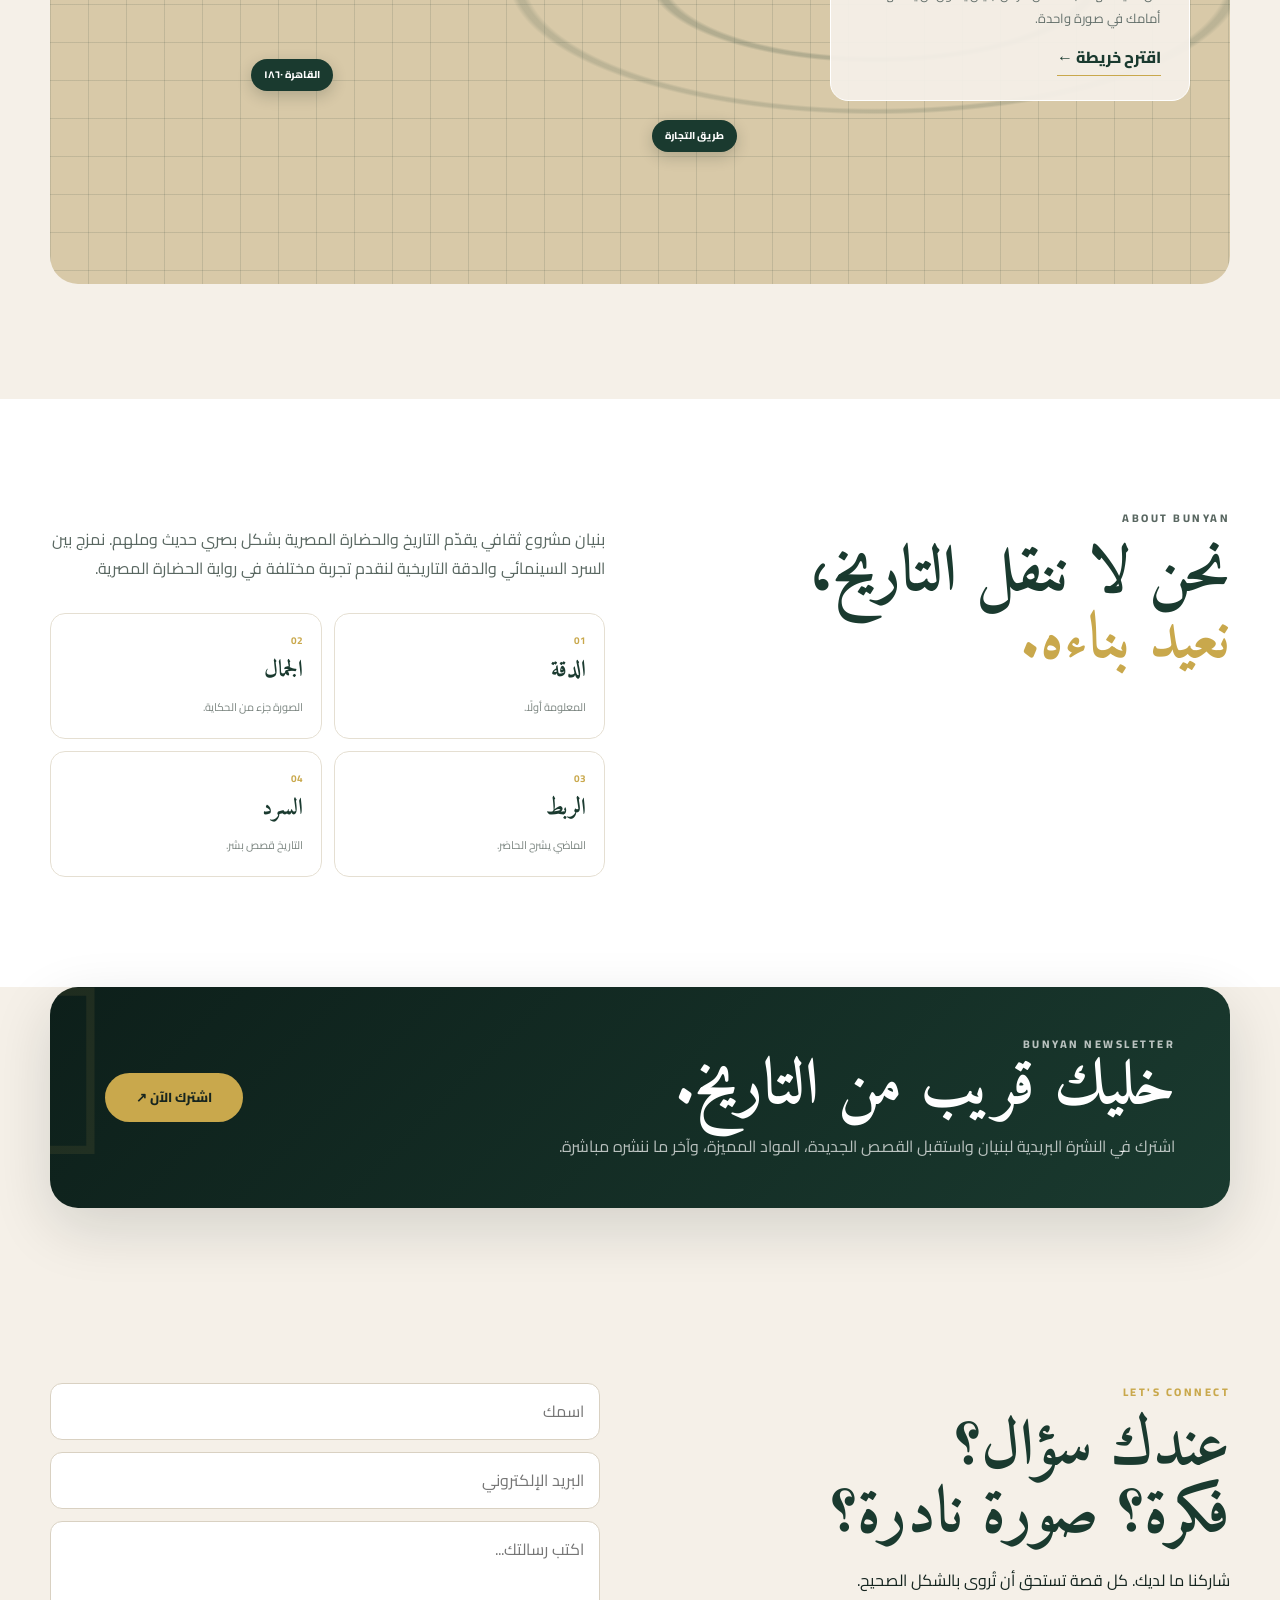
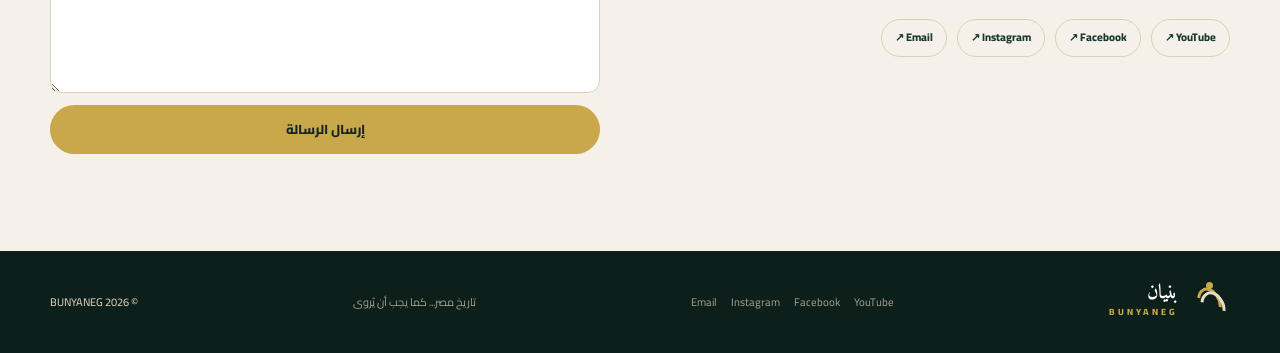
==== commit 07060504: "Make Abu Serga the first project and replace unfinished content with coming soon" ====
--- a/index.html
+++ b/index.html
@@ -12,16 +12,20 @@
 <header class="nav"><a class="brand" href="#home"><span class="mark"><i></i><b></b><em></em></span><span><strong>بنيان</strong><small>BUNYANEG</small></span></a><button class="menu" aria-label="فتح القائمة">☰</button><nav><a href="#home">الرئيسية</a><a href="#articles">مقالات</a><a href="#encyclopedias">الموسوعات</a><a href="#documentary">وثائقي</a><a href="#maps">خرائط الزمن</a><a href="#about">عن بنيان</a><a class="nav-cta" href="https://gohodhod.com/@bunyan" target="_blank" rel="noopener">النشرة البريدية ↗</a></nav></header>
 <main id="home">
 <section class="hero"><div class="hero-bg"><span></span><span></span><span></span></div><div class="hero-copy"><p class="eyebrow">BUNYANEG · EGYPTIAN HISTORY</p><h1>نعيد قراءة التاريخ<br><mark>لنفهم الحاضر.</mark></h1><p class="lead">رحلة بصرية داخل الحضارة والتاريخ والهوية المصرية؛ سرد حديث، تفاصيل دقيقة، وقصص تجعل الماضي حيًّا من جديد.</p><div class="actions"><a class="btn gold" href="#articles">اكتشف بنيان</a><a class="btn ghost" href="https://gohodhod.com/@bunyan" target="_blank" rel="noopener">اشترك في النشرة البريدية ↗</a></div><div class="hero-socials"><a href="https://www.youtube.com/@bunyan_eg" target="_blank" rel="noopener">YouTube</a><a href="https://www.facebook.com/bunyan.eg" target="_blank" rel="noopener">Facebook</a><a href="https://www.instagram.com/bunyan.eg/" target="_blank" rel="noopener">Instagram</a></div></div><div class="hero-stamp">مصر<br><small>من الماضي إلى الحاضر</small></div></section>
-<section class="intro wrap"><div><p class="eyebrow">FEATURED STORY · 01</p><h2>ثورة ١٩١٩<br><span>القصة الكاملة</span></h2></div><div><p>في ٩ مارس ١٩١٩ بدأت شرارة تحولت إلى واحدة من أهم اللحظات في التاريخ المصري الحديث. في بنيان نحكي الحدث كقصة: أشخاص، قرارات، شوارع، ومصائر.</p><a class="text-link" href="#article">اقرأ القصة كاملة ←</a></div></section>
+<section class="intro wrap"><div><p class="eyebrow">FEATURED STORY · 01</p><h2>مشروع تاريخي جديد<br><span>القصة الكاملة</span></h2></div><div><p>في ٩ مارس قريبًا بدأت شرارة تحولت إلى واحدة من أهم اللحظات في التاريخ المصري الحديث. في بنيان نحكي الحدث كقصة: أشخاص، قرارات، شوارع، ومصائر.</p><a class="text-link" href="#article">اقرأ القصة كاملة ←</a></div></section>
 <section id="articles" class="section wrap"><div class="section-head"><div><p class="eyebrow">THE ARCHIVE</p><h2>استكشف تاريخ مصر</h2></div><p>اختَر بابًا، وابدأ رحلة جديدة.</p></div><div class="filters"><button class="active" data-filter="all">الكل</button><button data-filter="days">أيام غيّرت مصر</button><button data-filter="cairo">القاهرة</button><button data-filter="temples">المعابد</button><button data-filter="archive">الأرشيف</button><button data-filter="maps">خرائط الزمن</button><button data-filter="myths">خلف الأسطورة</button></div><div class="grid cards">
-<article class="card" data-cat="days"><div class="visual v1"><b>١٩١٩</b></div><div><span>أيام غيّرت مصر</span><h3>ثورة ١٩١٩: القصة الكاملة</h3><p>أربعة رجال، اعتقال، ثم ثورة امتدت من القاهرة إلى كل مصر.</p><a href="#article">اقرأ المقال</a></div></article>
-<article class="card" data-cat="cairo"><div class="visual v2"><b>القاهرة</b></div><div><span>القاهرة عاصمة العالم</span><h3>كيف وُلدت القاهرة؟</h3><p>من مدينة الفسطاط إلى القاهرة الفاطمية: طبقات مدينة واحدة.</p><a href="#maps">استكشف</a></div></article>
-<article class="card" data-cat="temples"><div class="visual v3"><b>𓂀</b></div><div><span>أسرار المعابد</span><h3>الرموز والطقوس القديمة</h3><p>نقرأ ما تركه المصري القديم على الحجر بعيدًا عن الأسطورة.</p><a href="#documentary">شاهد</a></div></article>
-<article class="card" data-cat="archive"><div class="visual v4"><b>ARCHIVE</b></div><div><span>أرشيف بنيان</span><h3>وثائق وصور نادرة</h3><p>مواد تاريخية نضعها في سياقها بدل أن نتركها مجرد صورة.</p><a href="#contact">اقترح مادة</a></div></article>
-<article class="card" data-cat="maps"><div class="visual v5"><b>1860 → 2025</b></div><div><span>خرائط الزمن</span><h3>القاهرة: نفس الشوارع؟</h3><p>مقارنة بين المدينة قبل التحديث وصورتها الحديثة.</p><a href="#maps">افتح الخريطة</a></div></article>
-<article class="card" data-cat="myths"><div class="visual v6"><b>؟</b></div><div><span>خلف الأسطورة</span><h3>هل كليوباترا كانت جميلة فعلًا؟</h3><p>نفرق بين الصورة التي صنعتها الدراما وما تقوله المصادر.</p><a href="#article">اكتشف</a></div></article>
+<a class="card encyclopedia-card" data-cat="cairo" href="https://bunyaneg.github.io/ABU-SERGA/" target="_blank" rel="noopener">
+<div class="visual v2"><span class="project-badge">أول موسوعة</span><b>أبي سرجة</b></div>
+<div><span>موسوعة بنيان الرقمية · القاهرة القديمة</span><h3>كنيسة أبي سرجة: موسوعة المكان والحكاية</h3><p>مشروع بنيان الأول في الموسوعات الرقمية؛ تاريخ، عمارة، مغارة، فن، وقديسون في تجربة تفاعلية واحدة.</p><span class="text-link">افتح الموسوعة ↗</span></div>
+</a>
+<article class="card coming-soon" data-cat="days"><div class="visual v1"><b>قريبًا</b></div><div><span>أيام غيّرت مصر</span><h3>مشروع جديد</h3><p>محتوى تاريخي جديد قادم ضمن أرشيف بنيان.</p><strong>قريبًا</strong></div></article>
+<article class="card coming-soon" data-cat="cairo"><div class="visual v2"><b>قريبًا</b></div><div><span>القاهرة</span><h3>مشروع جديد</h3><p>قصة جديدة من طبقات القاهرة التاريخية.</p><strong>قريبًا</strong></div></article>
+<article class="card coming-soon" data-cat="temples"><div class="visual v3"><b>قريبًا</b></div><div><span>المعابد</span><h3>مشروع جديد</h3><p>استكشاف جديد لعالم المعابد المصرية.</p><strong>قريبًا</strong></div></article>
+<article class="card coming-soon" data-cat="archive"><div class="visual v4"><b>قريبًا</b></div><div><span>الأرشيف</span><h3>مشروع جديد</h3><p>وثائق وصور ومواد تاريخية في سياقها.</p><strong>قريبًا</strong></div></article>
+<article class="card coming-soon" data-cat="maps"><div class="visual v5"><b>قريبًا</b></div><div><span>خرائط الزمن</span><h3>مشروع جديد</h3><p>رحلة جديدة عبر المدن والعصور المصرية.</p><strong>قريبًا</strong></div></article>
+<article class="card coming-soon" data-cat="myths"><div class="visual v6"><b>قريبًا</b></div><div><span>خلف الأسطورة</span><h3>مشروع جديد</h3><p>تفكيك قصة تاريخية جديدة بالمصادر والسياق.</p><strong>قريبًا</strong></div></article>
 </div></section>
-<section id="encyclopedias" class="section wrap bunyan-encyclopedia">
+<section id="encyclopedias"<section id="encyclopedias" class="section wrap bunyan-encyclopedia">
   <div class="encyclopedia-intro">
     <div>
       <p class="eyebrow">BUNYAN DIGITAL ENCYCLOPEDIAS</p>
@@ -47,8 +51,7 @@
   </a>
   <div class="encyclopedia-footer"><span>01 / 01</span><span>THE BUNYAN ARCHIVE</span><span>STARTING WITH ABU SERGA</span></div>
 </section>
-<section id="article" class="story"><div class="wrap story-grid"><div><p class="eyebrow">أيام غيّرت مصر · ١٢ دقيقة</p><h2>ثورة ١٩١٩:<br>حين خرجت مصر كلها.</h2><p class="quote">«التاريخ مش مجرد تواريخ وأرقام. التاريخ قصص.»</p></div><div class="story-text"><h3>١. البداية: أربعة رجال وطلب واحد</h3><p>خرج سعد زغلول ورفاقه للمطالبة بحق المصريين في عرض قضيتهم، لكن الاعتقال كان الشرارة التي غيّرت كل شيء.</p><h3>٢. الشرارة التي ولّعت الثورة</h3><p>لم تبقَ الحركة داخل النخبة. الطلاب والعمال والفلاحون والنساء دخلوا المشهد، وتحولت الاحتجاجات إلى موجة وطنية واسعة.</p><h3>٣. مش بس في القاهرة</h3><p>امتدت الأحداث إلى مدن وقرى مصر، فأصبحت الثورة تجربة جماعية لا حدثًا محليًا.</p><h3>٤. الستات: بطلات مش مذكورين</h3><p>كان حضور النساء في المظاهرات والعمل الوطني جزءًا مهمًا من الصورة التي لا تظهر دائمًا في الروايات المختصرة.</p><h3>٥. النهاية؟ بداية جديدة</h3><p>لم تُنهِ ١٩١٩ كل الأسئلة، لكنها غيّرت شكل السياسة والوعي الوطني في مصر.</p></div></div></section>
-<section id="documentary" class="section wrap"><div class="cinema"><div><p class="eyebrow">BUNYAN DOCUMENTARY</p><h2>تاريخ مصر<br><span>بعيون سينمائية.</span></h2><p>وثائقيات قصيرة تجمع الصورة، السرد، والمعلومة في تجربة واحدة.</p><a class="btn gold" href="https://www.youtube.com/@bunyan_eg" target="_blank" rel="noopener">شاهد على YouTube ↗</a></div><div class="reel"><span>▶</span><strong>ثورة ١٩١٩: ١٠٠ سنة على الحلم</strong><small>وثائقي بنيان · ١٥ دقيقة</small></div></div></section>
+<section id="documentary" class="section wrap"><div class="cinema"><div><p class="eyebrow">BUNYAN DOCUMENTARY</p><h2>تاريخ مصر<br><span>بعيون سينمائية.</span></h2><p>وثائقيات قصيرة تجمع الصورة، السرد، والمعلومة في تجربة واحدة.</p><a class="btn gold" href="https://www.youtube.com/@bunyan_eg" target="_blank" rel="noopener">شاهد على YouTube ↗</a></div><div class="reel coming-reel"><span>✦</span><strong>قريبًا</strong><small>أول وثائقيات بنيان قريبًا</small></div></div></section>
 <section id="maps" class="section maps wrap"><div class="section-head"><div><p class="eyebrow">TIME MAPS</p><h2>خرائط الزمن</h2></div><p>رحلات عبر المدن والعصور.</p></div><div class="map-board"><div class="map-lines"></div><div class="pin p1">القاهرة ١٨٦٠</div><div class="pin p2">الإسكندرية</div><div class="pin p3">طريق التجارة</div><div class="map-copy"><small>MAP 01</small><h3>مصر ليست مكانًا واحدًا.</h3><p>كل مدينة لها طبقات من الزمن. بنيان يحاول أن يضعها أمامك في صورة واحدة.</p><a class="text-link" href="#contact">اقترح خريطة ←</a></div></div></section>
 <section id="about" class="about"><div class="wrap about-grid"><div><p class="eyebrow">ABOUT BUNYAN</p><h2>نحن لا ننقل التاريخ،<br><span>نعيد بناءه.</span></h2></div><div><p>بنيان مشروع ثقافي يقدّم التاريخ والحضارة المصرية بشكل بصري حديث وملهم. نمزج بين السرد السينمائي والدقة التاريخية لنقدم تجربة مختلفة في رواية الحضارة المصرية.</p><div class="values"><div><b>01</b><strong>الدقة</strong><span>المعلومة أولًا.</span></div><div><b>02</b><strong>الجمال</strong><span>الصورة جزء من الحكاية.</span></div><div><b>03</b><strong>الربط</strong><span>الماضي يشرح الحاضر.</span></div><div><b>04</b><strong>السرد</strong><span>التاريخ قصص بشر.</span></div></div></div></div></section>
 <section class="newsletter wrap"><div class="newsletter-inner"><div><p class="eyebrow">BUNYAN NEWSLETTER</p><h2>خليك قريب من التاريخ.</h2><p>اشترك في النشرة البريدية لبنيان واستقبل القصص الجديدة، المواد المميزة، وآخر ما ننشره مباشرة.</p></div><a class="btn gold newsletter-btn" href="https://gohodhod.com/@bunyan" target="_blank" rel="noopener">اشترك الآن ↗</a></div></section>
--- a/css/style.css
+++ b/css/style.css
@@ -16,3 +16,31 @@
 .encyclopedia-copy .btn{align-self:flex-start;position:relative;z-index:1}
 @media(max-width:850px){.encyclopedia-shell{grid-template-columns:1fr}.encyclopedia-image{min-height:380px}.encyclopedia-copy{padding:45px 35px}}
 @media(max-width:560px){.bunyan-encyclopedia{padding-top:10px;padding-bottom:70px}.encyclopedia-image{min-height:300px}.encyclopedia-badge{top:18px;left:18px}.encyclopedia-copy{padding:38px 24px}.encyclopedia-copy h2{font-size:49px}}
+
+.bunyan-encyclopedia{padding-top:115px;padding-bottom:115px}
+.encyclopedia-intro{display:grid;grid-template-columns:1.2fr .8fr;gap:70px;align-items:end;margin-bottom:38px}
+.encyclopedia-intro h2{font-family:Amiri,serif;font-size:clamp(48px,5.8vw,82px);line-height:.98;color:var(--g);margin:0;letter-spacing:-1px}
+.encyclopedia-intro h2 span{color:var(--gold)}
+.encyclopedia-intro>p{font-size:14px;color:#68736e;max-width:390px;margin:0 0 8px}
+.encyclopedia-feature{display:grid;grid-template-columns:1.1fr .9fr;min-height:620px;background:var(--dg);border-radius:4px;overflow:hidden;position:relative;color:#fff;box-shadow:0 30px 90px rgba(13,31,26,.18);transition:transform .35s ease,box-shadow .35s ease}
+.encyclopedia-feature:hover{transform:translateY(-7px);box-shadow:0 42px 110px rgba(13,31,26,.25)}
+.encyclopedia-photo{position:relative;overflow:hidden;min-height:620px}
+.encyclopedia-photo img{width:100%;height:100%;object-fit:cover;display:block;filter:saturate(.82);transition:transform .7s ease,filter .5s ease}
+.encyclopedia-feature:hover .encyclopedia-photo img{transform:scale(1.045);filter:saturate(1)}
+.encyclopedia-photo-shade{position:absolute;inset:0;background:linear-gradient(90deg,transparent 35%,rgba(13,31,26,.62) 100%),linear-gradient(0deg,rgba(13,31,26,.48),transparent 35%)}
+.encyclopedia-number{position:absolute;top:28px;left:30px;font:700 13px Cairo;color:var(--cream);letter-spacing:3px}
+.encyclopedia-open{position:absolute;bottom:28px;left:30px;border:1px solid rgba(232,220,196,.45);padding:9px 13px;font-size:9px;letter-spacing:2px;color:var(--cream);background:rgba(13,31,26,.45);backdrop-filter:blur(7px)}
+.encyclopedia-feature-copy{padding:68px 62px;display:flex;flex-direction:column;justify-content:center;position:relative;background:linear-gradient(145deg,#0d1f1a,#17392f)}
+.encyclopedia-feature-copy:before{content:"𓂀";position:absolute;right:-35px;bottom:-105px;font:300 280px Amiri;color:rgba(201,168,76,.045);pointer-events:none}
+.encyclopedia-meta{display:flex;justify-content:space-between;color:var(--gold);font-size:9px;letter-spacing:2px;font-weight:800;margin-bottom:38px;position:relative;z-index:1}
+.encyclopedia-feature-copy h3{font:700 clamp(70px,8vw,112px) Amiri,serif;line-height:.75;margin:0;color:#fff;position:relative;z-index:1}
+.encyclopedia-ar{font:700 22px Cairo;color:var(--gold);margin-top:18px;position:relative;z-index:1}
+.encyclopedia-feature-copy>p{font-size:14px;line-height:2;color:rgba(255,255,255,.66);max-width:510px;margin:28px 0 22px;position:relative;z-index:1}
+.encyclopedia-topics{display:flex;flex-wrap:wrap;gap:7px;position:relative;z-index:1}
+.encyclopedia-topics span{font-size:9px;padding:5px 10px;border:1px solid rgba(232,220,196,.16);color:var(--cream);border-radius:999px}
+.encyclopedia-cta{display:flex;align-items:center;justify-content:space-between;border-top:1px solid rgba(232,220,196,.14);margin-top:35px;padding-top:20px;color:var(--cream);font-size:11px;position:relative;z-index:1}
+.encyclopedia-cta b{font-size:24px;color:var(--gold);font-weight:400;transition:transform .3s}
+.encyclopedia-feature:hover .encyclopedia-cta b{transform:translateX(-8px)}
+.encyclopedia-footer{display:flex;justify-content:space-between;padding-top:13px;color:#8b948f;font-size:8px;letter-spacing:1.5px}
+@media(max-width:850px){.bunyan-encyclopedia{padding-top:80px;padding-bottom:80px}.encyclopedia-intro{grid-template-columns:1fr;gap:15px}.encyclopedia-feature{grid-template-columns:1fr}.encyclopedia-photo{min-height:420px}.encyclopedia-feature-copy{padding:48px 38px}.encyclopedia-meta{margin-bottom:30px}}
+@media(max-width:560px){.encyclopedia-intro h2{font-size:50px}.encyclopedia-feature{border-radius:2px}.encyclopedia-photo{min-height:320px}.encyclopedia-number,.encyclopedia-open{left:18px}.encyclopedia-feature-copy{padding:42px 24px}.encyclopedia-feature-copy h3{font-size:72px}.encyclopedia-ar{font-size:18px}.encyclopedia-feature-copy>p{font-size:13px}.encyclopedia-footer{font-size:7px}.encyclopedia-footer span:nth-child(2){display:none}}
